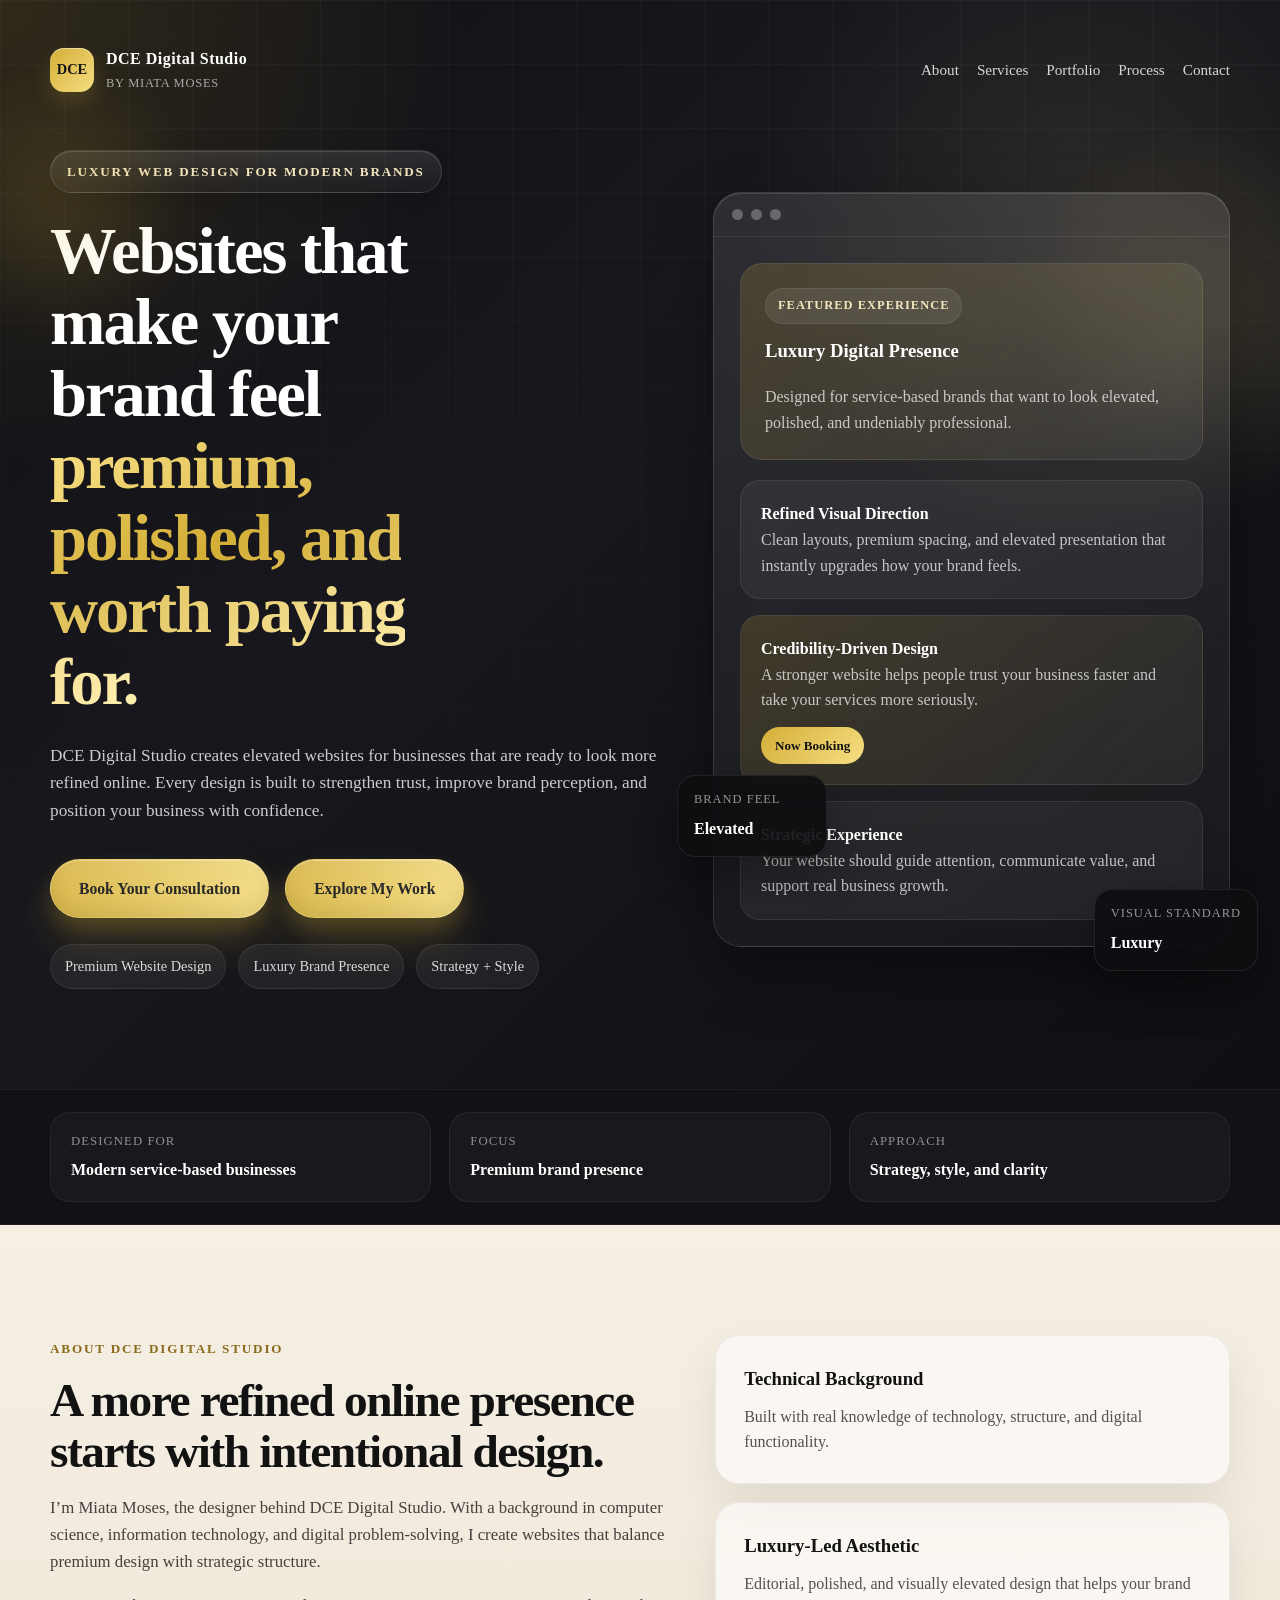
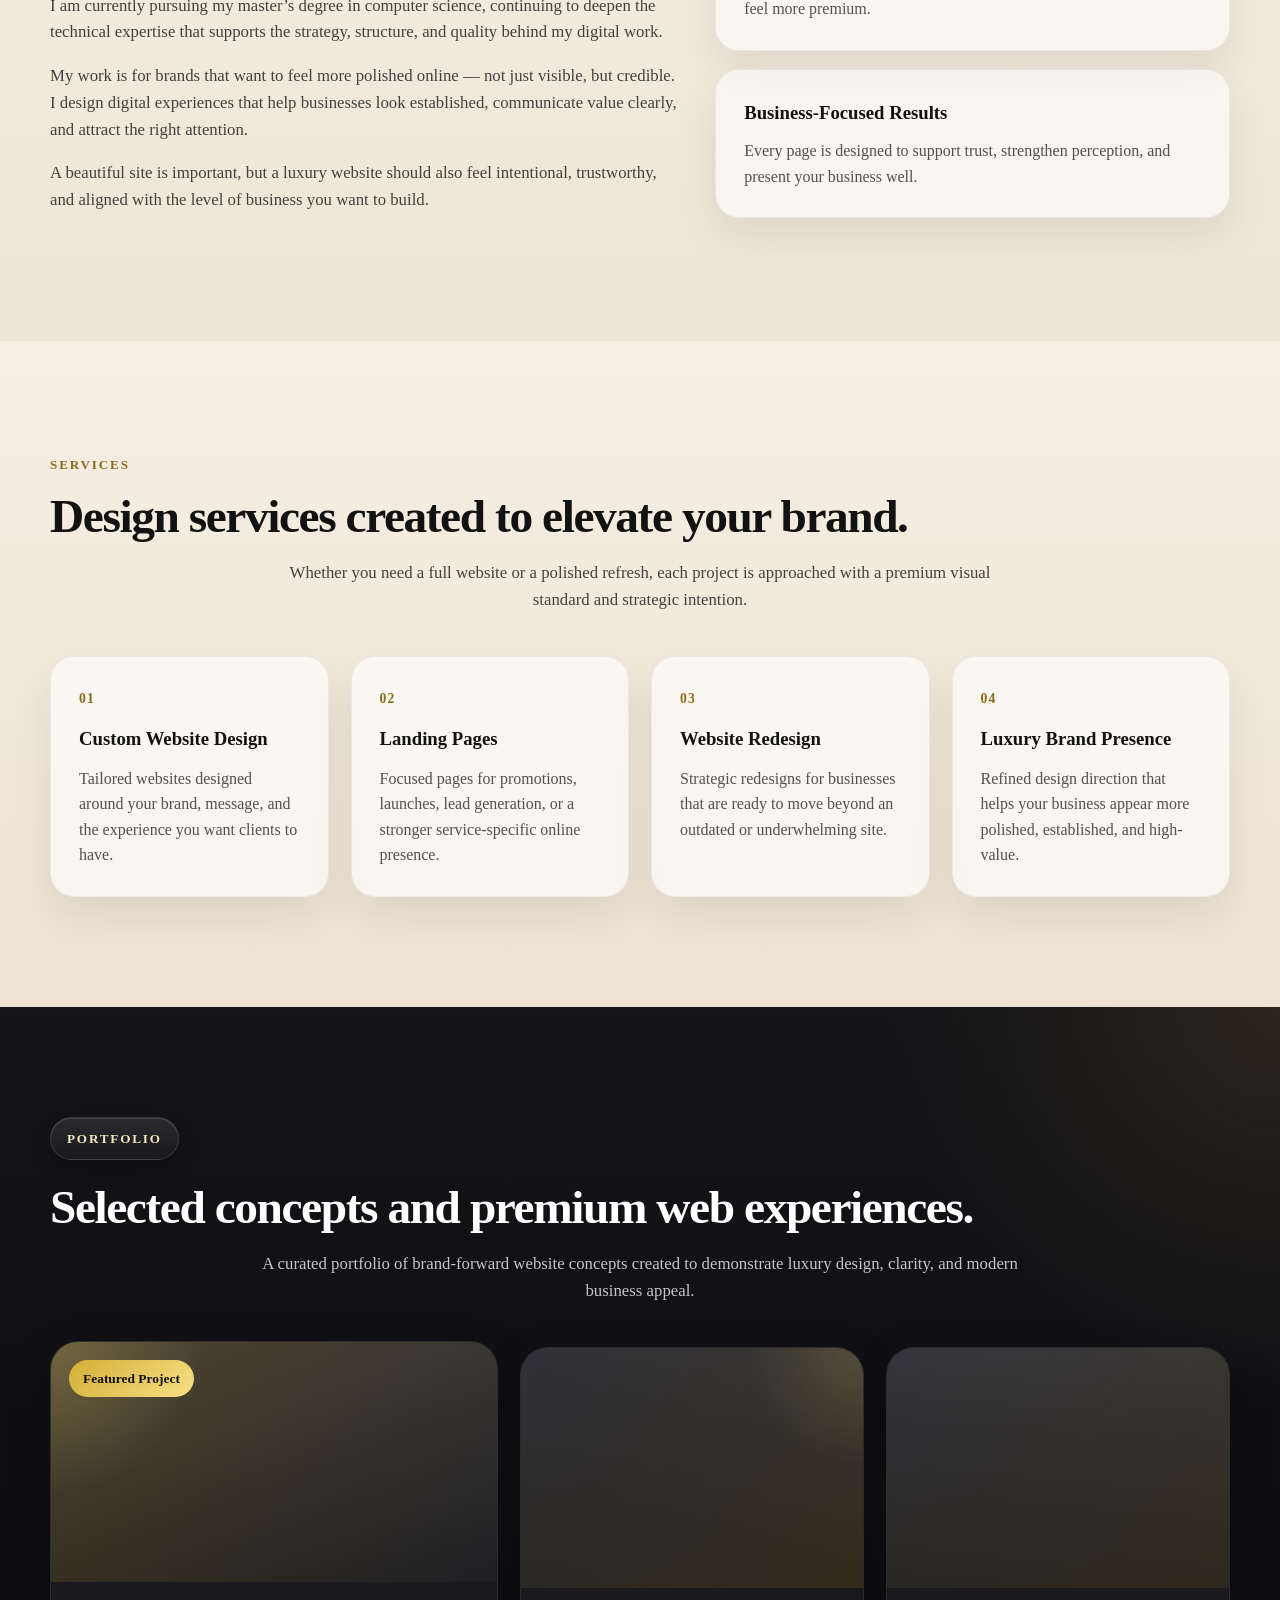
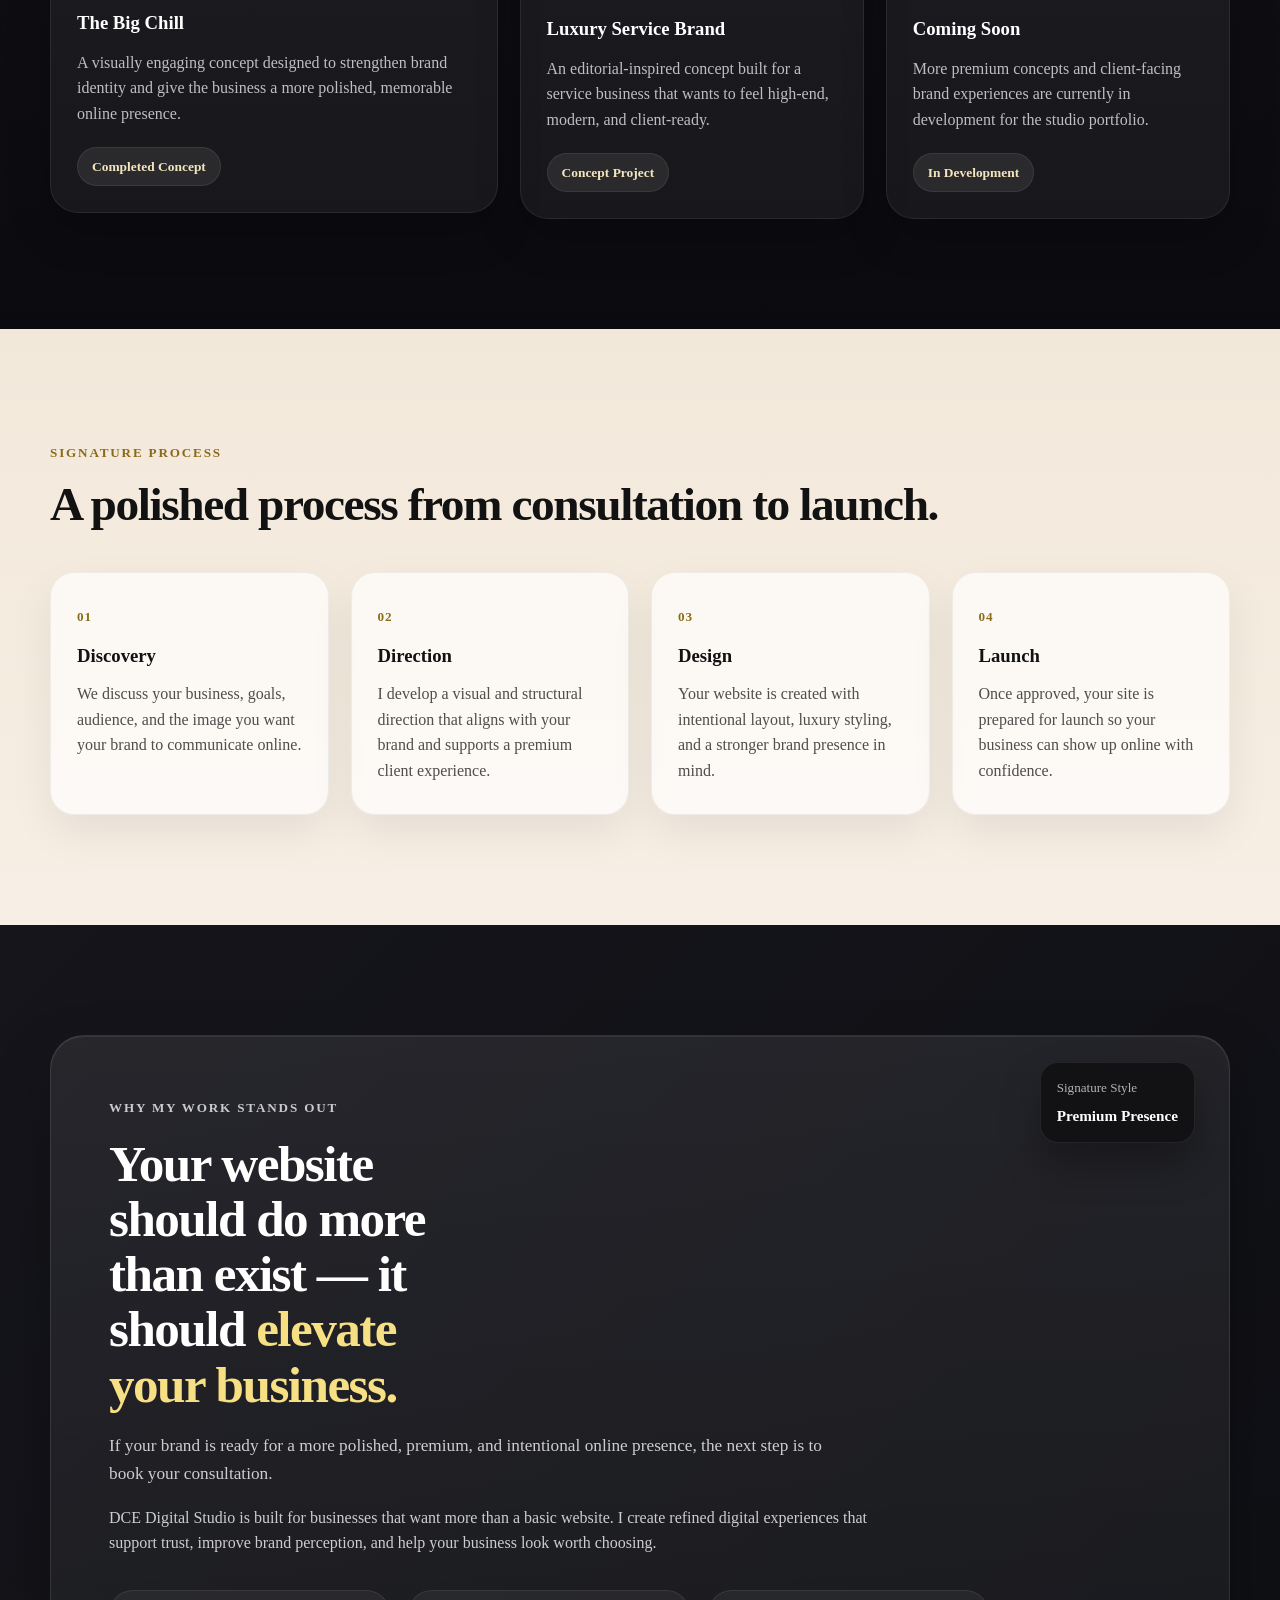
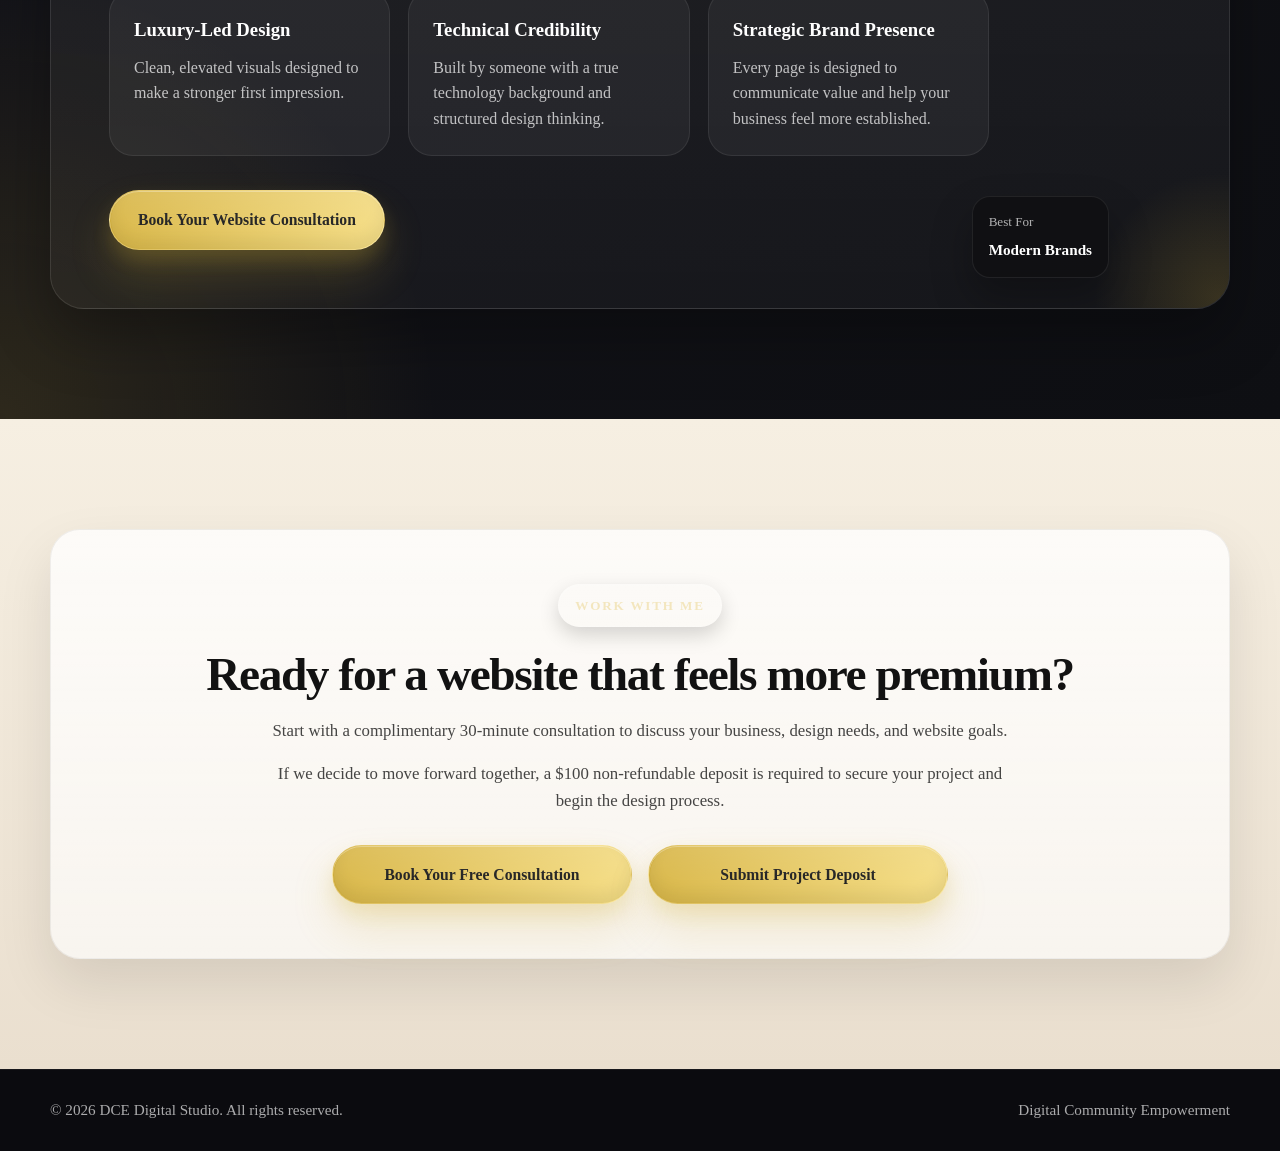
==== index.html @ 3a528b46 "Add files via upload" ====
<!DOCTYPE html>
<html lang="en">
<head>
  <meta charset="UTF-8" />
  <meta name="viewport" content="width=device-width, initial-scale=1.0" />
  <title>DCE Digital Studio | Premium Web Design</title>
  <meta
    name="description"
    content="DCE Digital Studio creates premium websites for modern businesses that want to look polished, credible, and high-end online."
  />
  <link rel="stylesheet" href="styles.css" />
</head>
<body>

  <!-- HERO -->
  <header class="hero hero-luxury" id="top">
    <div class="hero-orb hero-orb-1"></div>
    <div class="hero-orb hero-orb-2"></div>
    <div class="hero-grid-lines"></div>

    <div class="container">
      <nav class="navbar">
        <div class="logo-wrap">
          <div class="logo-mark">DCE</div>
          <div class="logo-text">
            <span class="logo-title">DCE Digital Studio</span>
            <span class="logo-subtitle">by Miata Moses</span>
          </div>
        </div>

        <div class="nav-links">
          <a href="#about">About</a>
          <a href="#services">Services</a>
          <a href="#portfolio">Portfolio</a>
          <a href="#process">Process</a>
          <a href="#contact">Contact</a>
        </div>
      </nav>

      <div class="hero-grid">
        <div class="hero-copy">
          <span class="eyebrow hero-chip">Luxury Web Design for Modern Brands</span>

          <h1 class="hero-title">
            Websites that make your brand feel
            <span class="gradient-text">premium, polished, and worth paying for.</span>
          </h1>

          <p class="hero-description">
            DCE Digital Studio creates elevated websites for businesses that are ready to look more refined online.
            Every design is built to strengthen trust, improve brand perception, and position your business with confidence.
          </p>

          <div class="button-group">
            <a href="https://calendly.com/miata-dcempowerment/30min" class="btn btn-primary" target="_blank" rel="noopener noreferrer">
              Book Your Consultation
            </a>
            <a href="#portfolio" class="btn btn-secondary">Explore My Work</a>
          </div>

          <div class="hero-badges">
            <div class="hero-badge">Premium Website Design</div>
            <div class="hero-badge">Luxury Brand Presence</div>
            <div class="hero-badge">Strategy + Style</div>
          </div>
        </div>

        <div class="hero-visual">
          <div class="mockup-shell">
            <div class="mockup-card mockup-card-luxury">
              <div class="browser-bar">
                <div class="dot"></div>
                <div class="dot"></div>
                <div class="dot"></div>
              </div>

              <div class="preview">
                <div class="preview-top preview-top-luxury">
                  <span class="preview-label">Featured Experience</span>
                  <h3>Luxury Digital Presence</h3>
                  <p>
                    Designed for service-based brands that want to look elevated, polished, and undeniably professional.
                  </p>
                </div>

                <div class="preview-body">
                  <div class="preview-box">
                    <strong>Refined Visual Direction</strong>
                    <p>Clean layouts, premium spacing, and elevated presentation that instantly upgrades how your brand feels.</p>
                  </div>

                  <div class="preview-box orange">
                    <strong>Credibility-Driven Design</strong>
                    <p>A stronger website helps people trust your business faster and take your services more seriously.</p>
                    <span class="mini-button">Now Booking</span>
                  </div>

                  <div class="preview-box">
                    <strong>Strategic Experience</strong>
                    <p>Your website should guide attention, communicate value, and support real business growth.</p>
                  </div>
                </div>
              </div>
            </div>

            <div class="floating-metric floating-metric-1">
              <span>Brand Feel</span>
              <strong>Elevated</strong>
            </div>

            <div class="floating-metric floating-metric-2">
              <span>Visual Standard</span>
              <strong>Luxury</strong>
            </div>
          </div>
        </div>
      </div>
    </div>
  </header>

  <!-- TRUST STRIP -->
  <section class="trust-strip">
    <div class="container trust-strip-grid">
      <div class="trust-item">
        <span>Designed For</span>
        <strong>Modern service-based businesses</strong>
      </div>
      <div class="trust-item">
        <span>Focus</span>
        <strong>Premium brand presence</strong>
      </div>
      <div class="trust-item">
        <span>Approach</span>
        <strong>Strategy, style, and clarity</strong>
      </div>
    </div>
  </section>

  <!-- ABOUT -->
  <section id="about" class="section-luxury">
    <div class="container">
      <div class="about-wrapper">
        <div class="about-intro">
          <span class="eyebrow-dark">About DCE Digital Studio</span>

          <h2 class="section-title">A more refined online presence starts with intentional design.</h2>

          <p class="section-text">
            I’m Miata Moses, the designer behind DCE Digital Studio. With a background in computer science,
            information technology, and digital problem-solving, I create websites that balance premium design
            with strategic structure.
          </p>

          <p class="section-text">
            I am currently pursuing my master’s degree in computer science, continuing to deepen the technical
            expertise that supports the strategy, structure, and quality behind my digital work.
          </p>

          <p class="section-text">
            My work is for brands that want to feel more polished online — not just visible, but credible.
            I design digital experiences that help businesses look established, communicate value clearly,
            and attract the right attention.
          </p>

          <p class="section-text">
            A beautiful site is important, but a luxury website should also feel intentional, trustworthy,
            and aligned with the level of business you want to build.
          </p>
        </div>

        <div class="about-highlights">
          <div class="highlight-card">
            <h3>Technical Background</h3>
            <p>Built with real knowledge of technology, structure, and digital functionality.</p>
          </div>

          <div class="highlight-card">
            <h3>Luxury-Led Aesthetic</h3>
            <p>Editorial, polished, and visually elevated design that helps your brand feel more premium.</p>
          </div>

          <div class="highlight-card">
            <h3>Business-Focused Results</h3>
            <p>Every page is designed to support trust, strengthen perception, and present your business well.</p>
          </div>
        </div>
      </div>
    </div>
  </section>

  <!-- SERVICES -->
  <section id="services" class="section-luxury services-section">
    <div class="container">
      <span class="eyebrow-dark">Services</span>

      <h2 class="section-title">Design services created to elevate your brand.</h2>

      <p class="section-text center-text">
        Whether you need a full website or a polished refresh, each project is approached with a premium visual standard and strategic intention.
      </p>

      <div class="services-grid">
        <div class="service-card">
          <span class="service-label">01</span>
          <h3>Custom Website Design</h3>
          <p>Tailored websites designed around your brand, message, and the experience you want clients to have.</p>
        </div>

        <div class="service-card">
          <span class="service-label">02</span>
          <h3>Landing Pages</h3>
          <p>Focused pages for promotions, launches, lead generation, or a stronger service-specific online presence.</p>
        </div>

        <div class="service-card">
          <span class="service-label">03</span>
          <h3>Website Redesign</h3>
          <p>Strategic redesigns for businesses that are ready to move beyond an outdated or underwhelming site.</p>
        </div>

        <div class="service-card">
          <span class="service-label">04</span>
          <h3>Luxury Brand Presence</h3>
          <p>Refined design direction that helps your business appear more polished, established, and high-value.</p>
        </div>
      </div>
    </div>
  </section>

  <!-- PORTFOLIO -->
  <section id="portfolio" class="section section-dark">
    <div class="container">
      <span class="eyebrow hero-chip">Portfolio</span>

      <h2 class="section-title light">Selected concepts and premium web experiences.</h2>

      <p class="section-text light center-text">
        A curated portfolio of brand-forward website concepts created to demonstrate luxury design, clarity, and modern business appeal.
      </p>

      <div class="portfolio-grid">
        <div class="portfolio-card featured">
          <div class="portfolio-image featured-project-bg">
            <div class="portfolio-overlay">
              <span class="portfolio-tag">Featured Project</span>
            </div>
          </div>

          <div class="portfolio-content">
            <h3>The Big Chill</h3>
            <p>
              A visually engaging concept designed to strengthen brand identity and give the business a more polished, memorable online presence.
            </p>
            <span class="portfolio-status">Completed Concept</span>
          </div>
        </div>

        <div class="portfolio-card">
          <div class="portfolio-image luxury-concept-bg"></div>

          <div class="portfolio-content">
            <h3>Luxury Service Brand</h3>
            <p>
              An editorial-inspired concept built for a service business that wants to feel high-end, modern, and client-ready.
            </p>
            <span class="portfolio-status">Concept Project</span>
          </div>
        </div>

        <div class="portfolio-card">
          <div class="portfolio-image coming-soon-bg"></div>

          <div class="portfolio-content">
            <h3>Coming Soon</h3>
            <p>
              More premium concepts and client-facing brand experiences are currently in development for the studio portfolio.
            </p>
            <span class="portfolio-status">In Development</span>
          </div>
        </div>
      </div>
    </div>
  </section>

  <!-- PROCESS -->
  <section id="process" class="section-luxury process-section">
    <div class="container">
      <span class="eyebrow-dark">Signature Process</span>
      <h2 class="section-title">A polished process from consultation to launch.</h2>

      <div class="process-grid">
        <div class="process-card">
          <span class="process-number">01</span>
          <h3>Discovery</h3>
          <p>We discuss your business, goals, audience, and the image you want your brand to communicate online.</p>
        </div>

        <div class="process-card">
          <span class="process-number">02</span>
          <h3>Direction</h3>
          <p>I develop a visual and structural direction that aligns with your brand and supports a premium client experience.</p>
        </div>

        <div class="process-card">
          <span class="process-number">03</span>
          <h3>Design</h3>
          <p>Your website is created with intentional layout, luxury styling, and a stronger brand presence in mind.</p>
        </div>

        <div class="process-card">
          <span class="process-number">04</span>
          <h3>Launch</h3>
          <p>Once approved, your site is prepared for launch so your business can show up online with confidence.</p>
        </div>
      </div>
    </div>
  </section>

  <!-- IMPACT / CTA -->
  <section class="impact-preview">
    <div class="container">
      <div class="impact-preview-box">
        <div class="impact-floating-tag tag-1">
          Signature Style
          <strong>Premium Presence</strong>
        </div>

        <div class="impact-floating-tag tag-2">
          Best For
          <strong>Modern Brands</strong>
        </div>

        <div class="impact-preview-content">
          <span class="eyebrow-impact">Why My Work Stands Out</span>

          <h2 class="impact-title">
            Your website should do more than exist — it should
            <span class="highlight">elevate your business.</span>
          </h2>

          <p class="impact-lead">
            If your brand is ready for a more polished, premium, and intentional online presence, the next step is to book your consultation.
          </p>

          <p class="impact-text">
            DCE Digital Studio is built for businesses that want more than a basic website. I create refined digital experiences that support trust, improve brand perception, and help your business look worth choosing.
          </p>

          <div class="impact-mini-grid">
            <div class="impact-mini-card">
              <h3>Luxury-Led Design</h3>
              <p>Clean, elevated visuals designed to make a stronger first impression.</p>
            </div>

            <div class="impact-mini-card">
              <h3>Technical Credibility</h3>
              <p>Built by someone with a true technology background and structured design thinking.</p>
            </div>

            <div class="impact-mini-card">
              <h3>Strategic Brand Presence</h3>
              <p>Every page is designed to communicate value and help your business feel more established.</p>
            </div>
          </div>

          <a href="https://calendly.com/miata-dcempowerment/30min" class="btn btn-primary" target="_blank" rel="noopener noreferrer">
            Book Your Website Consultation
          </a>
        </div>
      </div>
    </div>
  </section>

  <!-- CONTACT -->
  <section id="contact" class="section section-contact">
    <div class="container">
      <div class="contact-box">
        <span class="eyebrow hero-chip">Work With Me</span>

        <h2 class="section-title">Ready for a website that feels more premium?</h2>

        <p class="section-text center-text">
          Start with a complimentary 30-minute consultation to discuss your business, design needs, and website goals.
        </p>

        <p class="section-text center-text">
          If we decide to move forward together, a $100 non-refundable deposit is required to secure your project and begin the design process.
        </p>

        <div class="contact-actions">
          <a href="https://calendly.com/miata-dcempowerment/30min" class="btn btn-primary" target="_blank" rel="noopener noreferrer">
            Book Your Free Consultation
          </a>
          <a href="https://buy.stripe.com/dRm7sL1VM1jG6wh0ZQ1RC00" class="btn btn-secondary" target="_blank" rel="noopener noreferrer">
            Submit Project Deposit
          </a>
        </div>
      </div>
    </div>
  </section>

  <!-- FOOTER -->
  <footer class="footer">
    <div class="container footer-content">
      <p>&copy; 2026 DCE Digital Studio. All rights reserved.</p>
      <p>Digital Community Empowerment</p>
    </div>
  </footer>

</body>
</html>
---- styles.css ----
/* =========================
   RESET / BASE
========================= */
*,
*::before,
*::after {
  box-sizing: border-box;
}

html {
  scroll-behavior: smooth;
}

body {
  margin: 0;
  font-family: Georgia, "Times New Roman", serif;
  background: #0f0f12;
  color: #f5efe4;
  line-height: 1.6;
}

img {
  max-width: 100%;
  display: block;
}

a {
  text-decoration: none;
}

section,
header,
footer {
  position: relative;
}

.container {
  width: min(1180px, calc(100% - 40px));
  margin: 0 auto;
}

/* =========================
   TYPOGRAPHY
========================= */
h1,
h2,
h3,
p {
  margin-top: 0;
}

.hero-title,
.section-title,
.impact-title {
  line-height: 1.08;
  letter-spacing: -0.03em;
}

.hero-title {
  font-size: clamp(2.7rem, 5.2vw, 5.2rem);
  max-width: 11ch;
  margin-bottom: 24px;
  color: #ffffff;
}

.section-title {
  font-size: clamp(2rem, 3.7vw, 3.3rem);
  color: #121212;
  margin-bottom: 18px;
}

.section-title.light {
  color: #ffffff;
}

.section-text {
  font-size: 1.05rem;
  color: rgba(18, 18, 18, 0.78);
  max-width: 760px;
}

.section-text.light {
  color: rgba(255, 255, 255, 0.76);
}

.center-text {
  text-align: center;
  margin-left: auto;
  margin-right: auto;
}

.hero-description {
  max-width: 700px;
  font-size: 1.08rem;
  color: rgba(255, 255, 255, 0.78);
  margin-bottom: 34px;
}

.gradient-text {
  background: linear-gradient(135deg, #f7df84 0%, #d4af37 42%, #fff0b2 100%);
  -webkit-background-clip: text;
  -webkit-text-fill-color: transparent;
  background-clip: text;
}

.eyebrow,
.eyebrow-dark,
.eyebrow-impact {
  display: inline-flex;
  align-items: center;
  font-size: 0.82rem;
  font-weight: 700;
  letter-spacing: 0.14em;
  text-transform: uppercase;
}

.eyebrow {
  color: #f3e6be;
}

.eyebrow-dark {
  color: #8b6b19;
  margin-bottom: 16px;
}

.eyebrow-impact {
  color: rgba(255, 255, 255, 0.76);
  margin-bottom: 18px;
}

/* =========================
   BUTTONS
========================= */
.btn {
  display: inline-flex;
  align-items: center;
  justify-content: center;
  padding: 16px 28px;
  border-radius: 999px;
  font-weight: 700;
  font-size: 0.98rem;
  text-align: center;
  position: relative;
  overflow: hidden;
  cursor: pointer;
  transition:
    transform 0.35s ease,
    box-shadow 0.35s ease,
    border-color 0.35s ease,
    background 0.35s ease,
    color 0.35s ease;
}

.btn::before {
  content: "";
  position: absolute;
  inset: 1px;
  border-radius: inherit;
  background: linear-gradient(180deg, rgba(255, 255, 255, 0.22), rgba(255, 255, 255, 0.03));
  opacity: 0.75;
  pointer-events: none;
}

.btn-primary,
.btn-secondary {
  background: linear-gradient(135deg, #d4af37 0%, #f7df84 100%);
  color: #121212;
  border: 1px solid rgba(255, 255, 255, 0.18);
  box-shadow:
    0 10px 18px rgba(212, 175, 55, 0.18),
    0 24px 44px rgba(212, 175, 55, 0.2),
    inset 0 1px 0 rgba(255, 255, 255, 0.42),
    inset 0 -10px 16px rgba(0, 0, 0, 0.08);
}

.btn-primary:hover,
.btn-secondary:hover {
  transform: translateY(-4px) scale(1.01);
  box-shadow:
    0 16px 24px rgba(212, 175, 55, 0.24),
    0 30px 52px rgba(212, 175, 55, 0.28),
    inset 0 1px 0 rgba(255, 255, 255, 0.5),
    inset 0 -10px 16px rgba(0, 0, 0, 0.1);
}

.btn-primary:visited,
.btn-secondary:visited {
  color: #121212;
}

.button-group,
.contact-actions {
  display: flex;
  flex-wrap: wrap;
  gap: 16px;
}

.contact-actions {
  justify-content: center;
  margin-top: 30px;
}

.contact-actions .btn {
  min-width: 300px;
}

/* =========================
   BRANDING
========================= */
.logo-wrap {
  display: flex;
  align-items: center;
  gap: 12px;
}

.logo-mark {
  width: 44px;
  height: 44px;
  border-radius: 14px;
  display: grid;
  place-items: center;
  font-size: 0.9rem;
  font-weight: 700;
  color: #121212;
  background: linear-gradient(135deg, #d4af37 0%, #f7df84 100%);
  box-shadow:
    0 10px 20px rgba(212, 175, 55, 0.18),
    inset 0 1px 0 rgba(255, 255, 255, 0.45);
}

.logo-text {
  display: flex;
  flex-direction: column;
  gap: 2px;
}

.logo-title {
  font-size: 1rem;
  font-weight: 700;
  color: #ffffff;
  letter-spacing: 0.03em;
}

.logo-subtitle {
  font-size: 0.78rem;
  color: rgba(255, 255, 255, 0.62);
  letter-spacing: 0.06em;
  text-transform: uppercase;
}

/* =========================
   HERO
========================= */
.hero {
  overflow: hidden;
}

.hero-luxury {
  padding: 28px 0 100px;
  background:
    radial-gradient(circle at top left, rgba(212, 175, 55, 0.16), transparent 28%),
    radial-gradient(circle at 85% 20%, rgba(245, 223, 154, 0.1), transparent 24%),
    linear-gradient(135deg, #101014 0%, #17171d 40%, #0f1013 100%);
}

.hero-orb {
  position: absolute;
  border-radius: 999px;
  filter: blur(18px);
  opacity: 0.55;
  pointer-events: none;
}

.hero-orb-1 {
  width: 280px;
  height: 280px;
  top: 60px;
  left: -80px;
  background: radial-gradient(circle, rgba(212, 175, 55, 0.3), transparent 70%);
}

.hero-orb-2 {
  width: 380px;
  height: 380px;
  top: 120px;
  right: -120px;
  background: radial-gradient(circle, rgba(247, 223, 132, 0.22), transparent 70%);
}

.hero-grid-lines {
  position: absolute;
  inset: 0;
  background-image:
    linear-gradient(rgba(255, 255, 255, 0.03) 1px, transparent 1px),
    linear-gradient(90deg, rgba(255, 255, 255, 0.03) 1px, transparent 1px);
  background-size: 64px 64px;
  mask-image: linear-gradient(to bottom, rgba(0, 0, 0, 0.95), transparent 95%);
  pointer-events: none;
}

.navbar {
  z-index: 2;
  display: flex;
  align-items: center;
  justify-content: space-between;
  gap: 24px;
  padding: 18px 0 30px;
}

.nav-links {
  display: flex;
  flex-wrap: wrap;
  gap: 18px;
}

.nav-links a {
  color: rgba(255, 255, 255, 0.82);
  font-size: 0.95rem;
  transition: color 0.3s ease;
}

.nav-links a:hover {
  color: #f7df84;
}

.hero-grid {
  z-index: 2;
  display: grid;
  grid-template-columns: 1.08fr 0.92fr;
  gap: 56px;
  align-items: center;
  padding-top: 26px;
}

.hero-copy {
  max-width: 720px;
}

.hero-chip {
  padding: 10px 16px;
  border-radius: 999px;
  background: linear-gradient(180deg, rgba(255, 255, 255, 0.1), rgba(255, 255, 255, 0.03));
  border: 1px solid rgba(255, 255, 255, 0.12);
  box-shadow:
    inset 0 1px 0 rgba(255, 255, 255, 0.12),
    0 8px 20px rgba(0, 0, 0, 0.16);
  margin-bottom: 22px;
}

.hero-badges {
  display: flex;
  flex-wrap: wrap;
  gap: 12px;
  margin-top: 26px;
}

.hero-badge {
  padding: 10px 14px;
  border-radius: 999px;
  background: rgba(255, 255, 255, 0.06);
  border: 1px solid rgba(255, 255, 255, 0.08);
  color: rgba(255, 255, 255, 0.84);
  font-size: 0.9rem;
}

/* =========================
   HERO REFINEMENTS
========================= */
.preview-label {
  display: inline-flex;
  margin-bottom: 12px;
  padding: 7px 12px;
  border-radius: 999px;
  background: rgba(255, 255, 255, 0.08);
  color: #f3e6be;
  border: 1px solid rgba(255, 255, 255, 0.08);
  font-size: 0.78rem;
  letter-spacing: 0.08em;
  text-transform: uppercase;
  font-weight: 700;
}

/* =========================
   HERO VISUAL
========================= */
.hero-visual {
  position: relative;
}

.mockup-shell {
  position: relative;
  max-width: 520px;
  margin-left: auto;
}

.mockup-card {
  border-radius: 28px;
  overflow: hidden;
}

.mockup-card-luxury {
  background: linear-gradient(180deg, rgba(255, 255, 255, 0.1), rgba(255, 255, 255, 0.03));
  border: 1px solid rgba(255, 255, 255, 0.12);
  backdrop-filter: blur(18px);
  box-shadow:
    0 24px 60px rgba(0, 0, 0, 0.35),
    inset 0 1px 0 rgba(255, 255, 255, 0.12);
}

.browser-bar {
  display: flex;
  gap: 8px;
  align-items: center;
  padding: 16px 18px;
  border-bottom: 1px solid rgba(255, 255, 255, 0.08);
}

.dot {
  width: 11px;
  height: 11px;
  border-radius: 50%;
  background: rgba(255, 255, 255, 0.28);
}

.preview {
  padding: 26px;
}

.preview-top {
  border-radius: 22px;
  padding: 24px;
  margin-bottom: 20px;
}

.preview-top-luxury {
  background: linear-gradient(135deg, rgba(212, 175, 55, 0.18), rgba(255, 255, 255, 0.06));
  border: 1px solid rgba(255, 255, 255, 0.08);
}

.preview-top h3,
.preview-box strong {
  color: #ffffff;
}

.preview-top p,
.preview-box p {
  color: rgba(255, 255, 255, 0.72);
  margin-bottom: 0;
}

.preview-body {
  display: grid;
  gap: 16px;
}

.preview-box {
  border-radius: 20px;
  padding: 20px;
  background: rgba(255, 255, 255, 0.05);
  border: 1px solid rgba(255, 255, 255, 0.08);
}

.preview-box.orange {
  background: linear-gradient(135deg, rgba(212, 175, 55, 0.17), rgba(255, 255, 255, 0.05));
}

.mini-button {
  display: inline-block;
  margin-top: 14px;
  padding: 8px 14px;
  border-radius: 999px;
  background: linear-gradient(135deg, #d4af37 0%, #f7df84 100%);
  color: #121212;
  font-size: 0.82rem;
  font-weight: 700;
}

.floating-metric {
  position: absolute;
  min-width: 150px;
  padding: 14px 16px;
  border-radius: 18px;
  background: rgba(15, 15, 18, 0.92);
  border: 1px solid rgba(255, 255, 255, 0.08);
  box-shadow: 0 20px 40px rgba(0, 0, 0, 0.3);
}

.floating-metric span {
  display: block;
  font-size: 0.78rem;
  letter-spacing: 0.08em;
  text-transform: uppercase;
  color: rgba(255, 255, 255, 0.56);
  margin-bottom: 6px;
}

.floating-metric strong {
  color: #ffffff;
  font-size: 1rem;
}

.floating-metric-1 {
  left: -36px;
  bottom: 90px;
}

.floating-metric-2 {
  right: -28px;
  bottom: -24px;
}

/* =========================
   TRUST STRIP
========================= */
.trust-strip {
  padding: 22px 0;
  background: #111116;
  border-top: 1px solid rgba(255, 255, 255, 0.05);
  border-bottom: 1px solid rgba(255, 255, 255, 0.05);
}

.trust-strip-grid {
  display: grid;
  grid-template-columns: repeat(3, 1fr);
  gap: 18px;
}

.trust-item {
  padding: 18px 20px;
  border-radius: 20px;
  background: rgba(255, 255, 255, 0.03);
  border: 1px solid rgba(255, 255, 255, 0.06);
}

.trust-item span {
  display: block;
  margin-bottom: 6px;
  font-size: 0.8rem;
  text-transform: uppercase;
  letter-spacing: 0.08em;
  color: rgba(255, 255, 255, 0.52);
}

.trust-item strong {
  color: #ffffff;
  font-size: 1rem;
}

/* =========================
   SECTIONS
========================= */
.section-luxury,
.section,
.section-contact {
  padding: 110px 0;
}

.section-luxury {
  background: linear-gradient(180deg, #f5efe4 0%, #efe5d6 100%);
}

.section-dark {
  background:
    radial-gradient(circle at top right, rgba(212, 175, 55, 0.12), transparent 25%),
    linear-gradient(180deg, #131318 0%, #0b0b0f 100%);
}

.section-contact {
  background: linear-gradient(180deg, #f6efe2 0%, #eadfcf 100%);
}

/* =========================
   ABOUT
========================= */
.about-wrapper {
  display: grid;
  grid-template-columns: 1.1fr 0.9fr;
  gap: 36px;
  align-items: start;
}

.about-highlights {
  display: grid;
  gap: 18px;
}

.highlight-card {
  padding: 28px;
  border-radius: 24px;
  background: rgba(255, 255, 255, 0.58);
  border: 1px solid rgba(18, 18, 18, 0.06);
  box-shadow: 0 18px 44px rgba(0, 0, 0, 0.08);
}

.highlight-card h3 {
  margin-bottom: 10px;
  color: #121212;
}

.highlight-card p {
  margin: 0;
  color: rgba(18, 18, 18, 0.72);
}

/* =========================
   SERVICES
========================= */
.services-section {
  background: linear-gradient(180deg, #f6efe4 0%, #eee2d2 100%);
}

.services-grid {
  display: grid;
  grid-template-columns: repeat(4, 1fr);
  gap: 22px;
  margin-top: 42px;
}

.service-card {
  padding: 28px;
  border-radius: 24px;
  background: rgba(255, 255, 255, 0.62);
  border: 1px solid rgba(18, 18, 18, 0.06);
  box-shadow: 0 18px 44px rgba(0, 0, 0, 0.08);
  transition: transform 0.3s ease, box-shadow 0.3s ease;
}

.service-card:hover {
  transform: translateY(-6px);
  box-shadow: 0 24px 52px rgba(0, 0, 0, 0.12);
}

.service-label {
  display: inline-flex;
  margin-bottom: 14px;
  color: #8b6b19;
  font-size: 0.85rem;
  font-weight: 700;
  letter-spacing: 0.08em;
}

.service-card h3 {
  color: #121212;
  margin-bottom: 12px;
}

.service-card p {
  margin: 0;
  color: rgba(18, 18, 18, 0.72);
}

/* =========================
   PORTFOLIO
========================= */
.portfolio-grid {
  display: grid;
  grid-template-columns: 1.3fr 1fr 1fr;
  gap: 22px;
  margin-top: 42px;
}

.portfolio-card {
  border-radius: 28px;
  overflow: hidden;
  background: rgba(255, 255, 255, 0.05);
  border: 1px solid rgba(255, 255, 255, 0.08);
  box-shadow: 0 18px 44px rgba(0, 0, 0, 0.22);
  transition: transform 0.35s ease, box-shadow 0.35s ease, border-color 0.35s ease;
}

.portfolio-card:hover {
  transform: translateY(-8px);
  box-shadow: 0 28px 60px rgba(0, 0, 0, 0.28);
  border-color: rgba(247, 223, 132, 0.18);
}

.portfolio-card.featured {
  transform: translateY(-6px);
}

.portfolio-card.featured:hover {
  transform: translateY(-12px);
}

.portfolio-image {
  min-height: 240px;
  position: relative;
  background:
    linear-gradient(135deg, rgba(212, 175, 55, 0.24), rgba(255, 255, 255, 0.05)),
    linear-gradient(180deg, #25252c 0%, #15151a 100%);
}

.featured-project-bg {
  background:
    radial-gradient(circle at top left, rgba(247, 223, 132, 0.22), transparent 30%),
    linear-gradient(135deg, rgba(212, 175, 55, 0.24), rgba(255, 255, 255, 0.04)),
    linear-gradient(180deg, #25252c 0%, #15151a 100%);
}

.luxury-concept-bg {
  background:
    radial-gradient(circle at top right, rgba(247, 223, 132, 0.15), transparent 28%),
    linear-gradient(135deg, rgba(255, 255, 255, 0.08), rgba(212, 175, 55, 0.16)),
    linear-gradient(180deg, #202027 0%, #121217 100%);
}

.coming-soon-bg {
  background:
    linear-gradient(135deg, rgba(255, 255, 255, 0.08), rgba(212, 175, 55, 0.14)),
    linear-gradient(180deg, #24242b 0%, #121217 100%);
}

.portfolio-overlay {
  position: absolute;
  inset: 0;
  display: flex;
  align-items: flex-start;
  justify-content: flex-start;
  padding: 18px;
}

.portfolio-tag,
.portfolio-status {
  display: inline-flex;
  align-items: center;
  padding: 8px 14px;
  border-radius: 999px;
  font-size: 0.84rem;
  font-weight: 700;
}

.portfolio-tag {
  background: linear-gradient(135deg, #d4af37 0%, #f7df84 100%);
  color: #121212;
}

.portfolio-content {
  padding: 26px;
}

.portfolio-content h3 {
  color: #ffffff;
  margin-bottom: 12px;
}

.portfolio-content p {
  color: rgba(255, 255, 255, 0.72);
  margin-bottom: 20px;
}

.portfolio-status {
  background: rgba(255, 255, 255, 0.08);
  color: #f3e6be;
  border: 1px solid rgba(255, 255, 255, 0.08);
}

/* =========================
   PROCESS
========================= */
.process-section {
  background: linear-gradient(180deg, #f2e8da 0%, #f7efe5 100%);
}

.process-grid {
  display: grid;
  grid-template-columns: repeat(4, 1fr);
  gap: 22px;
  margin-top: 42px;
}

.process-card {
  padding: 30px 26px;
  border-radius: 24px;
  background: rgba(255, 255, 255, 0.68);
  border: 1px solid rgba(18, 18, 18, 0.06);
  box-shadow: 0 18px 44px rgba(0, 0, 0, 0.07);
  transition: transform 0.3s ease, box-shadow 0.3s ease;
}

.process-card:hover {
  transform: translateY(-6px);
  box-shadow: 0 24px 52px rgba(0, 0, 0, 0.11);
}

.process-number {
  display: inline-flex;
  margin-bottom: 14px;
  font-size: 0.82rem;
  font-weight: 700;
  letter-spacing: 0.08em;
  text-transform: uppercase;
  color: #8b6b19;
}

.process-card h3 {
  margin-bottom: 10px;
  color: #121212;
}

.process-card p {
  margin: 0;
  color: rgba(18, 18, 18, 0.74);
}

/* =========================
   IMPACT / CTA
========================= */
.impact-preview {
  padding: 110px 0;
  background:
    radial-gradient(circle at bottom left, rgba(212, 175, 55, 0.14), transparent 26%),
    linear-gradient(135deg, #15151b 0%, #0e0f13 100%);
}

.impact-preview-box {
  position: relative;
  padding: 58px;
  border-radius: 34px;
  background: linear-gradient(180deg, rgba(255, 255, 255, 0.08), rgba(255, 255, 255, 0.03));
  border: 1px solid rgba(255, 255, 255, 0.1);
  box-shadow:
    0 28px 60px rgba(0, 0, 0, 0.3),
    inset 0 1px 0 rgba(255, 255, 255, 0.08);
  overflow: hidden;
}

.impact-preview-box::before {
  content: "";
  position: absolute;
  inset: auto -120px -120px auto;
  width: 260px;
  height: 260px;
  border-radius: 50%;
  background: radial-gradient(circle, rgba(212, 175, 55, 0.18), transparent 68%);
  pointer-events: none;
}

.impact-preview-content {
  position: relative;
  z-index: 2;
  max-width: 880px;
}

.impact-title {
  font-size: clamp(2rem, 4vw, 3.5rem);
  color: #ffffff;
  max-width: 15ch;
  margin-bottom: 20px;
}

.highlight {
  color: #f7df84;
}

.impact-lead,
.impact-text {
  color: rgba(255, 255, 255, 0.78);
}

.impact-lead {
  font-size: 1.08rem;
  max-width: 720px;
}

.impact-text {
  max-width: 800px;
  margin-bottom: 34px;
}

.impact-mini-grid {
  display: grid;
  grid-template-columns: repeat(3, 1fr);
  gap: 18px;
  margin-bottom: 34px;
}

.impact-mini-card {
  padding: 24px;
  border-radius: 24px;
  background: rgba(255, 255, 255, 0.05);
  border: 1px solid rgba(255, 255, 255, 0.08);
}

.impact-mini-card h3 {
  color: #ffffff;
  margin-bottom: 10px;
}

.impact-mini-card p {
  margin: 0;
  color: rgba(255, 255, 255, 0.72);
}

.impact-floating-tag {
  position: absolute;
  padding: 14px 16px;
  border-radius: 18px;
  background: rgba(15, 15, 18, 0.82);
  border: 1px solid rgba(255, 255, 255, 0.08);
  color: rgba(255, 255, 255, 0.68);
  font-size: 0.82rem;
  box-shadow: 0 20px 40px rgba(0, 0, 0, 0.28);
}

.impact-floating-tag strong {
  display: block;
  color: #ffffff;
  font-size: 0.95rem;
  margin-top: 6px;
}

.tag-1 {
  top: 26px;
  right: 34px;
}

.tag-2 {
  bottom: 30px;
  right: 120px;
}

/* =========================
   CONTACT
========================= */
.contact-box {
  padding: 54px;
  border-radius: 30px;
  background: linear-gradient(180deg, rgba(255, 255, 255, 0.78), rgba(255, 255, 255, 0.64));
  border: 1px solid rgba(18, 18, 18, 0.06);
  box-shadow: 0 24px 54px rgba(0, 0, 0, 0.1);
  text-align: center;
}

/* =========================
   FOOTER
========================= */
.footer {
  padding: 28px 0;
  background: #0b0b0f;
  border-top: 1px solid rgba(255, 255, 255, 0.06);
}

.footer-content {
  display: flex;
  justify-content: space-between;
  gap: 18px;
  flex-wrap: wrap;
}

.footer p {
  margin: 0;
  color: rgba(255, 255, 255, 0.66);
  font-size: 0.95rem;
}

/* =========================
   RESPONSIVE
========================= */
@media (max-width: 1100px) {
  .hero-grid,
  .about-wrapper,
  .portfolio-grid {
    grid-template-columns: 1fr;
  }

  .services-grid,
  .impact-mini-grid,
  .trust-strip-grid,
  .process-grid {
    grid-template-columns: repeat(2, 1fr);
  }

  .mockup-shell {
    margin: 20px auto 0;
  }

  .floating-metric-1 {
    left: 0;
    bottom: 80px;
  }

  .floating-metric-2 {
    right: 0;
    bottom: -18px;
  }

  .tag-2 {
    right: 30px;
  }
}

@media (max-width: 768px) {
  .container {
    width: min(100% - 28px, 1180px);
  }

  .navbar {
    flex-direction: column;
    align-items: flex-start;
  }

  .nav-links {
    gap: 14px;
  }

  .hero-luxury,
  .section-luxury,
  .section,
  .section-contact,
  .impact-preview {
    padding: 84px 0;
  }

  .hero-title {
    max-width: 100%;
  }

  .services-grid,
  .impact-mini-grid,
  .portfolio-grid,
  .trust-strip-grid,
  .process-grid {
    grid-template-columns: 1fr;
  }

  .preview,
  .contact-box,
  .impact-preview-box,
  .highlight-card,
  .service-card,
  .portfolio-content,
  .process-card {
    padding-left: 22px;
    padding-right: 22px;
  }

  .impact-preview-box {
    padding-top: 70px;
  }

  .impact-floating-tag,
  .floating-metric {
    position: static;
    margin-top: 14px;
  }

  .button-group,
  .contact-actions {
    flex-direction: column;
    align-items: stretch;
  }

  .btn,
  .contact-actions .btn {
    width: 100%;
    min-width: 0;
  }

  .footer-content {
    flex-direction: column;
    align-items: flex-start;
  }

  .logo-wrap {
    align-items: center;
  }
}

@media (max-width: 480px) {
  .hero-title {
    font-size: 2.2rem;
  }

  .section-title,
  .impact-title {
    font-size: 1.8rem;
  }

  .preview,
  .contact-box,
  .impact-preview-box,
  .process-card {
    padding: 20px;
  }
}
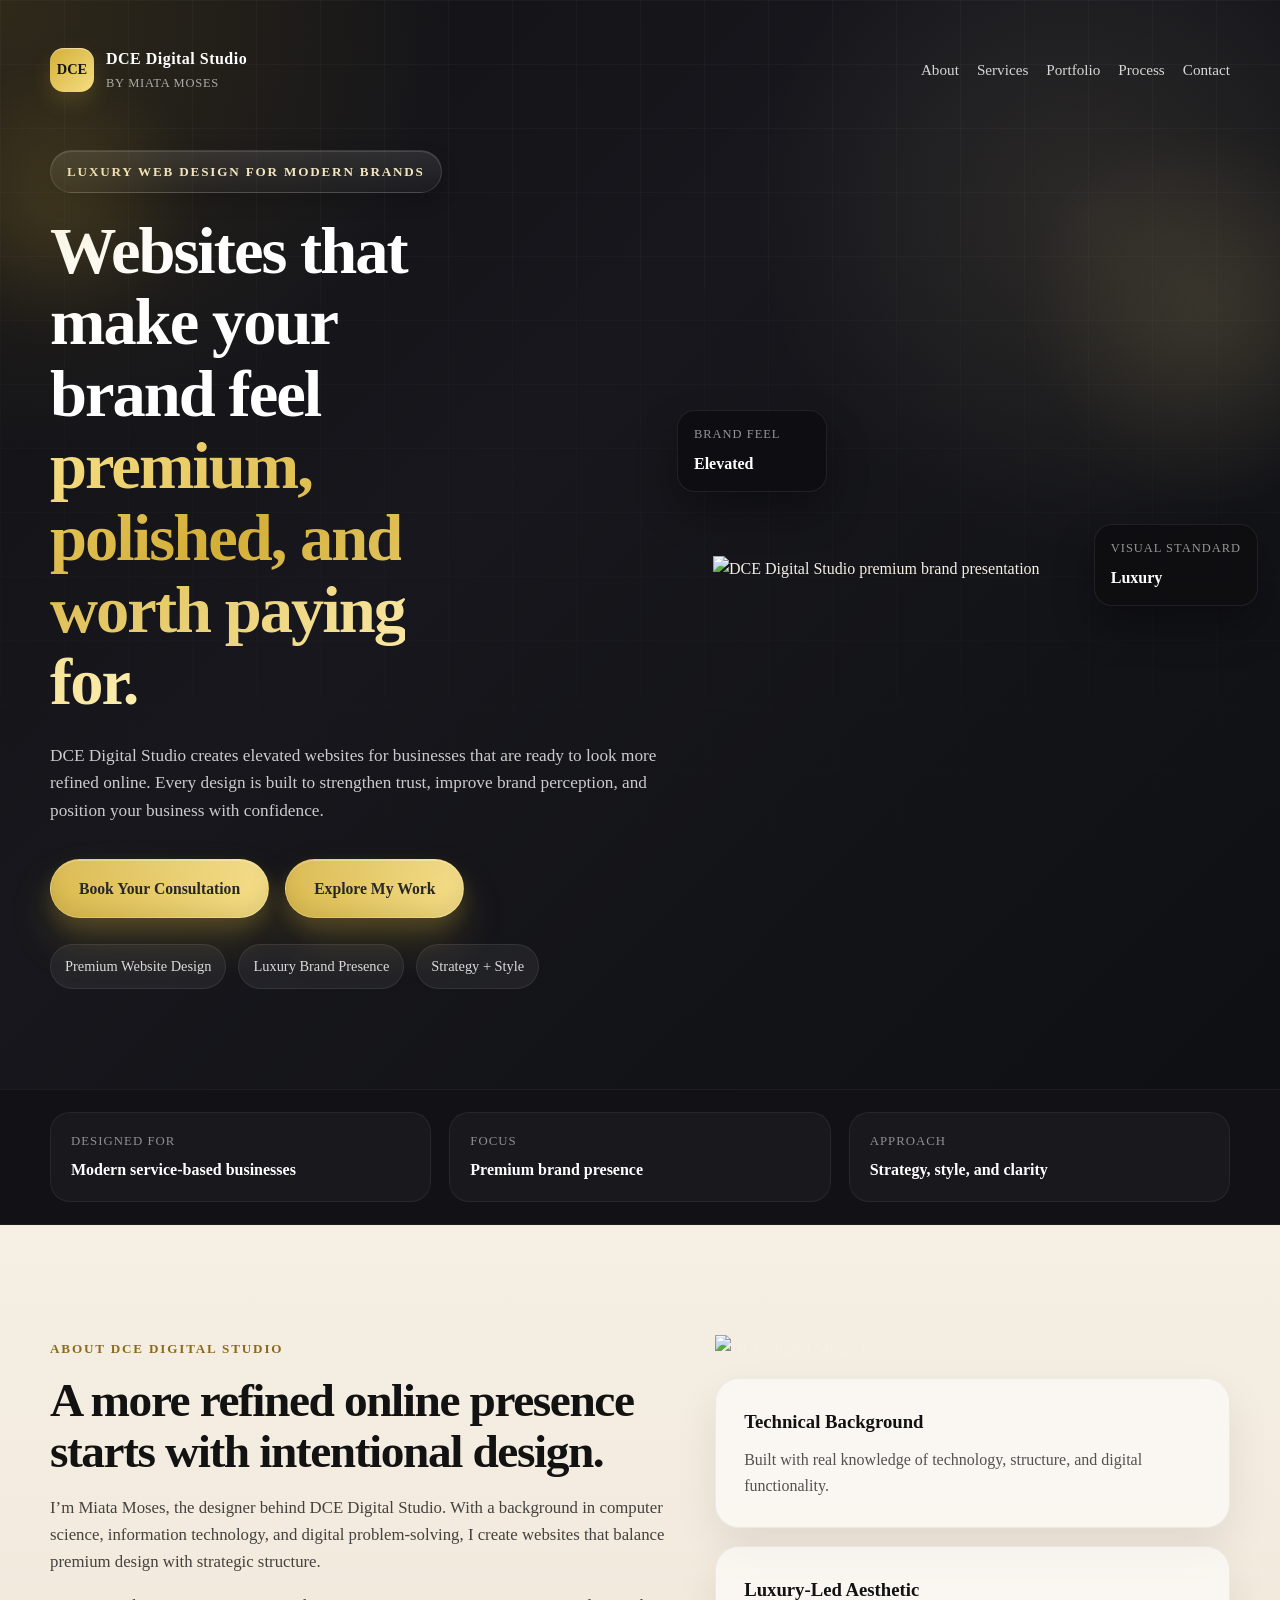
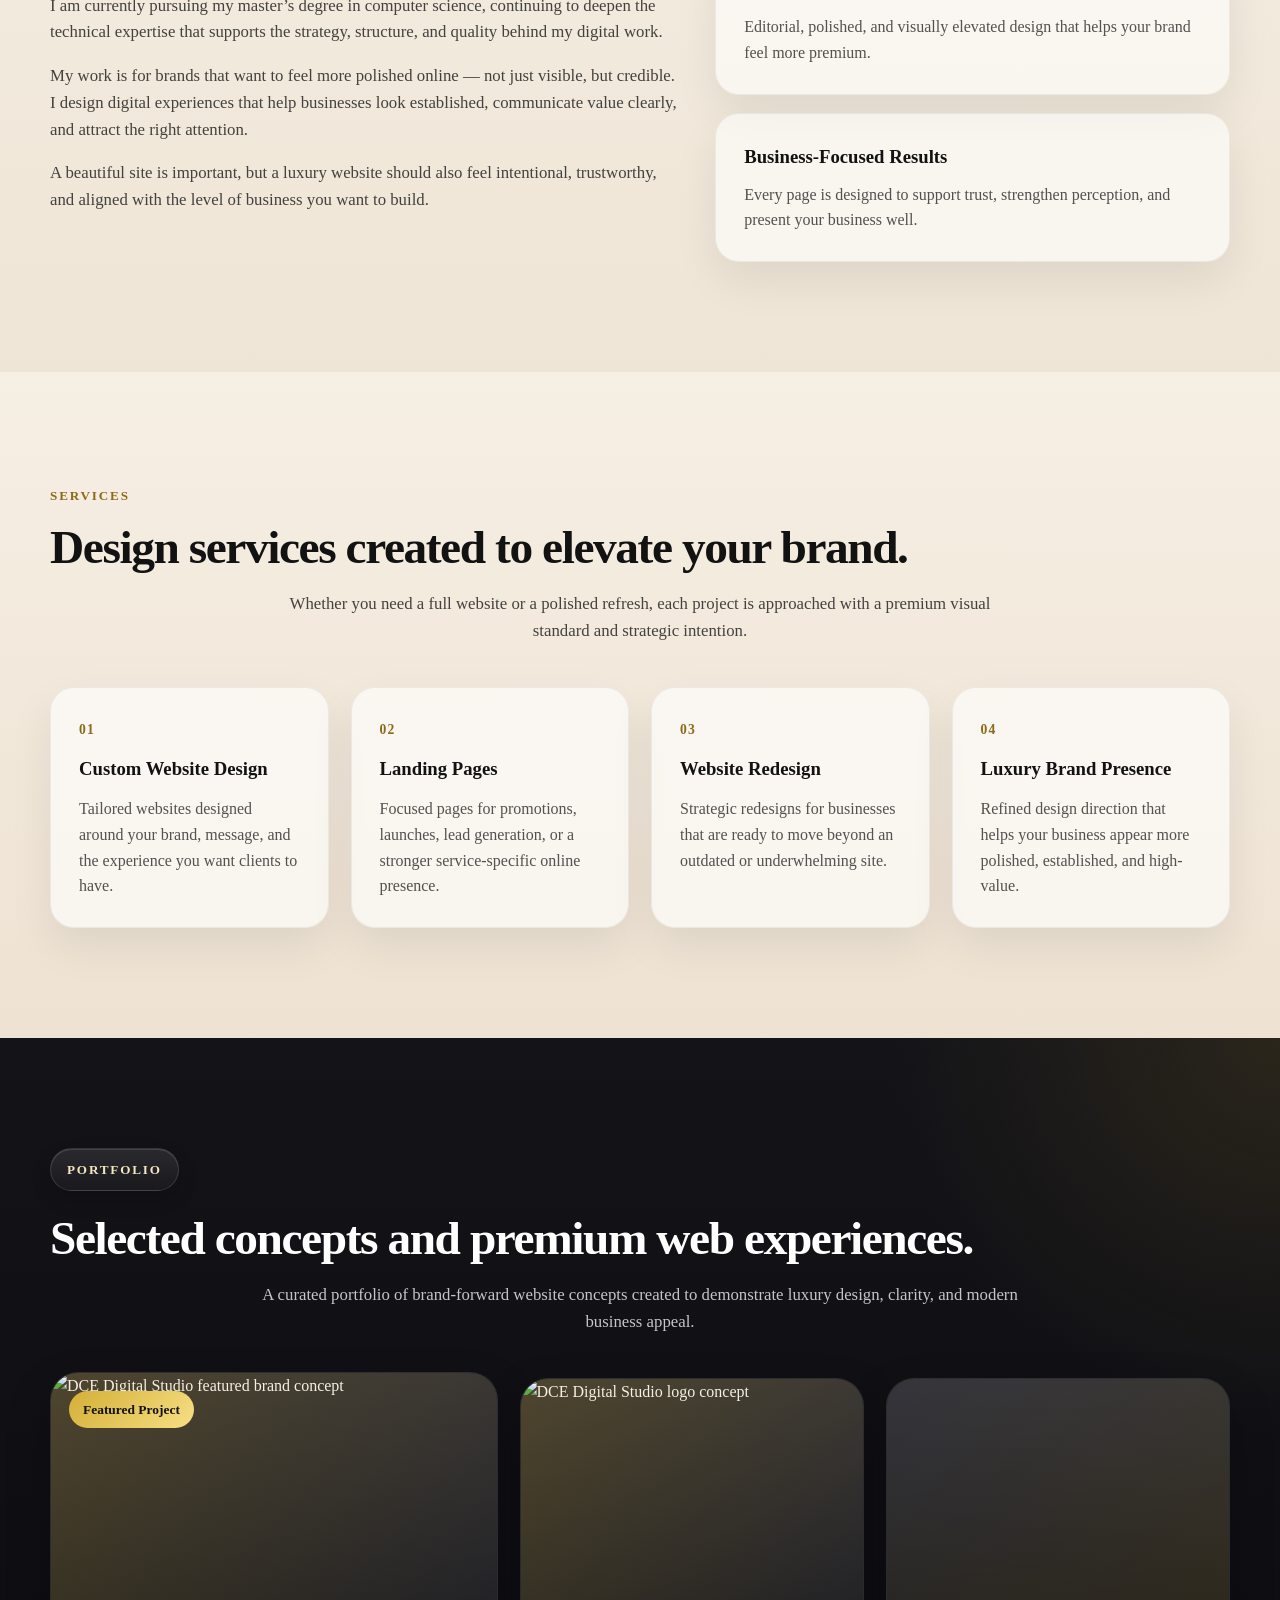
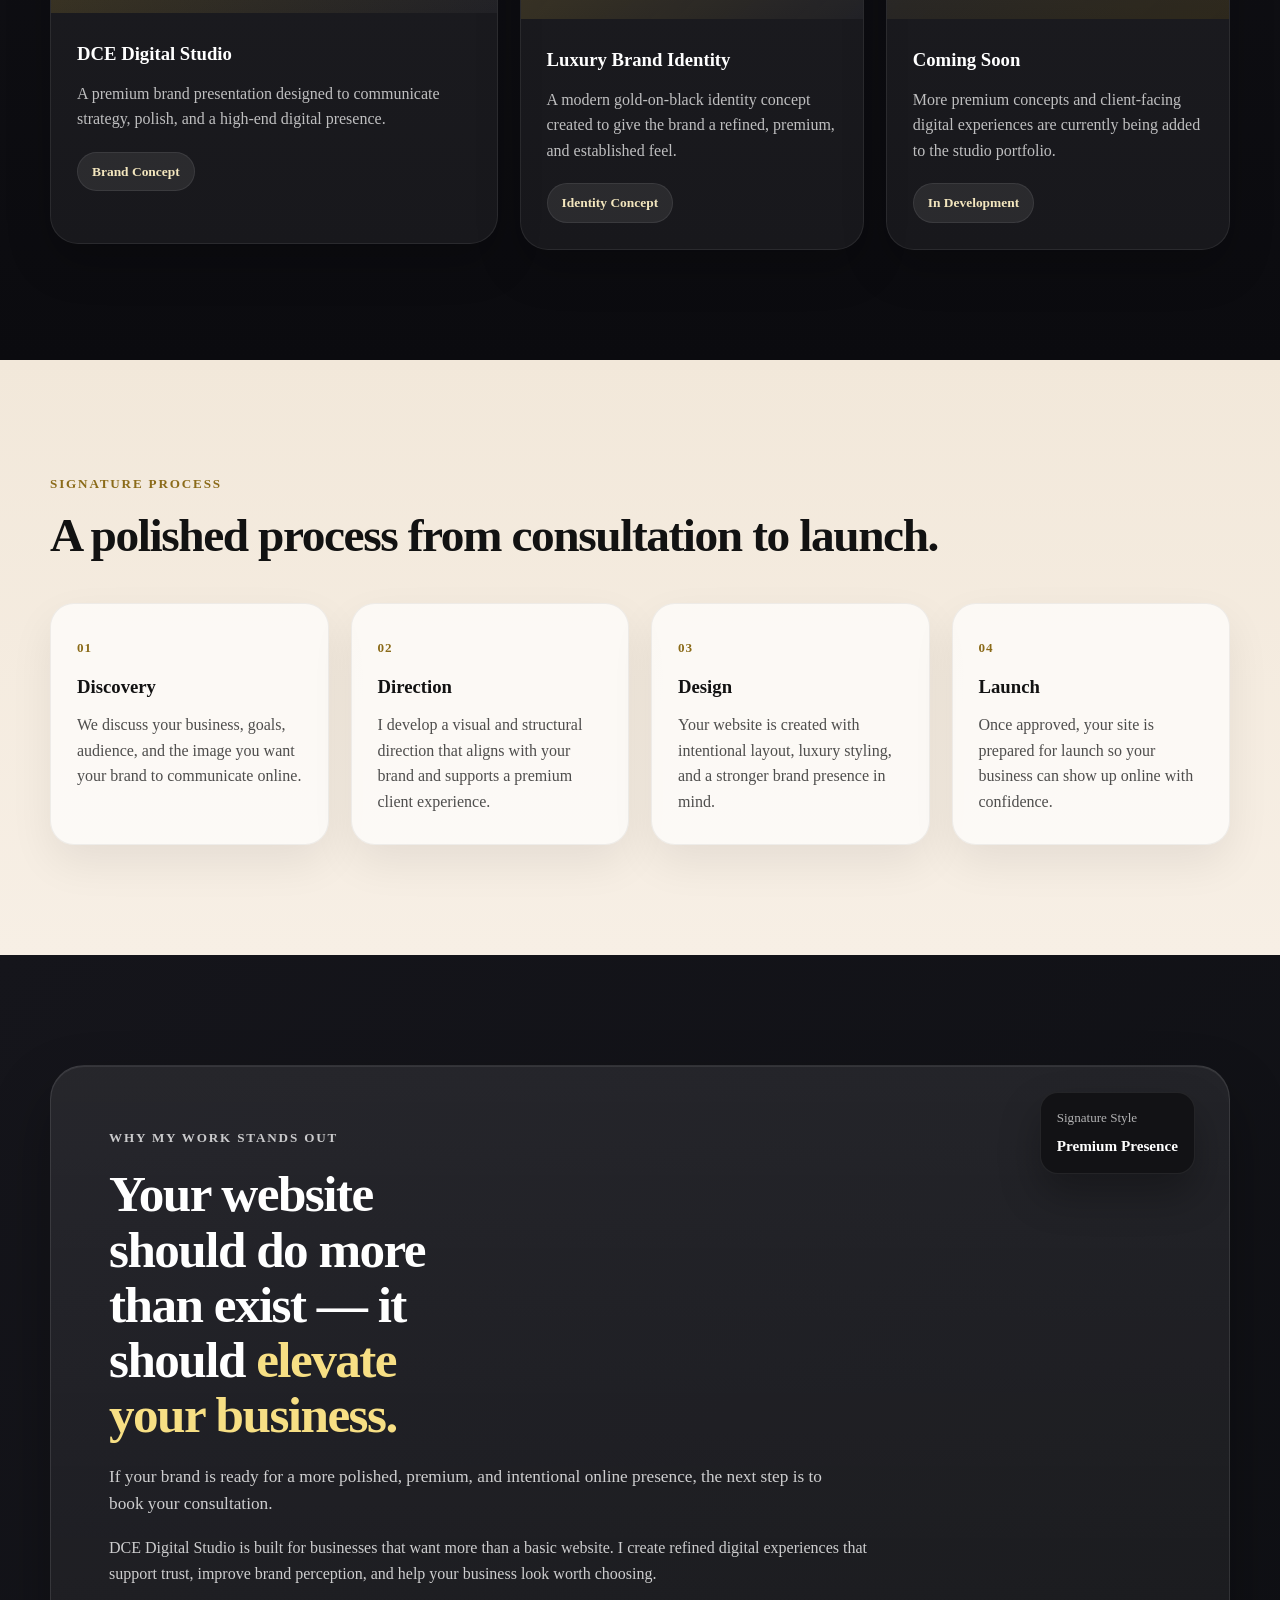
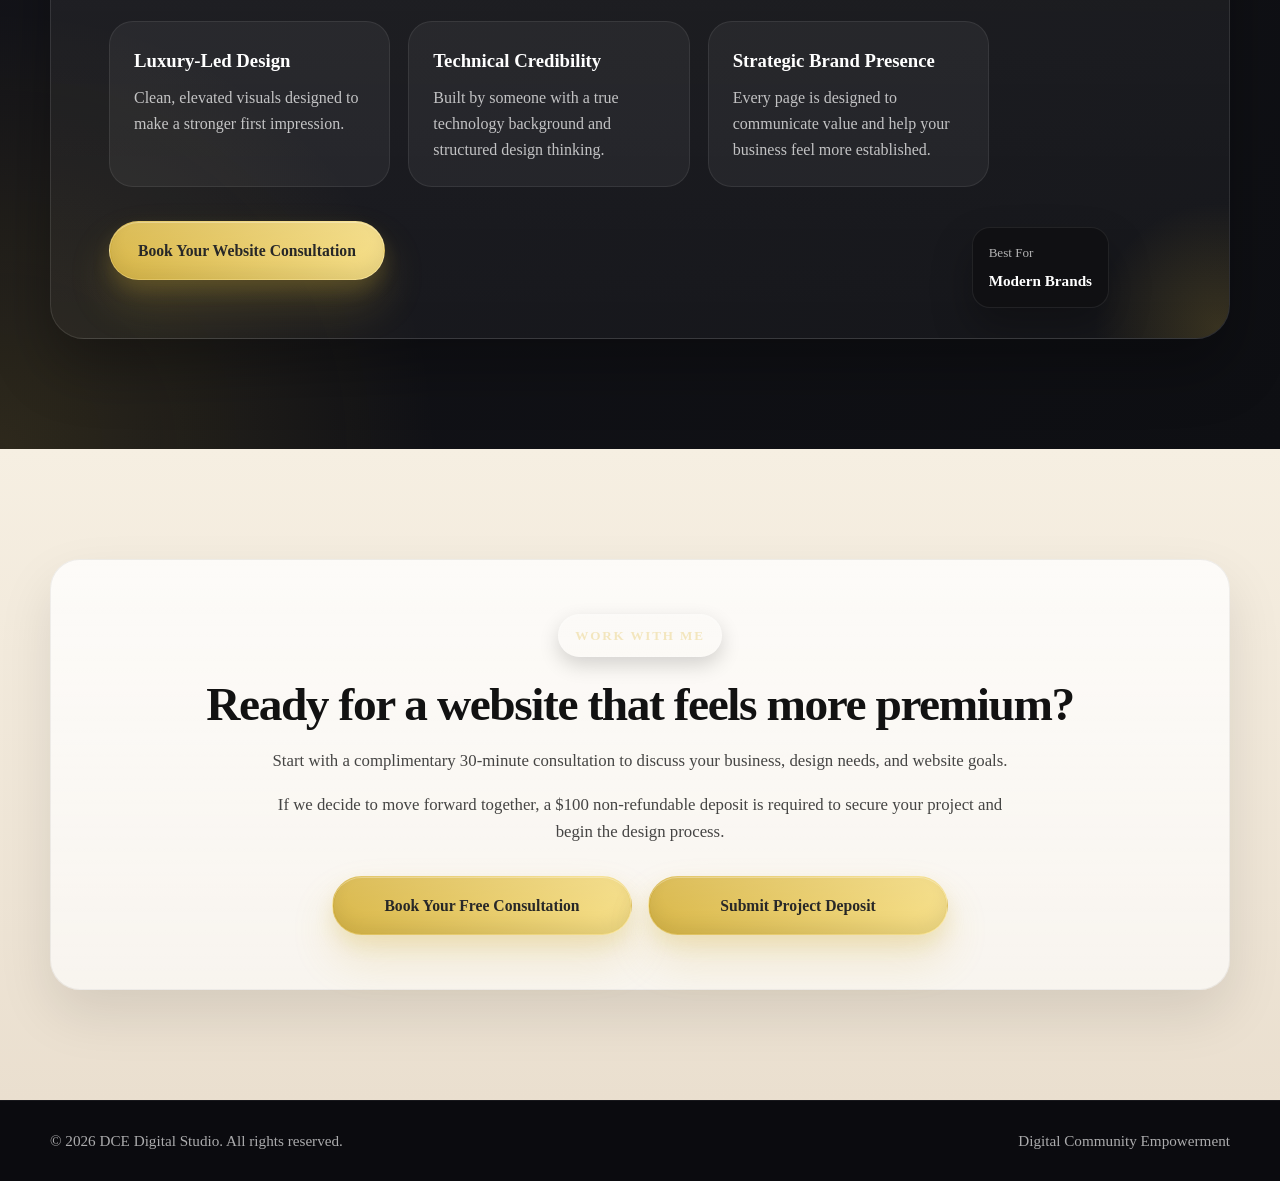
==== commit cbfe9964: "Update index.html" ====
--- a/index.html
+++ b/index.html
@@ -52,7 +52,12 @@
           </p>
 
           <div class="button-group">
-            <a href="https://calendly.com/miata-dcempowerment/30min" class="btn btn-primary" target="_blank" rel="noopener noreferrer">
+            <a
+              href="https://calendly.com/miata-dcempowerment/30min"
+              class="btn btn-primary"
+              target="_blank"
+              rel="noopener noreferrer"
+            >
               Book Your Consultation
             </a>
             <a href="#portfolio" class="btn btn-secondary">Explore My Work</a>
@@ -67,40 +72,12 @@
 
         <div class="hero-visual">
           <div class="mockup-shell">
-            <div class="mockup-card mockup-card-luxury">
-              <div class="browser-bar">
-                <div class="dot"></div>
-                <div class="dot"></div>
-                <div class="dot"></div>
-              </div>
-
-              <div class="preview">
-                <div class="preview-top preview-top-luxury">
-                  <span class="preview-label">Featured Experience</span>
-                  <h3>Luxury Digital Presence</h3>
-                  <p>
-                    Designed for service-based brands that want to look elevated, polished, and undeniably professional.
-                  </p>
-                </div>
-
-                <div class="preview-body">
-                  <div class="preview-box">
-                    <strong>Refined Visual Direction</strong>
-                    <p>Clean layouts, premium spacing, and elevated presentation that instantly upgrades how your brand feels.</p>
-                  </div>
-
-                  <div class="preview-box orange">
-                    <strong>Credibility-Driven Design</strong>
-                    <p>A stronger website helps people trust your business faster and take your services more seriously.</p>
-                    <span class="mini-button">Now Booking</span>
-                  </div>
-
-                  <div class="preview-box">
-                    <strong>Strategic Experience</strong>
-                    <p>Your website should guide attention, communicate value, and support real business growth.</p>
-                  </div>
-                </div>
-              </div>
+            <div class="hero-image-frame glow-card">
+              <img
+                src="Company Photo.jpg"
+                alt="DCE Digital Studio premium brand presentation"
+                class="hero-brand-image"
+              />
             </div>
 
             <div class="floating-metric floating-metric-1">
@@ -169,6 +146,14 @@
         </div>
 
         <div class="about-highlights">
+          <div class="brand-logo-panel glow-card">
+            <img
+              src="Company Logo.jpg"
+              alt="DCE Digital Studio logo"
+              class="about-logo-image"
+            />
+          </div>
+
           <div class="highlight-card">
             <h3>Technical Background</h3>
             <p>Built with real knowledge of technology, structure, and digital functionality.</p>
@@ -239,45 +224,54 @@
       </p>
 
       <div class="portfolio-grid">
-        <div class="portfolio-card featured">
-          <div class="portfolio-image featured-project-bg">
+        <article class="portfolio-card featured glow-card">
+          <div class="portfolio-image portfolio-real-image">
+            <img
+              src="Company Photo.jpg"
+              alt="DCE Digital Studio featured brand concept"
+            />
             <div class="portfolio-overlay">
               <span class="portfolio-tag">Featured Project</span>
             </div>
           </div>
 
           <div class="portfolio-content">
-            <h3>The Big Chill</h3>
+            <h3>DCE Digital Studio</h3>
             <p>
-              A visually engaging concept designed to strengthen brand identity and give the business a more polished, memorable online presence.
+              A premium brand presentation designed to communicate strategy, polish, and a high-end digital presence.
             </p>
-            <span class="portfolio-status">Completed Concept</span>
-          </div>
-        </div>
-
-        <div class="portfolio-card">
-          <div class="portfolio-image luxury-concept-bg"></div>
+            <span class="portfolio-status">Brand Concept</span>
+          </div>
+        </article>
+
+        <article class="portfolio-card glow-card">
+          <div class="portfolio-image portfolio-real-image">
+            <img
+              src="Company Logo.jpg"
+              alt="DCE Digital Studio logo concept"
+            />
+          </div>
 
           <div class="portfolio-content">
-            <h3>Luxury Service Brand</h3>
+            <h3>Luxury Brand Identity</h3>
             <p>
-              An editorial-inspired concept built for a service business that wants to feel high-end, modern, and client-ready.
+              A modern gold-on-black identity concept created to give the brand a refined, premium, and established feel.
             </p>
-            <span class="portfolio-status">Concept Project</span>
-          </div>
-        </div>
-
-        <div class="portfolio-card">
+            <span class="portfolio-status">Identity Concept</span>
+          </div>
+        </article>
+
+        <article class="portfolio-card glow-card">
           <div class="portfolio-image coming-soon-bg"></div>
 
           <div class="portfolio-content">
             <h3>Coming Soon</h3>
             <p>
-              More premium concepts and client-facing brand experiences are currently in development for the studio portfolio.
+              More premium concepts and client-facing digital experiences are currently being added to the studio portfolio.
             </p>
             <span class="portfolio-status">In Development</span>
           </div>
-        </div>
+        </article>
       </div>
     </div>
   </section>
@@ -319,7 +313,7 @@
   <!-- IMPACT / CTA -->
   <section class="impact-preview">
     <div class="container">
-      <div class="impact-preview-box">
+      <div class="impact-preview-box glow-card">
         <div class="impact-floating-tag tag-1">
           Signature Style
           <strong>Premium Presence</strong>
@@ -363,7 +357,12 @@
             </div>
           </div>
 
-          <a href="https://calendly.com/miata-dcempowerment/30min" class="btn btn-primary" target="_blank" rel="noopener noreferrer">
+          <a
+            href="https://calendly.com/miata-dcempowerment/30min"
+            class="btn btn-primary"
+            target="_blank"
+            rel="noopener noreferrer"
+          >
             Book Your Website Consultation
           </a>
         </div>
@@ -388,10 +387,20 @@
         </p>
 
         <div class="contact-actions">
-          <a href="https://calendly.com/miata-dcempowerment/30min" class="btn btn-primary" target="_blank" rel="noopener noreferrer">
+          <a
+            href="https://calendly.com/miata-dcempowerment/30min"
+            class="btn btn-primary"
+            target="_blank"
+            rel="noopener noreferrer"
+          >
             Book Your Free Consultation
           </a>
-          <a href="https://buy.stripe.com/dRm7sL1VM1jG6wh0ZQ1RC00" class="btn btn-secondary" target="_blank" rel="noopener noreferrer">
+          <a
+            href="https://buy.stripe.com/dRm7sL1VM1jG6wh0ZQ1RC00"
+            class="btn btn-secondary"
+            target="_blank"
+            rel="noopener noreferrer"
+          >
             Submit Project Deposit
           </a>
         </div>
@@ -407,5 +416,6 @@
     </div>
   </footer>
 
+  <script src="script.js"></script>
 </body>
-</html>+</html>
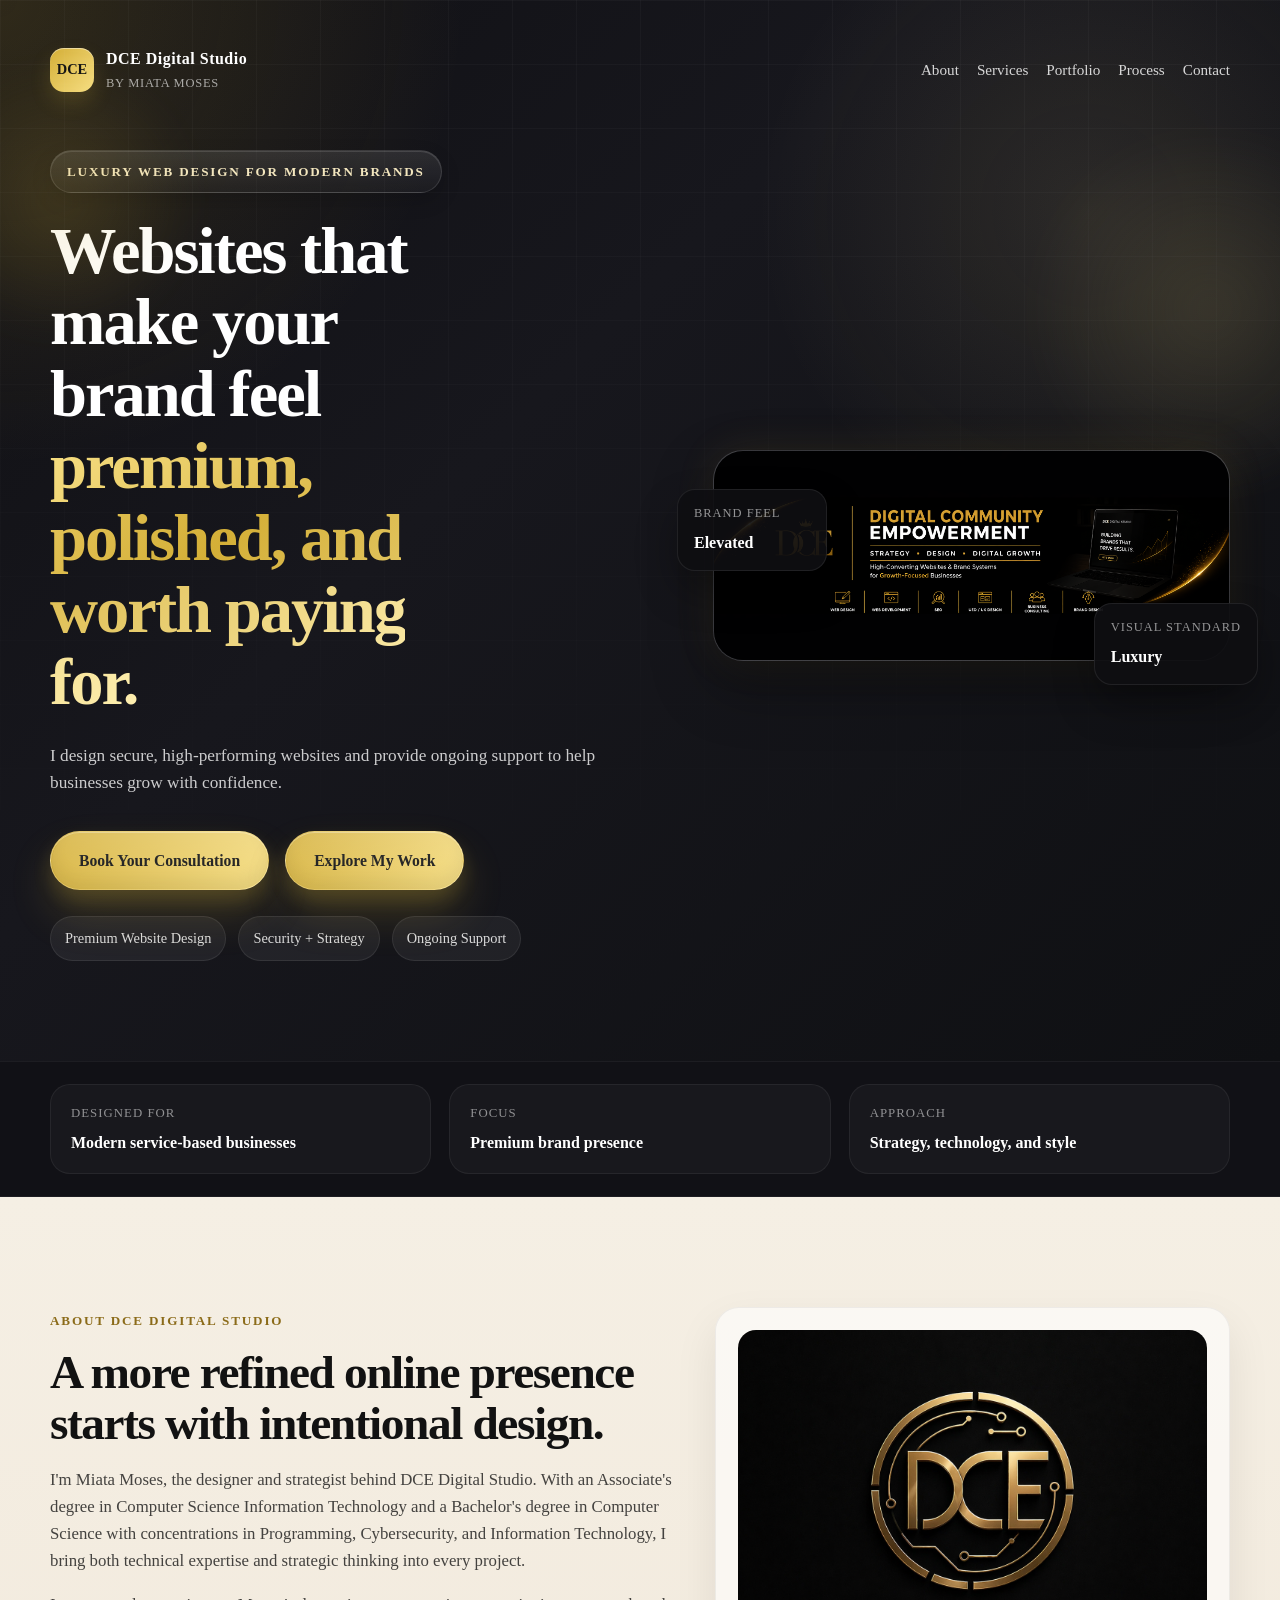
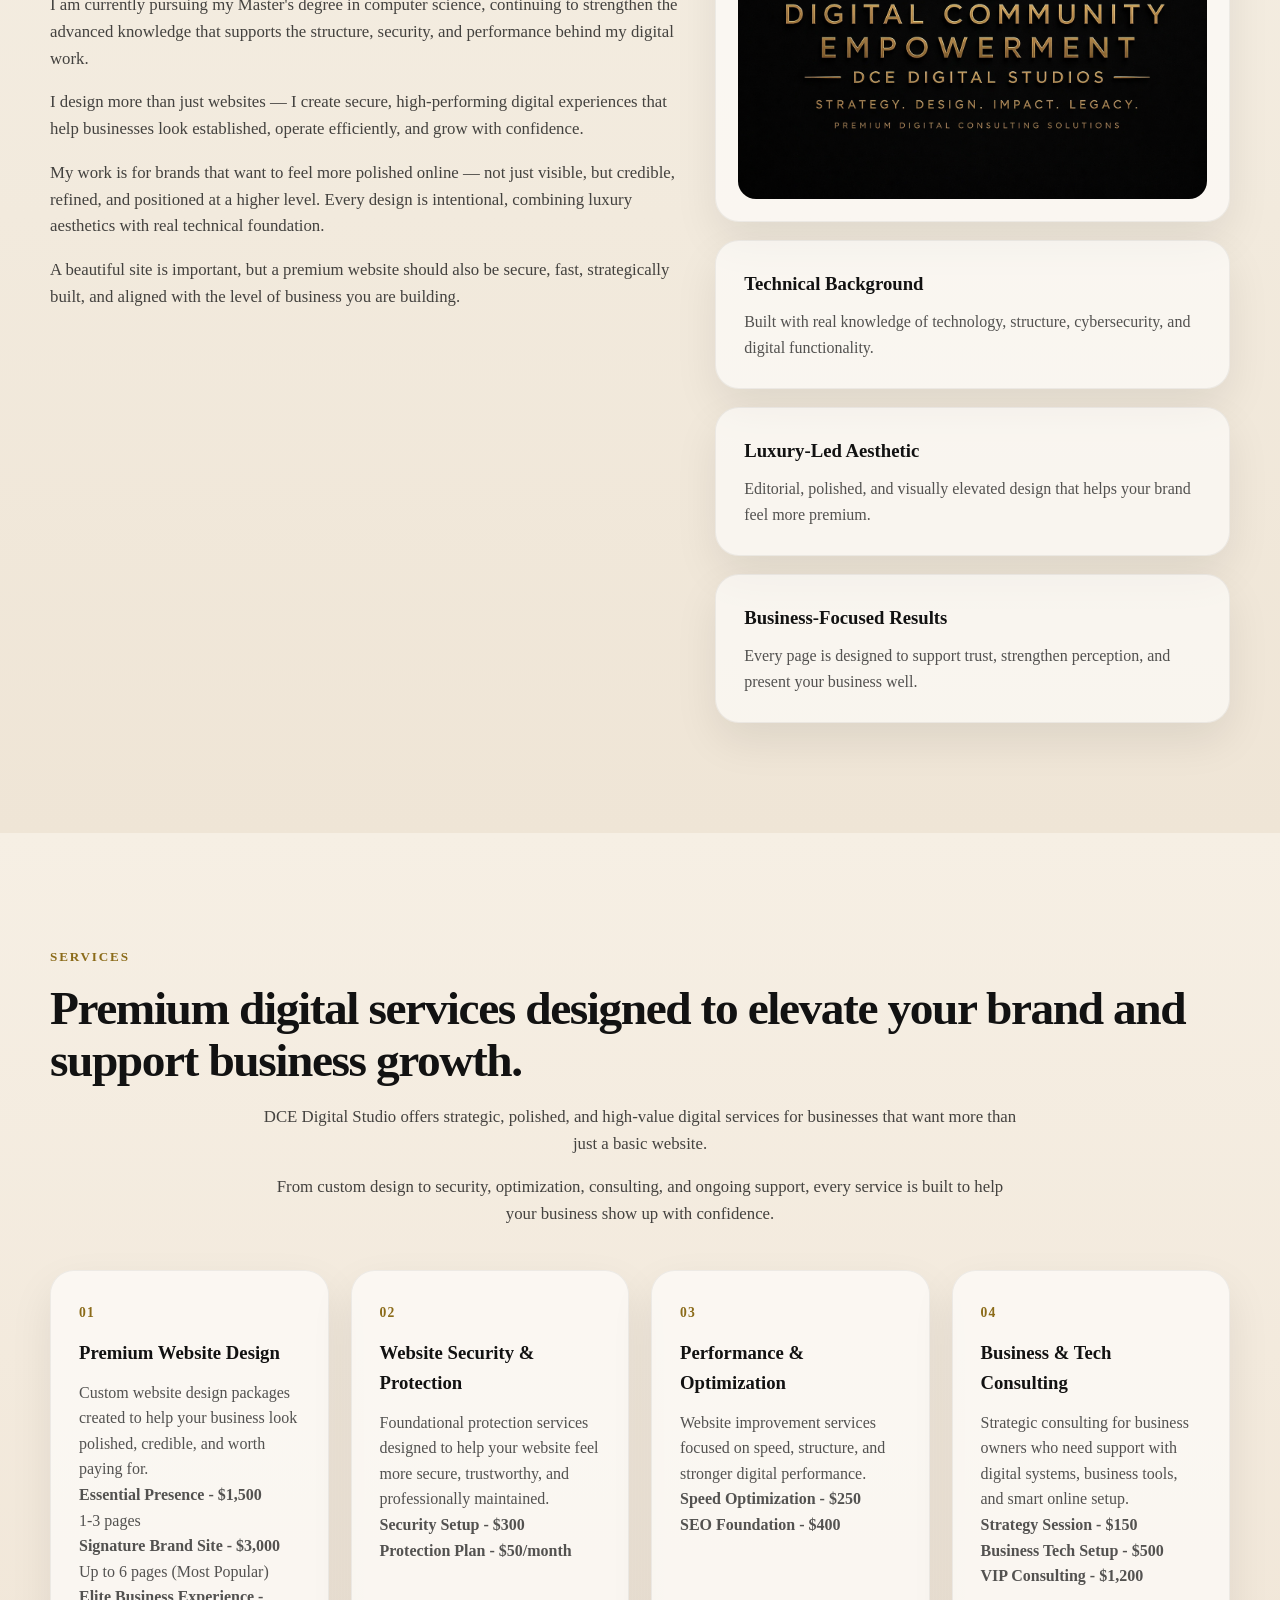
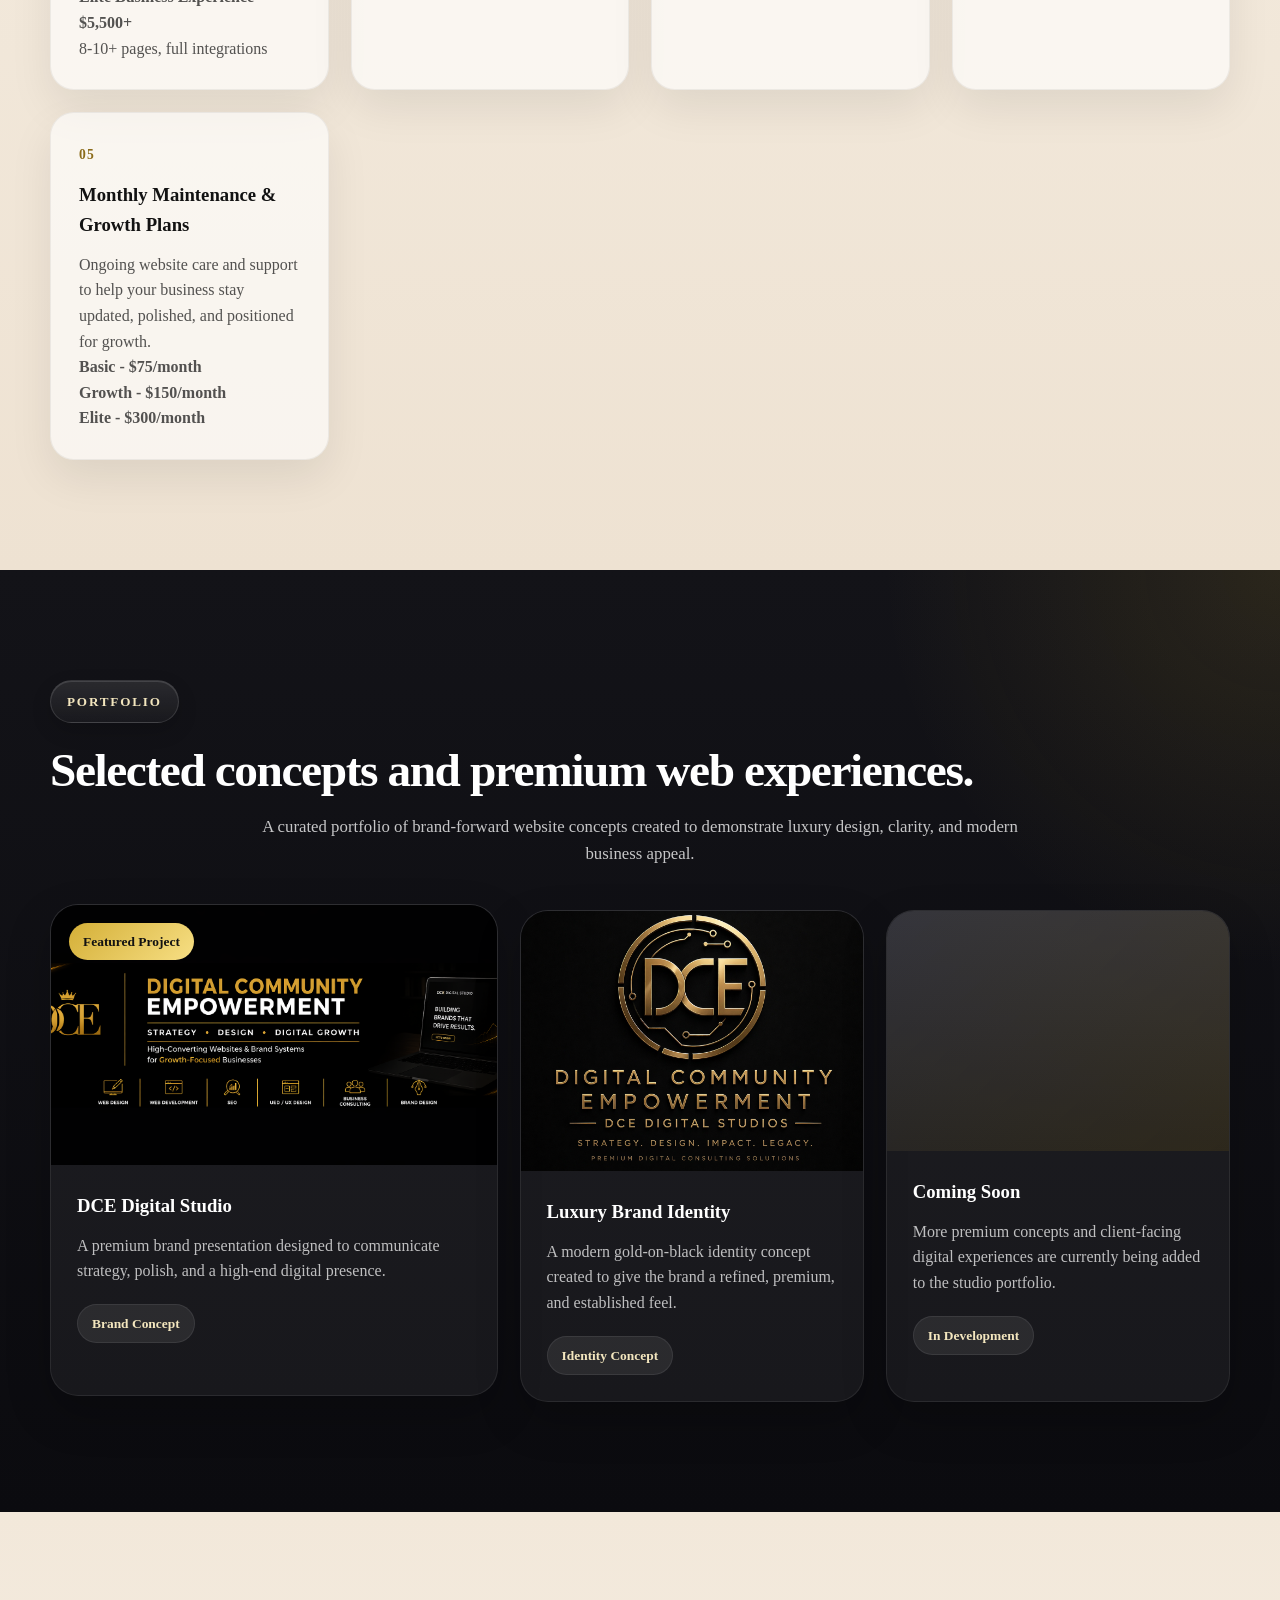
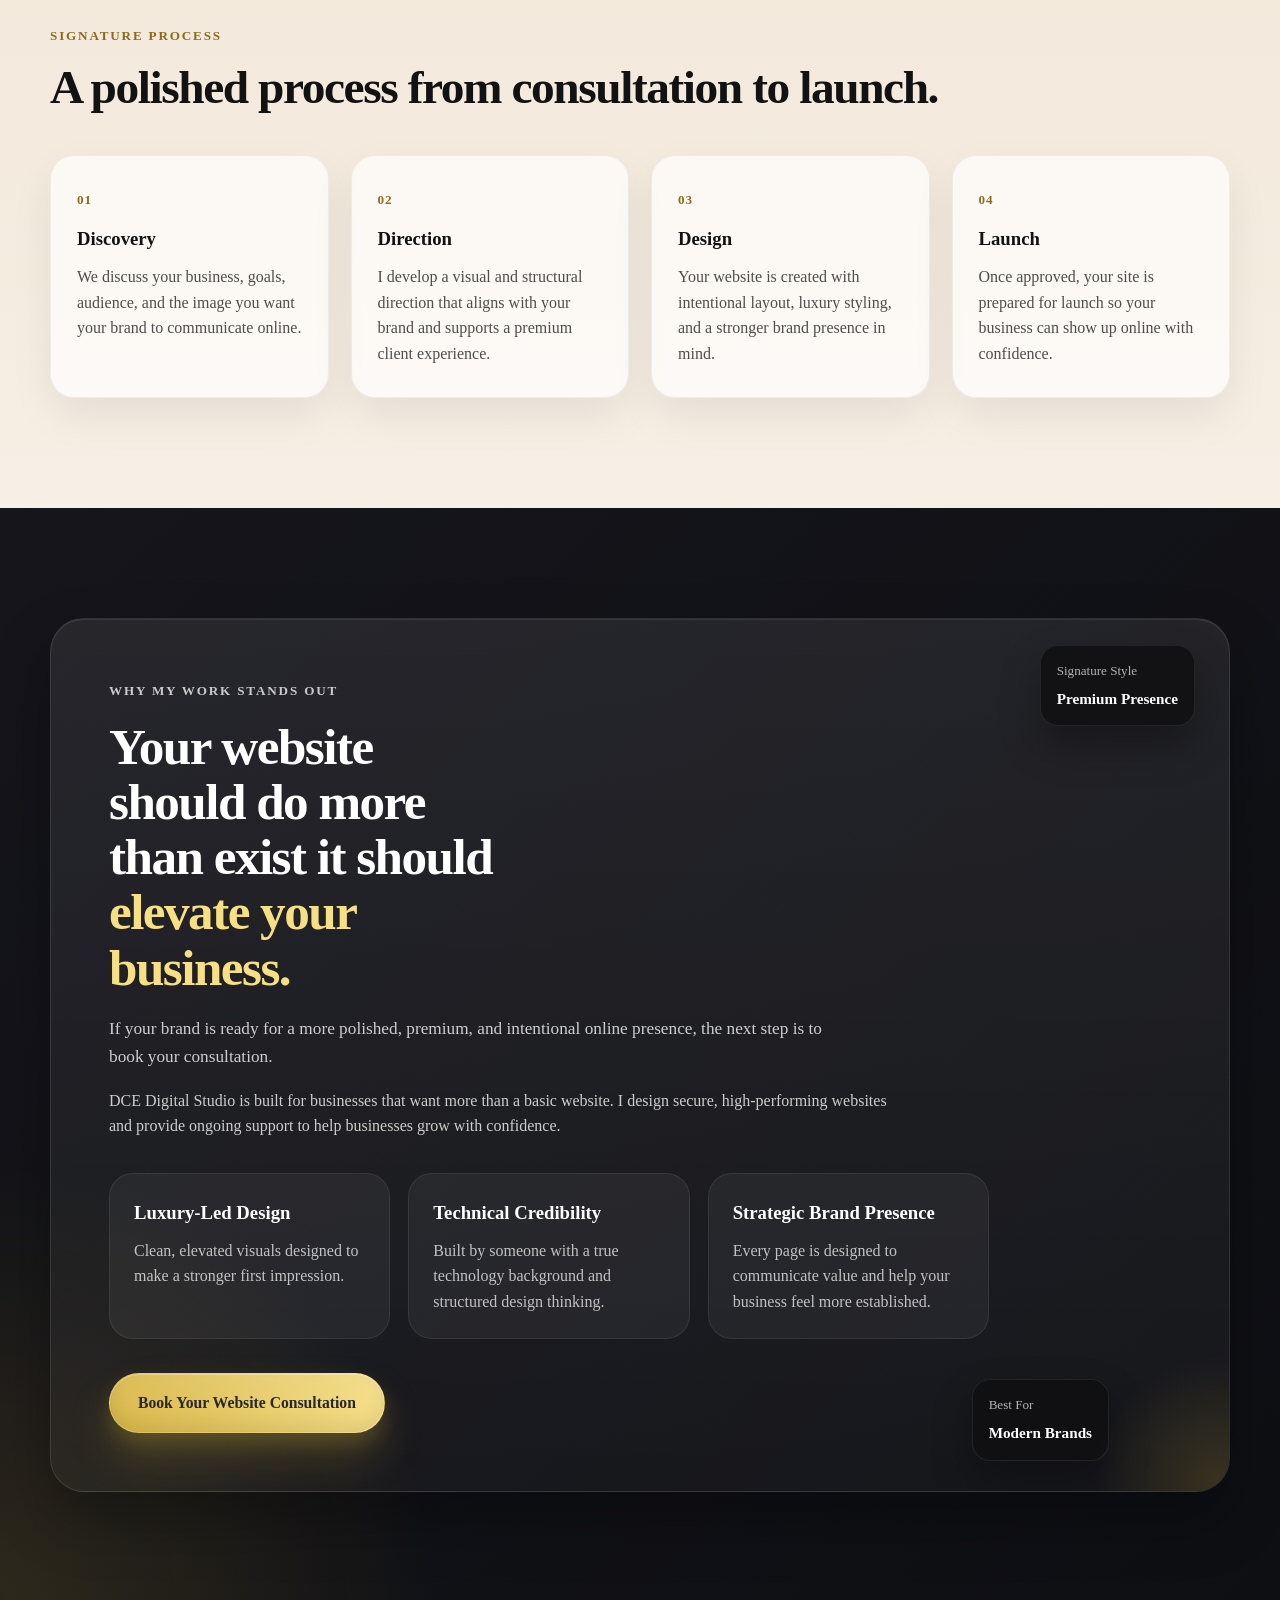
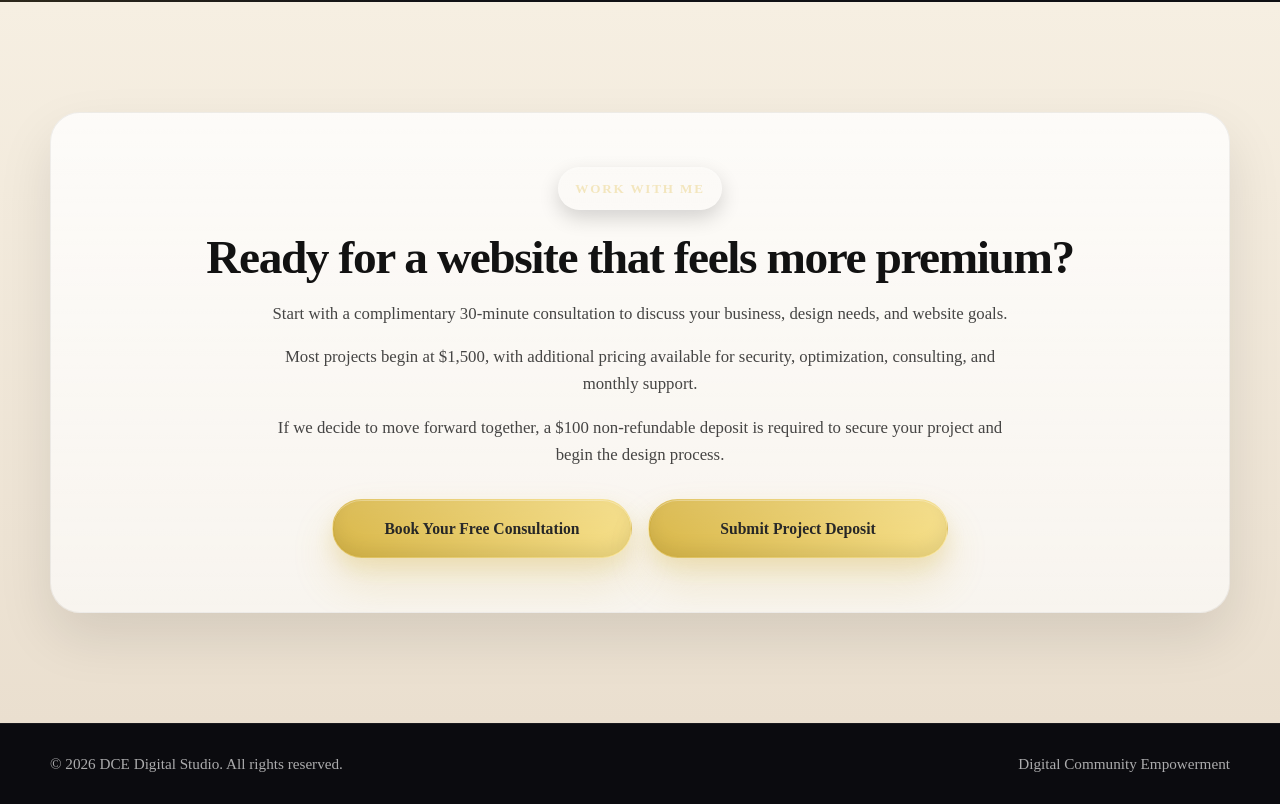
==== commit 397b94d5: "Update index.html" ====
--- a/index.html
+++ b/index.html
@@ -6,7 +6,7 @@
   <title>DCE Digital Studio | Premium Web Design</title>
   <meta
     name="description"
-    content="DCE Digital Studio creates premium websites for modern businesses that want to look polished, credible, and high-end online."
+    content="DCE Digital Studio creates premium websites, strategic digital services, and ongoing support for modern businesses that want to look polished, credible, and high-value online."
   />
   <link rel="stylesheet" href="styles.css" />
 </head>
@@ -47,9 +47,8 @@
           </h1>
 
           <p class="hero-description">
-            DCE Digital Studio creates elevated websites for businesses that are ready to look more refined online.
-            Every design is built to strengthen trust, improve brand perception, and position your business with confidence.
-          </p>
+  I design secure, high-performing websites and provide ongoing support to help businesses grow with confidence.
+</p>
 
           <div class="button-group">
             <a
@@ -65,8 +64,8 @@
 
           <div class="hero-badges">
             <div class="hero-badge">Premium Website Design</div>
-            <div class="hero-badge">Luxury Brand Presence</div>
-            <div class="hero-badge">Strategy + Style</div>
+            <div class="hero-badge">Security + Strategy</div>
+            <div class="hero-badge">Ongoing Support</div>
           </div>
         </div>
 
@@ -108,7 +107,7 @@
       </div>
       <div class="trust-item">
         <span>Approach</span>
-        <strong>Strategy, style, and clarity</strong>
+        <strong>Strategy, technology, and style</strong>
       </div>
     </div>
   </section>
@@ -123,26 +122,24 @@
           <h2 class="section-title">A more refined online presence starts with intentional design.</h2>
 
           <p class="section-text">
-            I’m Miata Moses, the designer behind DCE Digital Studio. With a background in computer science,
-            information technology, and digital problem-solving, I create websites that balance premium design
-            with strategic structure.
-          </p>
-
-          <p class="section-text">
-            I am currently pursuing my master’s degree in computer science, continuing to deepen the technical
-            expertise that supports the strategy, structure, and quality behind my digital work.
-          </p>
-
-          <p class="section-text">
-            My work is for brands that want to feel more polished online — not just visible, but credible.
-            I design digital experiences that help businesses look established, communicate value clearly,
-            and attract the right attention.
-          </p>
-
-          <p class="section-text">
-            A beautiful site is important, but a luxury website should also feel intentional, trustworthy,
-            and aligned with the level of business you want to build.
-          </p>
+  I'm Miata Moses, the designer and strategist behind DCE Digital Studio. With an Associate's degree in Computer Science Information Technology and a Bachelor's degree in Computer Science with concentrations in Programming, Cybersecurity, and Information Technology, I bring both technical expertise and strategic thinking into every project.
+</p>
+
+<p class="section-text">
+  I am currently pursuing my Master's degree in computer science, continuing to strengthen the advanced knowledge that supports the structure, security, and performance behind my digital work.
+</p>
+
+<p class="section-text">
+  I design more than just websites — I create secure, high-performing digital experiences that help businesses look established, operate efficiently, and grow with confidence.
+</p>
+
+<p class="section-text">
+  My work is for brands that want to feel more polished online — not just visible, but credible, refined, and positioned at a higher level. Every design is intentional, combining luxury aesthetics with real technical foundation.
+</p>
+
+<p class="section-text">
+  A beautiful site is important, but a premium website should also be secure, fast, strategically built, and aligned with the level of business you are building.
+</p>
         </div>
 
         <div class="about-highlights">
@@ -156,7 +153,7 @@
 
           <div class="highlight-card">
             <h3>Technical Background</h3>
-            <p>Built with real knowledge of technology, structure, and digital functionality.</p>
+            <p>Built with real knowledge of technology, structure, cybersecurity, and digital functionality.</p>
           </div>
 
           <div class="highlight-card">
@@ -174,43 +171,86 @@
   </section>
 
   <!-- SERVICES -->
-  <section id="services" class="section-luxury services-section">
-    <div class="container">
-      <span class="eyebrow-dark">Services</span>
-
-      <h2 class="section-title">Design services created to elevate your brand.</h2>
-
-      <p class="section-text center-text">
-        Whether you need a full website or a polished refresh, each project is approached with a premium visual standard and strategic intention.
-      </p>
-
-      <div class="services-grid">
-        <div class="service-card">
-          <span class="service-label">01</span>
-          <h3>Custom Website Design</h3>
-          <p>Tailored websites designed around your brand, message, and the experience you want clients to have.</p>
-        </div>
-
-        <div class="service-card">
-          <span class="service-label">02</span>
-          <h3>Landing Pages</h3>
-          <p>Focused pages for promotions, launches, lead generation, or a stronger service-specific online presence.</p>
-        </div>
-
-        <div class="service-card">
-          <span class="service-label">03</span>
-          <h3>Website Redesign</h3>
-          <p>Strategic redesigns for businesses that are ready to move beyond an outdated or underwhelming site.</p>
-        </div>
-
-        <div class="service-card">
-          <span class="service-label">04</span>
-          <h3>Luxury Brand Presence</h3>
-          <p>Refined design direction that helps your business appear more polished, established, and high-value.</p>
-        </div>
-      </div>
-    </div>
-  </section>
+<section id="services" class="section-luxury services-section">
+  <div class="container">
+    <span class="eyebrow-dark">Services</span>
+
+    <h2 class="section-title">Premium digital services designed to elevate your brand and support business growth.</h2>
+
+    <p class="section-text center-text">
+      DCE Digital Studio offers strategic, polished, and high-value digital services for businesses that want more than just a basic website.
+    </p>
+
+    <p class="section-text center-text">
+      From custom design to security, optimization, consulting, and ongoing support, every service is built to help your business show up with confidence.
+    </p>
+
+    <div class="services-grid">
+      <div class="service-card">
+        <span class="service-label">01</span>
+        <h3>Premium Website Design</h3>
+        <p>
+          Custom website design packages created to help your business look polished, credible, and worth paying for.
+        </p>
+        <div class="service-package-list">
+          <p><strong>Essential Presence - $1,500</strong><br />1-3 pages</p>
+          <p><strong>Signature Brand Site - $3,000</strong><br />Up to 6 pages (Most Popular)</p>
+          <p><strong>Elite Business Experience - $5,500+</strong><br />8-10+ pages, full integrations</p>
+        </div>
+      </div>
+
+      <div class="service-card">
+        <span class="service-label">02</span>
+        <h3>Website Security &amp; Protection</h3>
+        <p>
+          Foundational protection services designed to help your website feel more secure, trustworthy, and professionally maintained.
+        </p>
+        <div class="service-package-list">
+          <p><strong>Security Setup - $300</strong></p>
+          <p><strong>Protection Plan - $50/month</strong></p>
+        </div>
+      </div>
+
+      <div class="service-card">
+        <span class="service-label">03</span>
+        <h3>Performance &amp; Optimization</h3>
+        <p>
+          Website improvement services focused on speed, structure, and stronger digital performance.
+        </p>
+        <div class="service-package-list">
+          <p><strong>Speed Optimization - $250</strong></p>
+          <p><strong>SEO Foundation - $400</strong></p>
+        </div>
+      </div>
+
+      <div class="service-card">
+        <span class="service-label">04</span>
+        <h3>Business &amp; Tech Consulting</h3>
+        <p>
+          Strategic consulting for business owners who need support with digital systems, business tools, and smart online setup.
+        </p>
+        <div class="service-package-list">
+          <p><strong>Strategy Session - $150</strong></p>
+          <p><strong>Business Tech Setup - $500</strong></p>
+          <p><strong>VIP Consulting - $1,200</strong></p>
+        </div>
+      </div>
+
+      <div class="service-card">
+        <span class="service-label">05</span>
+        <h3>Monthly Maintenance &amp; Growth Plans</h3>
+        <p>
+          Ongoing website care and support to help your business stay updated, polished, and positioned for growth.
+        </p>
+        <div class="service-package-list">
+          <p><strong>Basic - $75/month</strong></p>
+          <p><strong>Growth - $150/month</strong></p>
+          <p><strong>Elite - $300/month</strong></p>
+        </div>
+      </div>
+    </div>
+  </div>
+</section>
 
   <!-- PORTFOLIO -->
   <section id="portfolio" class="section section-dark">
@@ -328,7 +368,7 @@
           <span class="eyebrow-impact">Why My Work Stands Out</span>
 
           <h2 class="impact-title">
-            Your website should do more than exist — it should
+            Your website should do more than exist it should
             <span class="highlight">elevate your business.</span>
           </h2>
 
@@ -337,7 +377,7 @@
           </p>
 
           <p class="impact-text">
-            DCE Digital Studio is built for businesses that want more than a basic website. I create refined digital experiences that support trust, improve brand perception, and help your business look worth choosing.
+            DCE Digital Studio is built for businesses that want more than a basic website. I design secure, high-performing websites and provide ongoing support to help businesses grow with confidence.
           </p>
 
           <div class="impact-mini-grid">
@@ -380,6 +420,10 @@
 
         <p class="section-text center-text">
           Start with a complimentary 30-minute consultation to discuss your business, design needs, and website goals.
+        </p>
+
+        <p class="section-text center-text">
+          Most projects begin at $1,500, with additional pricing available for security, optimization, consulting, and monthly support.
         </p>
 
         <p class="section-text center-text">
@@ -416,6 +460,5 @@
     </div>
   </footer>
 
-  <script src="script.js"></script>
 </body>
 </html>
--- a/styles.css
+++ b/styles.css
@@ -363,26 +363,6 @@
   font-size: 0.9rem;
 }
 
-/* =========================
-   HERO REFINEMENTS
-========================= */
-.preview-label {
-  display: inline-flex;
-  margin-bottom: 12px;
-  padding: 7px 12px;
-  border-radius: 999px;
-  background: rgba(255, 255, 255, 0.08);
-  color: #f3e6be;
-  border: 1px solid rgba(255, 255, 255, 0.08);
-  font-size: 0.78rem;
-  letter-spacing: 0.08em;
-  text-transform: uppercase;
-  font-weight: 700;
-}
-
-/* =========================
-   HERO VISUAL
-========================= */
 .hero-visual {
   position: relative;
 }
@@ -393,88 +373,50 @@
   margin-left: auto;
 }
 
-.mockup-card {
-  border-radius: 28px;
+/* =========================
+   REAL BRAND IMAGES
+========================= */
+.hero-image-frame {
+  position: relative;
+  border-radius: 30px;
   overflow: hidden;
-}
-
-.mockup-card-luxury {
-  background: linear-gradient(180deg, rgba(255, 255, 255, 0.1), rgba(255, 255, 255, 0.03));
+  background: linear-gradient(180deg, rgba(255, 255, 255, 0.08), rgba(255, 255, 255, 0.03));
   border: 1px solid rgba(255, 255, 255, 0.12);
-  backdrop-filter: blur(18px);
   box-shadow:
     0 24px 60px rgba(0, 0, 0, 0.35),
+    0 0 40px rgba(212, 175, 55, 0.1),
     inset 0 1px 0 rgba(255, 255, 255, 0.12);
 }
 
-.browser-bar {
-  display: flex;
-  gap: 8px;
-  align-items: center;
-  padding: 16px 18px;
-  border-bottom: 1px solid rgba(255, 255, 255, 0.08);
-}
-
-.dot {
-  width: 11px;
-  height: 11px;
-  border-radius: 50%;
-  background: rgba(255, 255, 255, 0.28);
-}
-
-.preview {
-  padding: 26px;
-}
-
-.preview-top {
-  border-radius: 22px;
-  padding: 24px;
-  margin-bottom: 20px;
-}
-
-.preview-top-luxury {
-  background: linear-gradient(135deg, rgba(212, 175, 55, 0.18), rgba(255, 255, 255, 0.06));
-  border: 1px solid rgba(255, 255, 255, 0.08);
-}
-
-.preview-top h3,
-.preview-box strong {
-  color: #ffffff;
-}
-
-.preview-top p,
-.preview-box p {
-  color: rgba(255, 255, 255, 0.72);
-  margin-bottom: 0;
-}
-
-.preview-body {
-  display: grid;
-  gap: 16px;
-}
-
-.preview-box {
-  border-radius: 20px;
-  padding: 20px;
-  background: rgba(255, 255, 255, 0.05);
-  border: 1px solid rgba(255, 255, 255, 0.08);
-}
-
-.preview-box.orange {
-  background: linear-gradient(135deg, rgba(212, 175, 55, 0.17), rgba(255, 255, 255, 0.05));
-}
-
-.mini-button {
-  display: inline-block;
-  margin-top: 14px;
-  padding: 8px 14px;
-  border-radius: 999px;
-  background: linear-gradient(135deg, #d4af37 0%, #f7df84 100%);
-  color: #121212;
-  font-size: 0.82rem;
-  font-weight: 700;
-}
-
+.hero-brand-image {
+  display: block;
+  width: 100%;
+  height: auto;
+  object-fit: cover;
+  transition: transform 0.5s ease;
+}
+
+.hero-image-frame:hover .hero-brand-image {
+  transform: scale(1.02);
+}
+
+.brand-logo-panel {
+  padding: 22px;
+  border-radius: 24px;
+  background: rgba(255, 255, 255, 0.58);
+  border: 1px solid rgba(18, 18, 18, 0.06);
+  box-shadow: 0 18px 44px rgba(0, 0, 0, 0.08);
+}
+
+.about-logo-image {
+  width: 100%;
+  border-radius: 18px;
+  object-fit: cover;
+}
+
+/* =========================
+   FLOATING METRICS
+========================= */
 .floating-metric {
   position: absolute;
   min-width: 150px;
@@ -690,18 +632,20 @@
     linear-gradient(180deg, #25252c 0%, #15151a 100%);
 }
 
-.featured-project-bg {
-  background:
-    radial-gradient(circle at top left, rgba(247, 223, 132, 0.22), transparent 30%),
-    linear-gradient(135deg, rgba(212, 175, 55, 0.24), rgba(255, 255, 255, 0.04)),
-    linear-gradient(180deg, #25252c 0%, #15151a 100%);
-}
-
-.luxury-concept-bg {
-  background:
-    radial-gradient(circle at top right, rgba(247, 223, 132, 0.15), transparent 28%),
-    linear-gradient(135deg, rgba(255, 255, 255, 0.08), rgba(212, 175, 55, 0.16)),
-    linear-gradient(180deg, #202027 0%, #121217 100%);
+.portfolio-real-image {
+  overflow: hidden;
+}
+
+.portfolio-real-image img {
+  display: block;
+  width: 100%;
+  height: 260px;
+  object-fit: cover;
+  transition: transform 0.45s ease;
+}
+
+.portfolio-card:hover .portfolio-real-image img {
+  transform: scale(1.04);
 }
 
 .coming-soon-bg {
@@ -717,6 +661,7 @@
   align-items: flex-start;
   justify-content: flex-start;
   padding: 18px;
+  pointer-events: none;
 }
 
 .portfolio-tag,
@@ -824,7 +769,7 @@
   overflow: hidden;
 }
 
-.impact-preview-box::before {
+.impact-preview-box::after {
   content: "";
   position: absolute;
   inset: auto -120px -120px auto;
@@ -833,6 +778,7 @@
   border-radius: 50%;
   background: radial-gradient(circle, rgba(212, 175, 55, 0.18), transparent 68%);
   pointer-events: none;
+  z-index: 1;
 }
 
 .impact-preview-content {
@@ -954,6 +900,120 @@
 }
 
 /* =========================
+   LUXURY GOLD SHIMMER — SLOWER / ACROSS ALL BOXES
+========================= */
+.glow-card,
+.service-card,
+.process-card,
+.highlight-card,
+.trust-item,
+.portfolio-card,
+.brand-logo-panel,
+.hero-image-frame,
+.impact-preview-box,
+.impact-mini-card,
+.contact-box {
+  position: relative;
+  overflow: hidden;
+  isolation: isolate;
+}
+
+.glow-card::before,
+.service-card::before,
+.process-card::before,
+.highlight-card::before,
+.trust-item::before,
+.portfolio-card::before,
+.brand-logo-panel::before,
+.hero-image-frame::before,
+.impact-preview-box::before,
+.impact-mini-card::before,
+.contact-box::before {
+  content: "";
+  position: absolute;
+  top: -35%;
+  left: -170%;
+  width: 72%;
+  height: 190%;
+  border-radius: inherit;
+  transform: skewX(-22deg);
+  pointer-events: none;
+  z-index: 3;
+  background: linear-gradient(
+    115deg,
+    rgba(255, 255, 255, 0) 0%,
+    rgba(212, 175, 55, 0) 18%,
+    rgba(212, 175, 55, 0.05) 34%,
+    rgba(247, 223, 132, 0.14) 46%,
+    rgba(255, 240, 178, 0.22) 50%,
+    rgba(247, 223, 132, 0.14) 54%,
+    rgba(212, 175, 55, 0.05) 66%,
+    rgba(212, 175, 55, 0) 82%,
+    rgba(255, 255, 255, 0) 100%
+  );
+  opacity: 0;
+  animation: luxuryGoldShimmer 14s ease-in-out infinite;
+}
+
+.service-card::before { animation-delay: 0s; }
+.portfolio-card::before { animation-delay: 1.5s; }
+.process-card::before { animation-delay: 2.5s; }
+.highlight-card::before { animation-delay: 4s; }
+.impact-mini-card::before { animation-delay: 3s; }
+.contact-box::before { animation-delay: 5s; }
+.trust-item::before { animation-delay: 2s; }
+.brand-logo-panel::before { animation-delay: 3.5s; }
+.hero-image-frame::before { animation-delay: 1s; }
+.impact-preview-box::before { animation-delay: 4.5s; }
+
+@keyframes luxuryGoldShimmer {
+  0% {
+    left: -170%;
+    opacity: 0;
+  }
+  10% {
+    opacity: 0.55;
+  }
+  30% {
+    opacity: 0.85;
+  }
+  50% {
+    opacity: 0.65;
+  }
+  60% {
+    opacity: 0;
+  }
+  100% {
+    left: 190%;
+    opacity: 0;
+  }
+}
+
+/* =========================
+   OPTIONAL PREMIUM HOVER POLISH
+========================= */
+.service-card,
+.process-card,
+.highlight-card,
+.trust-item,
+.portfolio-card,
+.brand-logo-panel,
+.hero-image-frame {
+  transition:
+    transform 0.35s ease,
+    box-shadow 0.35s ease,
+    border-color 0.35s ease;
+}
+
+.brand-logo-panel:hover,
+.hero-image-frame:hover {
+  transform: translateY(-4px);
+  box-shadow:
+    0 24px 50px rgba(0, 0, 0, 0.14),
+    0 0 30px rgba(212, 175, 55, 0.08);
+}
+
+/* =========================
    RESPONSIVE
 ========================= */
 @media (max-width: 1100px) {
@@ -1023,13 +1083,13 @@
     grid-template-columns: 1fr;
   }
 
-  .preview,
   .contact-box,
   .impact-preview-box,
   .highlight-card,
   .service-card,
   .portfolio-content,
-  .process-card {
+  .process-card,
+  .brand-logo-panel {
     padding-left: 22px;
     padding-right: 22px;
   }
@@ -1076,10 +1136,13 @@
     font-size: 1.8rem;
   }
 
-  .preview,
   .contact-box,
   .impact-preview-box,
   .process-card {
     padding: 20px;
   }
-}+
+  .portfolio-real-image img {
+    height: 220px;
+  }
+}
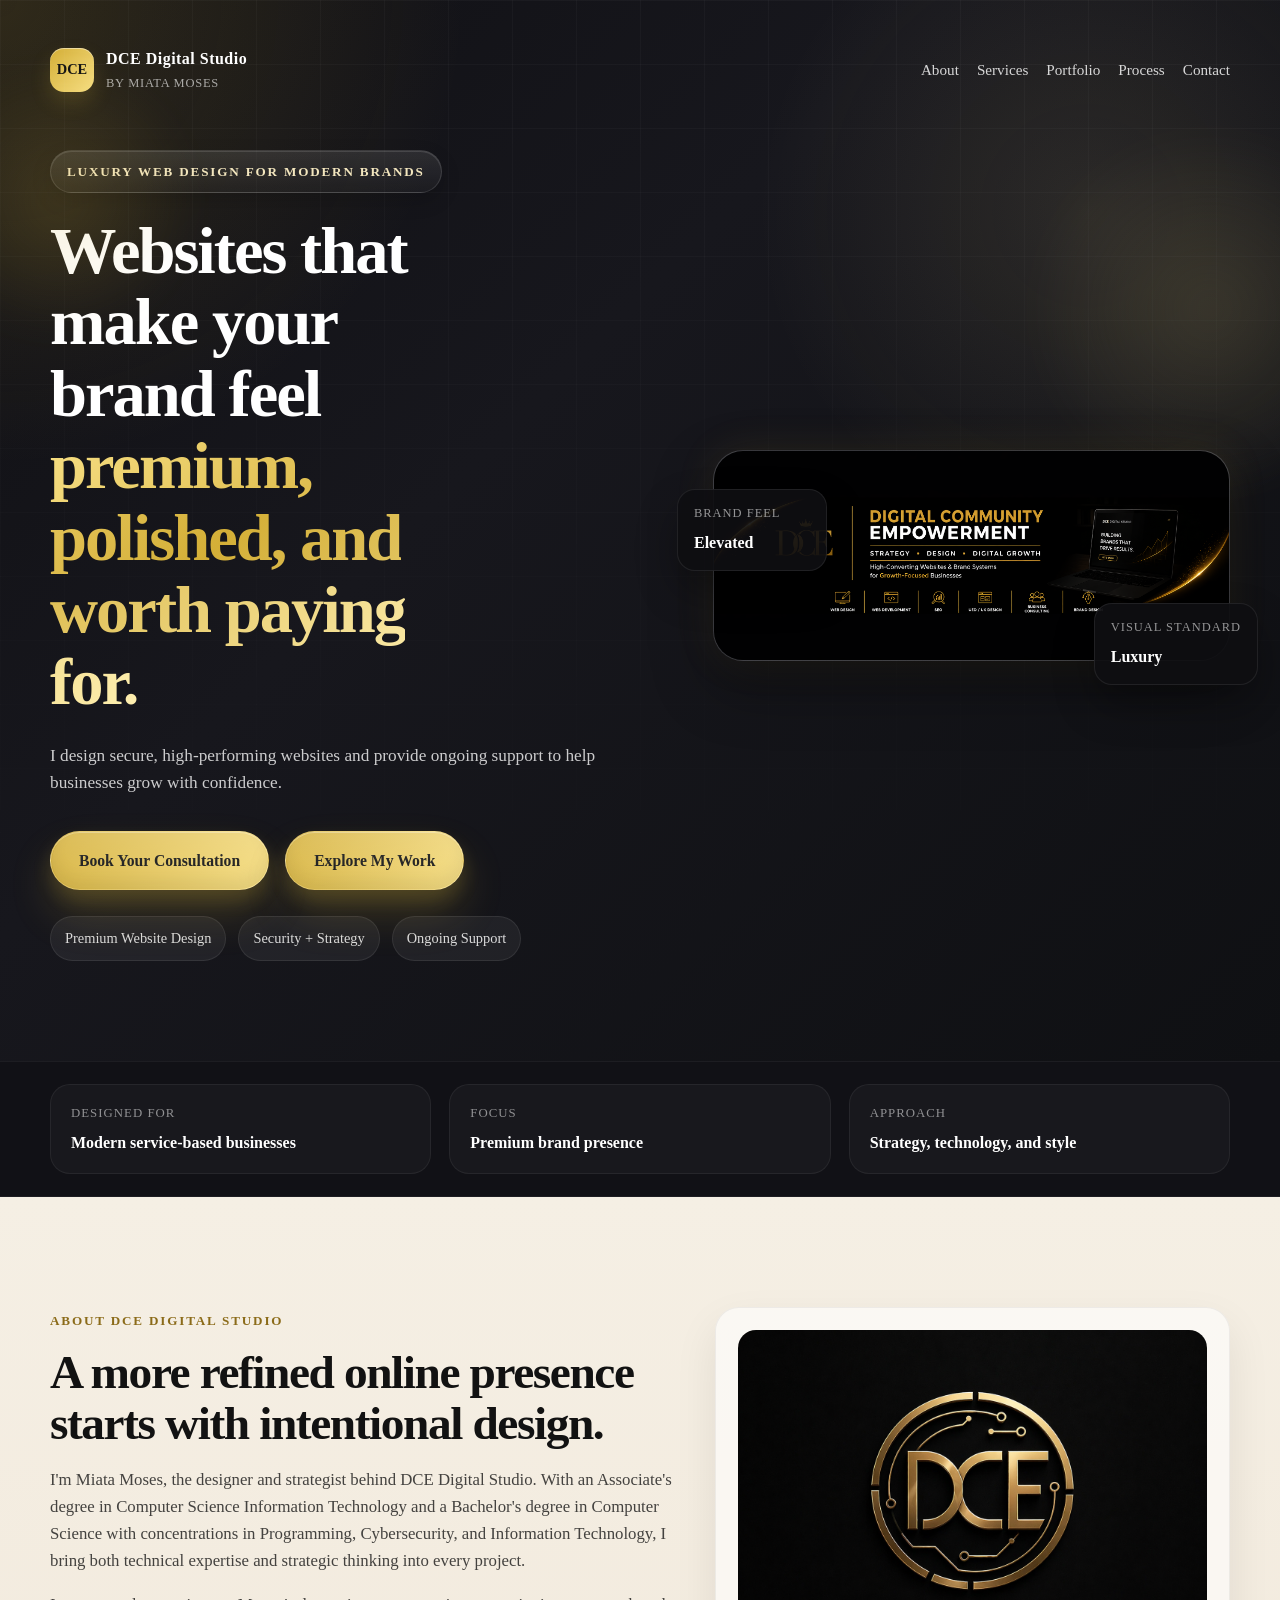
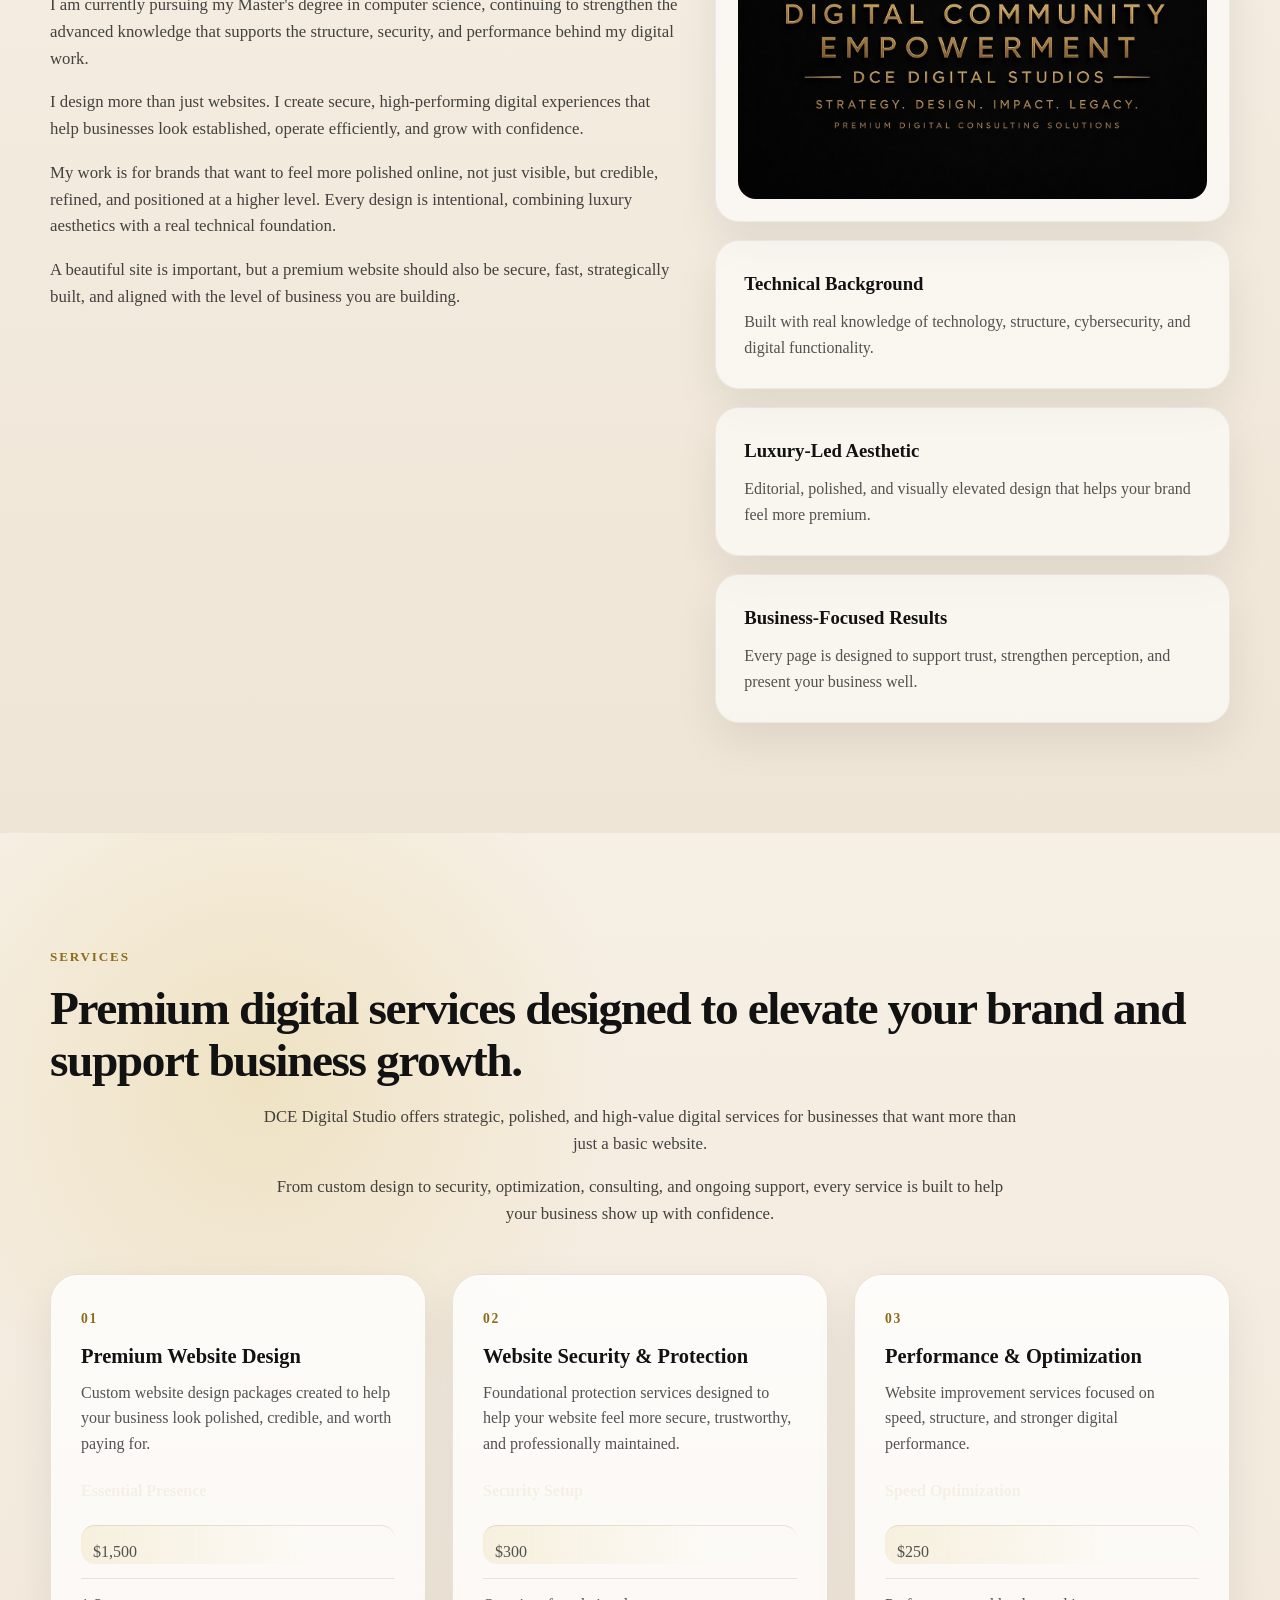
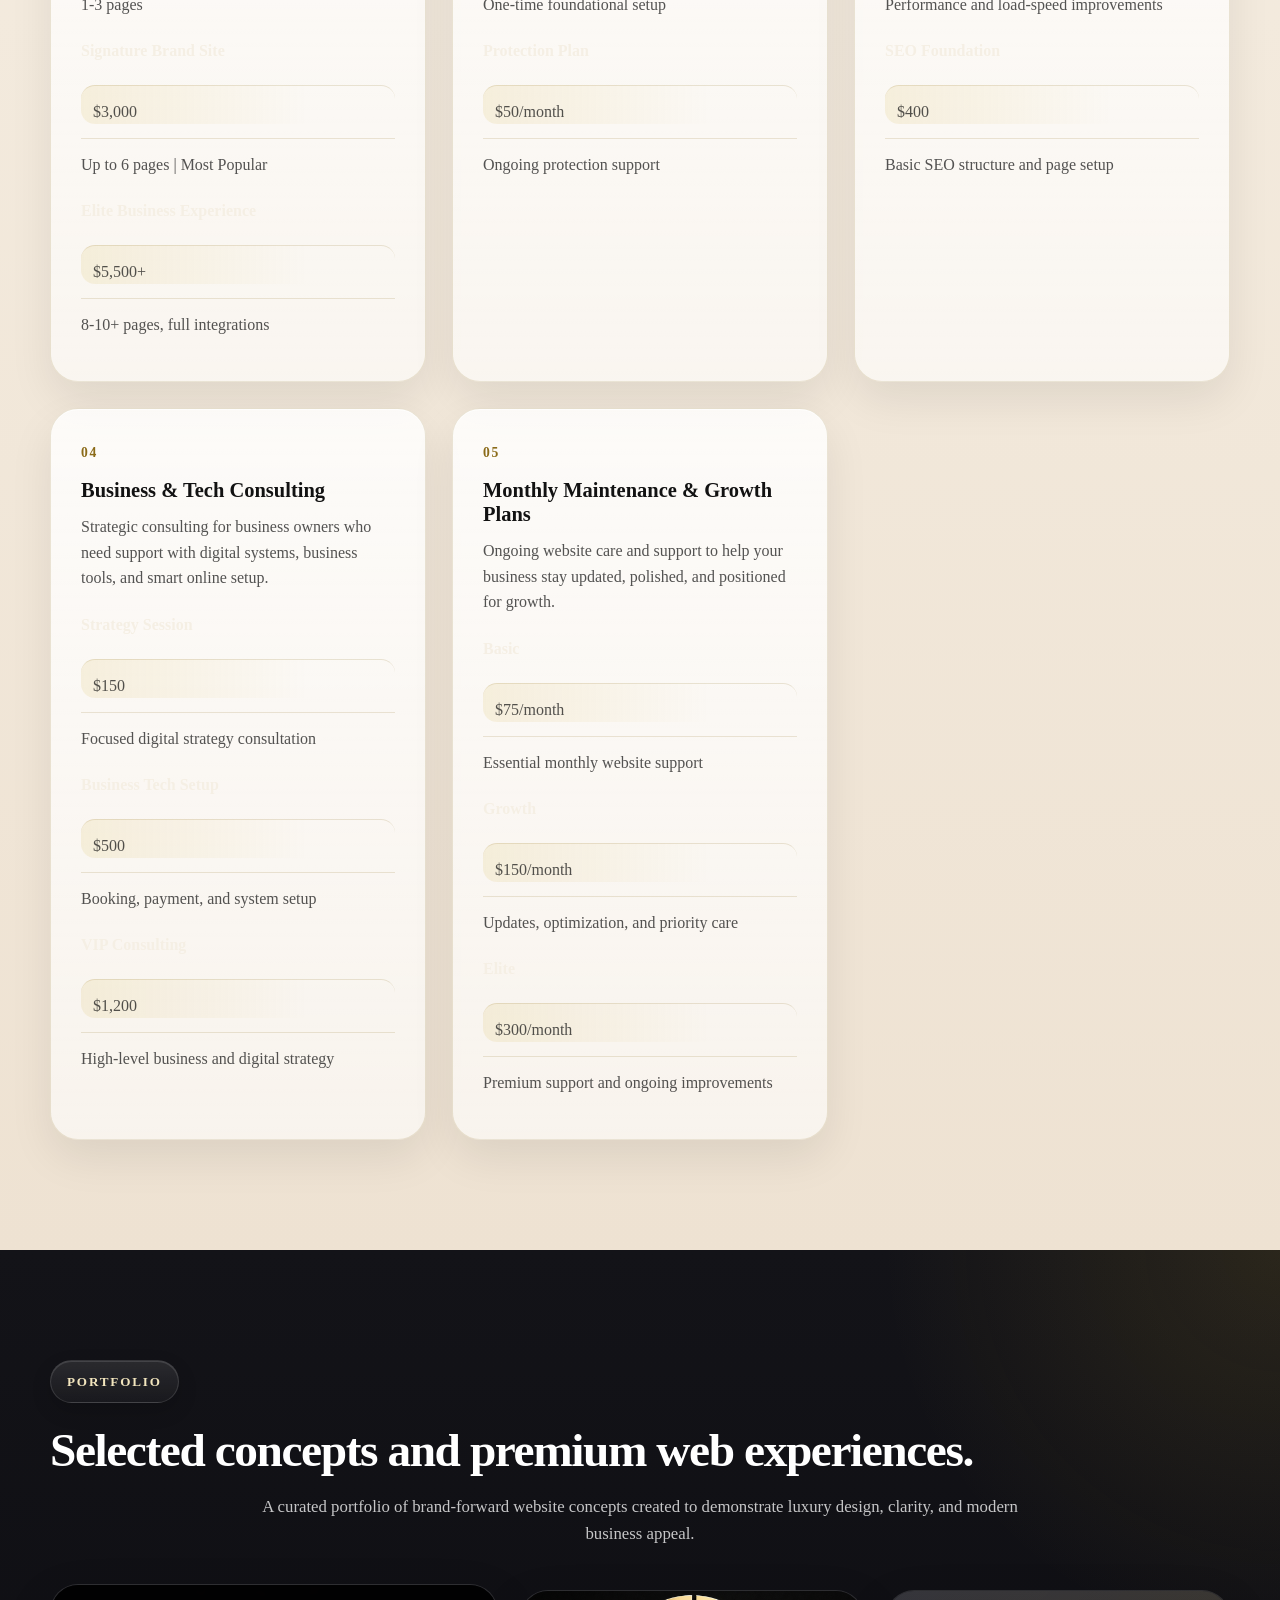
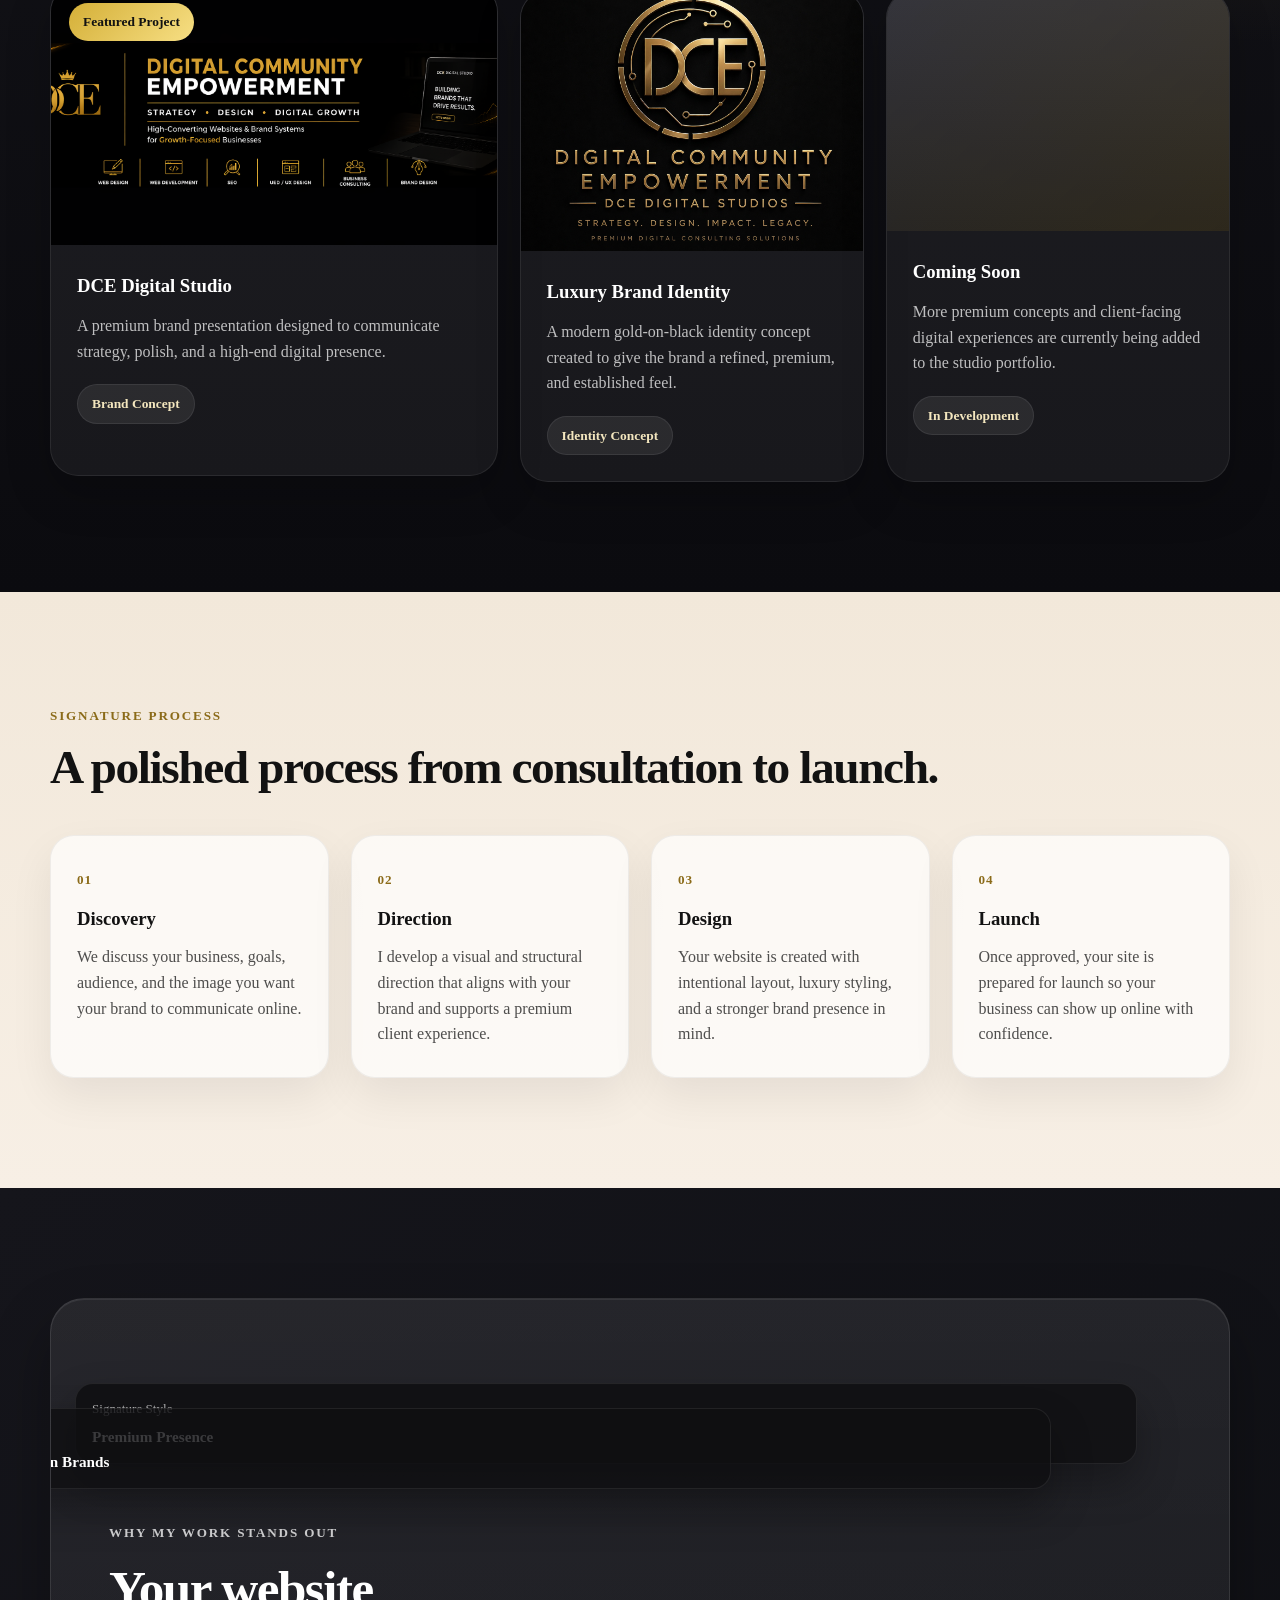
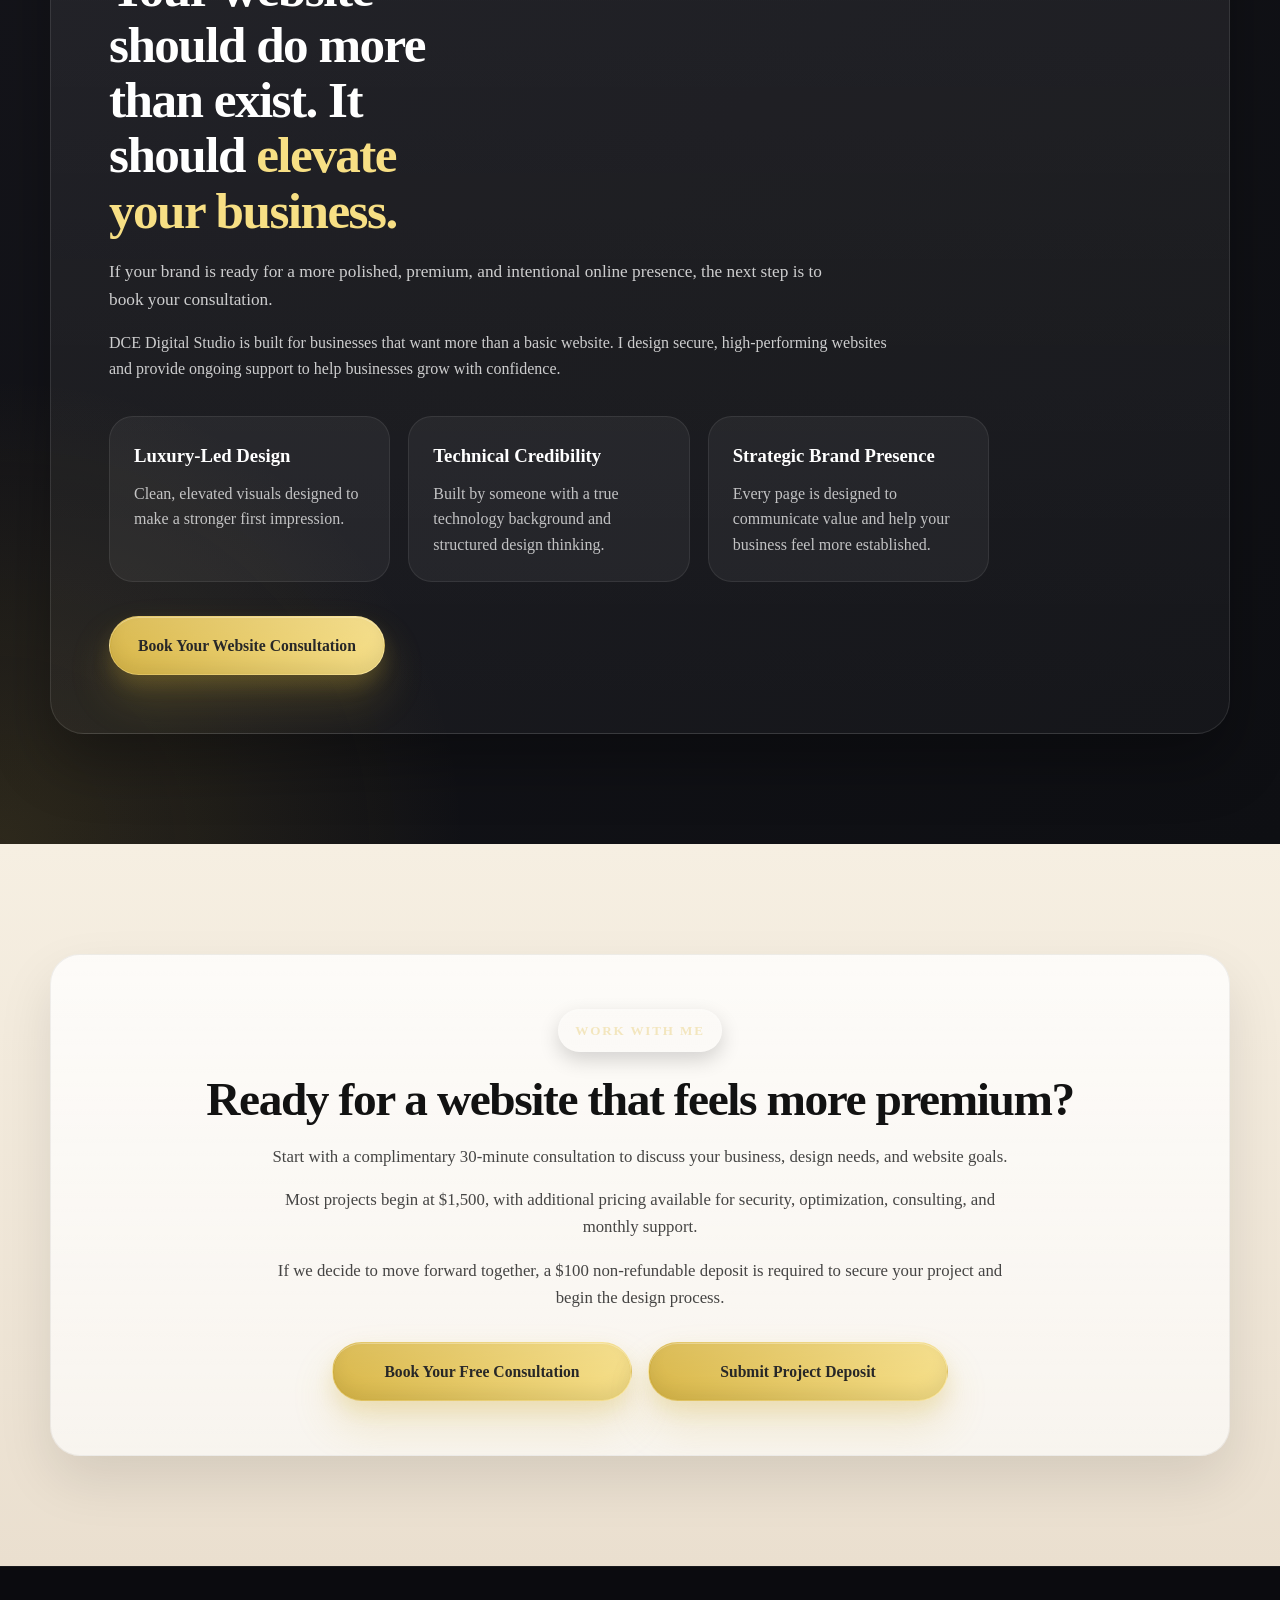
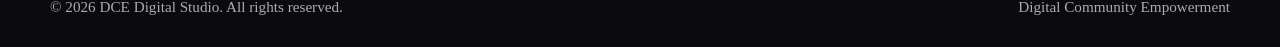
==== commit 9eaf20c4: "Update index.html" ====
--- a/index.html
+++ b/index.html
@@ -3,13 +3,17 @@
 <head>
   <meta charset="UTF-8" />
   <meta name="viewport" content="width=device-width, initial-scale=1.0" />
+
   <title>DCE Digital Studio | Premium Web Design</title>
+
   <meta
     name="description"
     content="DCE Digital Studio creates premium websites, strategic digital services, and ongoing support for modern businesses that want to look polished, credible, and high-value online."
   />
+
   <link rel="stylesheet" href="styles.css" />
 </head>
+
 <body>
 
   <!-- HERO -->
@@ -22,6 +26,7 @@
       <nav class="navbar">
         <div class="logo-wrap">
           <div class="logo-mark">DCE</div>
+
           <div class="logo-text">
             <span class="logo-title">DCE Digital Studio</span>
             <span class="logo-subtitle">by Miata Moses</span>
@@ -47,8 +52,8 @@
           </h1>
 
           <p class="hero-description">
-  I design secure, high-performing websites and provide ongoing support to help businesses grow with confidence.
-</p>
+            I design secure, high-performing websites and provide ongoing support to help businesses grow with confidence.
+          </p>
 
           <div class="button-group">
             <a
@@ -59,7 +64,10 @@
             >
               Book Your Consultation
             </a>
-            <a href="#portfolio" class="btn btn-secondary">Explore My Work</a>
+
+            <a href="#portfolio" class="btn btn-secondary">
+              Explore My Work
+            </a>
           </div>
 
           <div class="hero-badges">
@@ -101,10 +109,12 @@
         <span>Designed For</span>
         <strong>Modern service-based businesses</strong>
       </div>
+
       <div class="trust-item">
         <span>Focus</span>
         <strong>Premium brand presence</strong>
       </div>
+
       <div class="trust-item">
         <span>Approach</span>
         <strong>Strategy, technology, and style</strong>
@@ -122,24 +132,24 @@
           <h2 class="section-title">A more refined online presence starts with intentional design.</h2>
 
           <p class="section-text">
-  I'm Miata Moses, the designer and strategist behind DCE Digital Studio. With an Associate's degree in Computer Science Information Technology and a Bachelor's degree in Computer Science with concentrations in Programming, Cybersecurity, and Information Technology, I bring both technical expertise and strategic thinking into every project.
-</p>
-
-<p class="section-text">
-  I am currently pursuing my Master's degree in computer science, continuing to strengthen the advanced knowledge that supports the structure, security, and performance behind my digital work.
-</p>
-
-<p class="section-text">
-  I design more than just websites — I create secure, high-performing digital experiences that help businesses look established, operate efficiently, and grow with confidence.
-</p>
-
-<p class="section-text">
-  My work is for brands that want to feel more polished online — not just visible, but credible, refined, and positioned at a higher level. Every design is intentional, combining luxury aesthetics with real technical foundation.
-</p>
-
-<p class="section-text">
-  A beautiful site is important, but a premium website should also be secure, fast, strategically built, and aligned with the level of business you are building.
-</p>
+            I'm Miata Moses, the designer and strategist behind DCE Digital Studio. With an Associate's degree in Computer Science Information Technology and a Bachelor's degree in Computer Science with concentrations in Programming, Cybersecurity, and Information Technology, I bring both technical expertise and strategic thinking into every project.
+          </p>
+
+          <p class="section-text">
+            I am currently pursuing my Master's degree in computer science, continuing to strengthen the advanced knowledge that supports the structure, security, and performance behind my digital work.
+          </p>
+
+          <p class="section-text">
+            I design more than just websites. I create secure, high-performing digital experiences that help businesses look established, operate efficiently, and grow with confidence.
+          </p>
+
+          <p class="section-text">
+            My work is for brands that want to feel more polished online, not just visible, but credible, refined, and positioned at a higher level. Every design is intentional, combining luxury aesthetics with a real technical foundation.
+          </p>
+
+          <p class="section-text">
+            A beautiful site is important, but a premium website should also be secure, fast, strategically built, and aligned with the level of business you are building.
+          </p>
         </div>
 
         <div class="about-highlights">
@@ -171,86 +181,168 @@
   </section>
 
   <!-- SERVICES -->
-<section id="services" class="section-luxury services-section">
-  <div class="container">
-    <span class="eyebrow-dark">Services</span>
-
-    <h2 class="section-title">Premium digital services designed to elevate your brand and support business growth.</h2>
-
-    <p class="section-text center-text">
-      DCE Digital Studio offers strategic, polished, and high-value digital services for businesses that want more than just a basic website.
-    </p>
-
-    <p class="section-text center-text">
-      From custom design to security, optimization, consulting, and ongoing support, every service is built to help your business show up with confidence.
-    </p>
-
-    <div class="services-grid">
-      <div class="service-card">
-        <span class="service-label">01</span>
-        <h3>Premium Website Design</h3>
-        <p>
-          Custom website design packages created to help your business look polished, credible, and worth paying for.
-        </p>
-        <div class="service-package-list">
-          <p><strong>Essential Presence - $1,500</strong><br />1-3 pages</p>
-          <p><strong>Signature Brand Site - $3,000</strong><br />Up to 6 pages (Most Popular)</p>
-          <p><strong>Elite Business Experience - $5,500+</strong><br />8-10+ pages, full integrations</p>
-        </div>
-      </div>
-
-      <div class="service-card">
-        <span class="service-label">02</span>
-        <h3>Website Security &amp; Protection</h3>
-        <p>
-          Foundational protection services designed to help your website feel more secure, trustworthy, and professionally maintained.
-        </p>
-        <div class="service-package-list">
-          <p><strong>Security Setup - $300</strong></p>
-          <p><strong>Protection Plan - $50/month</strong></p>
-        </div>
-      </div>
-
-      <div class="service-card">
-        <span class="service-label">03</span>
-        <h3>Performance &amp; Optimization</h3>
-        <p>
-          Website improvement services focused on speed, structure, and stronger digital performance.
-        </p>
-        <div class="service-package-list">
-          <p><strong>Speed Optimization - $250</strong></p>
-          <p><strong>SEO Foundation - $400</strong></p>
-        </div>
-      </div>
-
-      <div class="service-card">
-        <span class="service-label">04</span>
-        <h3>Business &amp; Tech Consulting</h3>
-        <p>
-          Strategic consulting for business owners who need support with digital systems, business tools, and smart online setup.
-        </p>
-        <div class="service-package-list">
-          <p><strong>Strategy Session - $150</strong></p>
-          <p><strong>Business Tech Setup - $500</strong></p>
-          <p><strong>VIP Consulting - $1,200</strong></p>
-        </div>
-      </div>
-
-      <div class="service-card">
-        <span class="service-label">05</span>
-        <h3>Monthly Maintenance &amp; Growth Plans</h3>
-        <p>
-          Ongoing website care and support to help your business stay updated, polished, and positioned for growth.
-        </p>
-        <div class="service-package-list">
-          <p><strong>Basic - $75/month</strong></p>
-          <p><strong>Growth - $150/month</strong></p>
-          <p><strong>Elite - $300/month</strong></p>
-        </div>
-      </div>
-    </div>
-  </div>
-</section>
+  <section id="services" class="section-luxury services-section">
+    <div class="container">
+      <span class="eyebrow-dark">Services</span>
+
+      <h2 class="section-title">Premium digital services designed to elevate your brand and support business growth.</h2>
+
+      <p class="section-text center-text">
+        DCE Digital Studio offers strategic, polished, and high-value digital services for businesses that want more than just a basic website.
+      </p>
+
+      <p class="section-text center-text">
+        From custom design to security, optimization, consulting, and ongoing support, every service is built to help your business show up with confidence.
+      </p>
+
+      <div class="services-grid">
+
+        <!-- SERVICE 01 -->
+        <div class="service-card">
+          <span class="service-label">01</span>
+
+          <h3>Premium Website Design</h3>
+
+          <p>
+            Custom website design packages created to help your business look polished, credible, and worth paying for.
+          </p>
+
+          <div class="service-package-list">
+            <div class="package-item">
+              <h4>Essential Presence</h4>
+              <p class="price">$1,500</p>
+              <p class="desc">1-3 pages</p>
+            </div>
+
+            <div class="package-item featured-package">
+              <h4>Signature Brand Site</h4>
+              <p class="price">$3,000</p>
+              <p class="desc">Up to 6 pages | Most Popular</p>
+            </div>
+
+            <div class="package-item">
+              <h4>Elite Business Experience</h4>
+              <p class="price">$5,500+</p>
+              <p class="desc">8-10+ pages, full integrations</p>
+            </div>
+          </div>
+        </div>
+
+        <!-- SERVICE 02 -->
+        <div class="service-card">
+          <span class="service-label">02</span>
+
+          <h3>Website Security &amp; Protection</h3>
+
+          <p>
+            Foundational protection services designed to help your website feel more secure, trustworthy, and professionally maintained.
+          </p>
+
+          <div class="service-package-list">
+            <div class="package-item">
+              <h4>Security Setup</h4>
+              <p class="price">$300</p>
+              <p class="desc">One-time foundational setup</p>
+            </div>
+
+            <div class="package-item">
+              <h4>Protection Plan</h4>
+              <p class="price">$50/month</p>
+              <p class="desc">Ongoing protection support</p>
+            </div>
+          </div>
+        </div>
+
+        <!-- SERVICE 03 -->
+        <div class="service-card">
+          <span class="service-label">03</span>
+
+          <h3>Performance &amp; Optimization</h3>
+
+          <p>
+            Website improvement services focused on speed, structure, and stronger digital performance.
+          </p>
+
+          <div class="service-package-list">
+            <div class="package-item">
+              <h4>Speed Optimization</h4>
+              <p class="price">$250</p>
+              <p class="desc">Performance and load-speed improvements</p>
+            </div>
+
+            <div class="package-item">
+              <h4>SEO Foundation</h4>
+              <p class="price">$400</p>
+              <p class="desc">Basic SEO structure and page setup</p>
+            </div>
+          </div>
+        </div>
+
+        <!-- SERVICE 04 -->
+        <div class="service-card">
+          <span class="service-label">04</span>
+
+          <h3>Business &amp; Tech Consulting</h3>
+
+          <p>
+            Strategic consulting for business owners who need support with digital systems, business tools, and smart online setup.
+          </p>
+
+          <div class="service-package-list">
+            <div class="package-item">
+              <h4>Strategy Session</h4>
+              <p class="price">$150</p>
+              <p class="desc">Focused digital strategy consultation</p>
+            </div>
+
+            <div class="package-item">
+              <h4>Business Tech Setup</h4>
+              <p class="price">$500</p>
+              <p class="desc">Booking, payment, and system setup</p>
+            </div>
+
+            <div class="package-item">
+              <h4>VIP Consulting</h4>
+              <p class="price">$1,200</p>
+              <p class="desc">High-level business and digital strategy</p>
+            </div>
+          </div>
+        </div>
+
+        <!-- SERVICE 05 -->
+        <div class="service-card">
+          <span class="service-label">05</span>
+
+          <h3>Monthly Maintenance &amp; Growth Plans</h3>
+
+          <p>
+            Ongoing website care and support to help your business stay updated, polished, and positioned for growth.
+          </p>
+
+          <div class="service-package-list">
+            <div class="package-item">
+              <h4>Basic</h4>
+              <p class="price">$75/month</p>
+              <p class="desc">Essential monthly website support</p>
+            </div>
+
+            <div class="package-item">
+              <h4>Growth</h4>
+              <p class="price">$150/month</p>
+              <p class="desc">Updates, optimization, and priority care</p>
+            </div>
+
+            <div class="package-item">
+              <h4>Elite</h4>
+              <p class="price">$300/month</p>
+              <p class="desc">Premium support and ongoing improvements</p>
+            </div>
+          </div>
+        </div>
+
+      </div>
+    </div>
+  </section>
 
   <!-- PORTFOLIO -->
   <section id="portfolio" class="section section-dark">
@@ -270,6 +362,7 @@
               src="Company Photo.jpg"
               alt="DCE Digital Studio featured brand concept"
             />
+
             <div class="portfolio-overlay">
               <span class="portfolio-tag">Featured Project</span>
             </div>
@@ -277,9 +370,11 @@
 
           <div class="portfolio-content">
             <h3>DCE Digital Studio</h3>
+
             <p>
               A premium brand presentation designed to communicate strategy, polish, and a high-end digital presence.
             </p>
+
             <span class="portfolio-status">Brand Concept</span>
           </div>
         </article>
@@ -294,9 +389,11 @@
 
           <div class="portfolio-content">
             <h3>Luxury Brand Identity</h3>
+
             <p>
               A modern gold-on-black identity concept created to give the brand a refined, premium, and established feel.
             </p>
+
             <span class="portfolio-status">Identity Concept</span>
           </div>
         </article>
@@ -306,9 +403,11 @@
 
           <div class="portfolio-content">
             <h3>Coming Soon</h3>
+
             <p>
               More premium concepts and client-facing digital experiences are currently being added to the studio portfolio.
             </p>
+
             <span class="portfolio-status">In Development</span>
           </div>
         </article>
@@ -320,6 +419,7 @@
   <section id="process" class="section-luxury process-section">
     <div class="container">
       <span class="eyebrow-dark">Signature Process</span>
+
       <h2 class="section-title">A polished process from consultation to launch.</h2>
 
       <div class="process-grid">
@@ -368,7 +468,7 @@
           <span class="eyebrow-impact">Why My Work Stands Out</span>
 
           <h2 class="impact-title">
-            Your website should do more than exist it should
+            Your website should do more than exist. It should
             <span class="highlight">elevate your business.</span>
           </h2>
 
@@ -439,6 +539,7 @@
           >
             Book Your Free Consultation
           </a>
+
           <a
             href="https://buy.stripe.com/dRm7sL1VM1jG6wh0ZQ1RC00"
             class="btn btn-secondary"
--- a/styles.css
+++ b/styles.css
@@ -9,6 +9,7 @@
 
 html {
   scroll-behavior: smooth;
+  -webkit-text-size-adjust: 100%;
 }
 
 body {
@@ -548,28 +549,44 @@
    SERVICES
 ========================= */
 .services-section {
-  background: linear-gradient(180deg, #f6efe4 0%, #eee2d2 100%);
+  background:
+    radial-gradient(circle at 20% 12%, rgba(212, 175, 55, 0.18), transparent 18%),
+    linear-gradient(180deg, #f6efe4 0%, #eee2d2 100%);
 }
 
 .services-grid {
   display: grid;
-  grid-template-columns: repeat(4, 1fr);
-  gap: 22px;
-  margin-top: 42px;
+  grid-template-columns: repeat(3, minmax(260px, 1fr));
+  gap: 26px;
+  margin-top: 46px;
+  align-items: stretch;
 }
 
 .service-card {
-  padding: 28px;
-  border-radius: 24px;
-  background: rgba(255, 255, 255, 0.62);
-  border: 1px solid rgba(18, 18, 18, 0.06);
-  box-shadow: 0 18px 44px rgba(0, 0, 0, 0.08);
-  transition: transform 0.3s ease, box-shadow 0.3s ease;
+  min-height: 100%;
+  padding: 30px;
+  border-radius: 28px;
+  background:
+    linear-gradient(180deg, rgba(255, 255, 255, 0.82), rgba(255, 255, 255, 0.6));
+  border: 1px solid rgba(139, 107, 25, 0.16);
+  box-shadow:
+    0 18px 44px rgba(0, 0, 0, 0.08),
+    inset 0 1px 0 rgba(255, 255, 255, 0.8);
+  transition:
+    transform 0.35s ease,
+    box-shadow 0.35s ease,
+    border-color 0.35s ease,
+    background 0.35s ease;
 }
 
 .service-card:hover {
-  transform: translateY(-6px);
-  box-shadow: 0 24px 52px rgba(0, 0, 0, 0.12);
+  transform: translateY(-8px);
+  border-color: rgba(212, 175, 55, 0.44);
+  box-shadow:
+    0 28px 70px rgba(0, 0, 0, 0.14),
+    0 0 0 1px rgba(212, 175, 55, 0.2),
+    0 0 38px rgba(212, 175, 55, 0.14),
+    inset 0 1px 0 rgba(255, 255, 255, 0.9);
 }
 
 .service-label {
@@ -578,17 +595,48 @@
   color: #8b6b19;
   font-size: 0.85rem;
   font-weight: 700;
-  letter-spacing: 0.08em;
+  letter-spacing: 0.12em;
 }
 
 .service-card h3 {
   color: #121212;
   margin-bottom: 12px;
+  font-size: 1.28rem;
+  line-height: 1.18;
 }
 
 .service-card p {
   margin: 0;
   color: rgba(18, 18, 18, 0.72);
+}
+
+.service-package-list {
+  margin-top: 18px;
+}
+
+.service-package-list p {
+  margin: 0 0 14px;
+  padding-top: 14px;
+  border-top: 1px solid rgba(139, 107, 25, 0.16);
+  line-height: 1.5;
+}
+
+.service-package-list strong {
+  display: inline-block;
+  color: #121212;
+  font-weight: 700;
+  letter-spacing: 0.01em;
+}
+
+.service-package-list p:nth-child(2) strong {
+  color: #8b6b19;
+}
+
+.service-package-list p:nth-child(2) {
+  background: linear-gradient(90deg, rgba(212, 175, 55, 0.13), transparent 72%);
+  border-radius: 14px;
+  padding-left: 12px;
+  padding-right: 10px;
 }
 
 /* =========================
@@ -900,7 +948,9 @@
 }
 
 /* =========================
-   LUXURY GOLD SHIMMER — SLOWER / ACROSS ALL BOXES
+   LUXURY GOLD SHIMMER AND SPIRAL OUTLINE
+   CSS-only version. It activates on hover and softly repeats.
+   True "on scroll every time" needs JavaScript, but this gives the premium effect without script.js.
 ========================= */
 .glow-card,
 .service-card,
@@ -918,6 +968,22 @@
   isolation: isolate;
 }
 
+.glow-card > *,
+.service-card > *,
+.process-card > *,
+.highlight-card > *,
+.trust-item > *,
+.portfolio-card > *,
+.brand-logo-panel > *,
+.hero-image-frame > *,
+.impact-preview-box > *,
+.impact-mini-card > *,
+.contact-box > * {
+  position: relative;
+  z-index: 4;
+}
+
+/* sweeping gold light */
 .glow-card::before,
 .service-card::before,
 .process-card::before,
@@ -938,14 +1004,14 @@
   border-radius: inherit;
   transform: skewX(-22deg);
   pointer-events: none;
-  z-index: 3;
+  z-index: 2;
   background: linear-gradient(
     115deg,
     rgba(255, 255, 255, 0) 0%,
     rgba(212, 175, 55, 0) 18%,
     rgba(212, 175, 55, 0.05) 34%,
     rgba(247, 223, 132, 0.14) 46%,
-    rgba(255, 240, 178, 0.22) 50%,
+    rgba(255, 240, 178, 0.24) 50%,
     rgba(247, 223, 132, 0.14) 54%,
     rgba(212, 175, 55, 0.05) 66%,
     rgba(212, 175, 55, 0) 82%,
@@ -955,16 +1021,103 @@
   animation: luxuryGoldShimmer 14s ease-in-out infinite;
 }
 
-.service-card::before { animation-delay: 0s; }
-.portfolio-card::before { animation-delay: 1.5s; }
-.process-card::before { animation-delay: 2.5s; }
-.highlight-card::before { animation-delay: 4s; }
-.impact-mini-card::before { animation-delay: 3s; }
-.contact-box::before { animation-delay: 5s; }
-.trust-item::before { animation-delay: 2s; }
-.brand-logo-panel::before { animation-delay: 3.5s; }
-.hero-image-frame::before { animation-delay: 1s; }
-.impact-preview-box::before { animation-delay: 4.5s; }
+/* golden spiral outline */
+.glow-card::after,
+.service-card::after,
+.process-card::after,
+.highlight-card::after,
+.trust-item::after,
+.portfolio-card::after,
+.brand-logo-panel::after,
+.hero-image-frame::after,
+.impact-preview-box::after,
+.impact-mini-card::after,
+.contact-box::after {
+  content: "";
+  position: absolute;
+  inset: 0;
+  padding: 1.6px;
+  border-radius: inherit;
+  pointer-events: none;
+  z-index: 3;
+  opacity: 0;
+  background:
+    conic-gradient(
+      from 0deg,
+      transparent 0deg,
+      rgba(212, 175, 55, 0.2) 70deg,
+      rgba(247, 223, 132, 0.95) 110deg,
+      rgba(255, 240, 178, 0.95) 145deg,
+      rgba(212, 175, 55, 0.32) 210deg,
+      transparent 290deg,
+      transparent 360deg
+    );
+  -webkit-mask:
+    linear-gradient(#000 0 0) content-box,
+    linear-gradient(#000 0 0);
+  -webkit-mask-composite: xor;
+  mask-composite: exclude;
+  animation: luxurySpiralOutline 9s ease-in-out infinite;
+}
+
+/* stronger pop when mouse is over each bubble */
+.glow-card:hover::after,
+.service-card:hover::after,
+.process-card:hover::after,
+.highlight-card:hover::after,
+.trust-item:hover::after,
+.portfolio-card:hover::after,
+.brand-logo-panel:hover::after,
+.hero-image-frame:hover::after,
+.impact-preview-box:hover::after,
+.impact-mini-card:hover::after,
+.contact-box:hover::after {
+  opacity: 1;
+  animation-duration: 2.4s;
+}
+
+/* delay each bubble so the gold activation feels like it travels */
+.service-card:nth-child(1)::before,
+.service-card:nth-child(1)::after { animation-delay: 0s; }
+
+.service-card:nth-child(2)::before,
+.service-card:nth-child(2)::after { animation-delay: 0.9s; }
+
+.service-card:nth-child(3)::before,
+.service-card:nth-child(3)::after { animation-delay: 1.8s; }
+
+.service-card:nth-child(4)::before,
+.service-card:nth-child(4)::after { animation-delay: 2.7s; }
+
+.service-card:nth-child(5)::before,
+.service-card:nth-child(5)::after { animation-delay: 3.6s; }
+
+.portfolio-card::before,
+.portfolio-card::after { animation-delay: 1.5s; }
+
+.process-card::before,
+.process-card::after { animation-delay: 2.5s; }
+
+.highlight-card::before,
+.highlight-card::after { animation-delay: 4s; }
+
+.impact-mini-card::before,
+.impact-mini-card::after { animation-delay: 3s; }
+
+.contact-box::before,
+.contact-box::after { animation-delay: 5s; }
+
+.trust-item::before,
+.trust-item::after { animation-delay: 2s; }
+
+.brand-logo-panel::before,
+.brand-logo-panel::after { animation-delay: 3.5s; }
+
+.hero-image-frame::before,
+.hero-image-frame::after { animation-delay: 1s; }
+
+.impact-preview-box::before,
+.impact-preview-box::after { animation-delay: 4.5s; }
 
 @keyframes luxuryGoldShimmer {
   0% {
@@ -986,6 +1139,76 @@
   100% {
     left: 190%;
     opacity: 0;
+  }
+}
+
+@keyframes luxurySpiralOutline {
+  0% {
+    opacity: 0;
+    transform: rotate(0deg) scale(0.985);
+  }
+  8% {
+    opacity: 0.95;
+  }
+  38% {
+    opacity: 0.75;
+  }
+  65% {
+    opacity: 0.28;
+  }
+  100% {
+    opacity: 0;
+    transform: rotate(360deg) scale(1.01);
+  }
+}
+
+/* Scroll reveal enhancement for browsers that support view timelines */
+@supports (animation-timeline: view()) {
+  .service-card,
+  .process-card,
+  .highlight-card,
+  .portfolio-card,
+  .impact-mini-card,
+  .trust-item {
+    animation: cardScrollPop both;
+    animation-timeline: view();
+    animation-range: entry 0% cover 28%;
+  }
+
+  .service-card::after,
+  .process-card::after,
+  .highlight-card::after,
+  .portfolio-card::after,
+  .impact-mini-card::after,
+  .trust-item::after {
+    animation: scrollSpiralActivate both;
+    animation-timeline: view();
+    animation-range: entry 0% cover 32%;
+  }
+}
+
+@keyframes cardScrollPop {
+  from {
+    opacity: 0.72;
+    transform: translateY(22px) scale(0.985);
+  }
+  to {
+    opacity: 1;
+    transform: translateY(0) scale(1);
+  }
+}
+
+@keyframes scrollSpiralActivate {
+  from {
+    opacity: 0;
+    transform: rotate(0deg) scale(0.98);
+  }
+  45% {
+    opacity: 1;
+  }
+  to {
+    opacity: 0;
+    transform: rotate(360deg) scale(1.01);
   }
 }
 
@@ -1027,7 +1250,7 @@
   .impact-mini-grid,
   .trust-strip-grid,
   .process-grid {
-    grid-template-columns: repeat(2, 1fr);
+    grid-template-columns: repeat(2, minmax(260px, 1fr));
   }
 
   .mockup-shell {
@@ -1142,7 +1365,25 @@
     padding: 20px;
   }
 
+  .service-card {
+    padding: 24px 22px;
+  }
+
   .portfolio-real-image img {
     height: 220px;
   }
 }
+
+/* =========================
+   REDUCED MOTION
+========================= */
+@media (prefers-reduced-motion: reduce) {
+  *,
+  *::before,
+  *::after {
+    animation-duration: 0.001ms !important;
+    animation-iteration-count: 1 !important;
+    scroll-behavior: auto !important;
+    transition-duration: 0.001ms !important;
+  }
+}
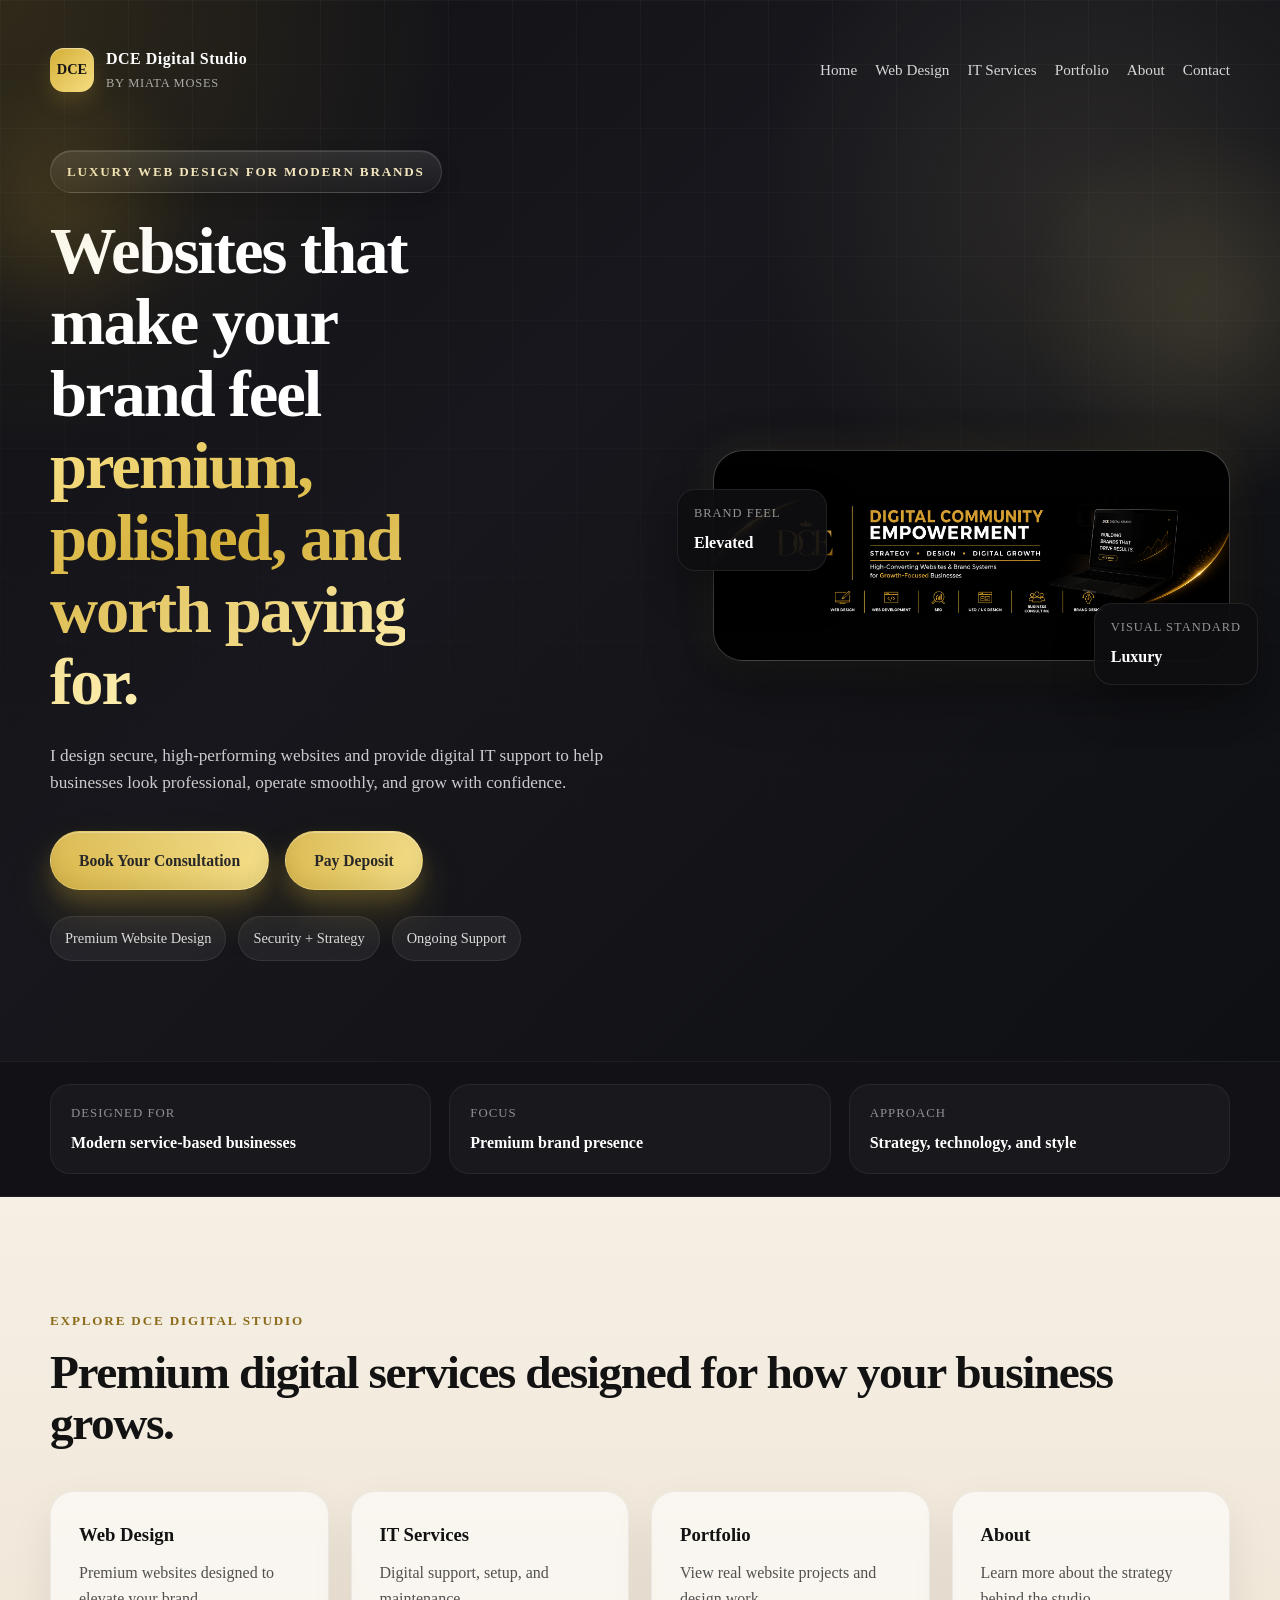
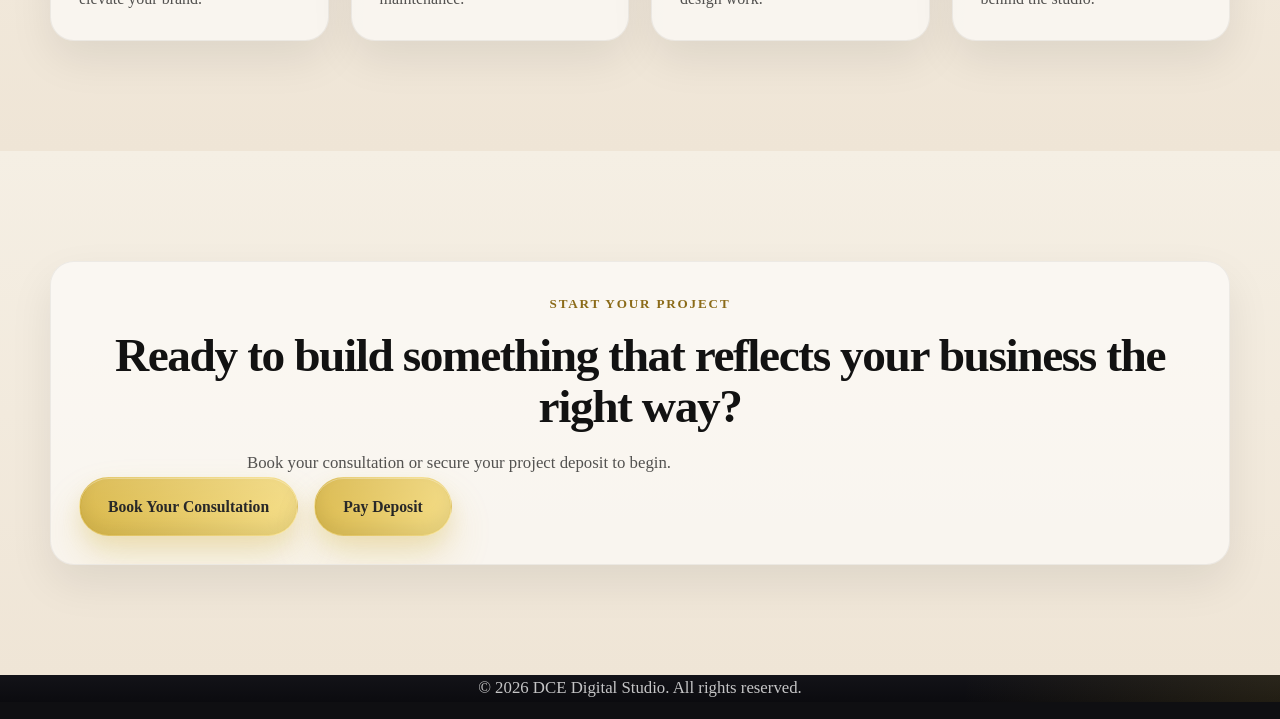
==== commit 170aca31: "Update index.html" ====
--- a/index.html
+++ b/index.html
@@ -4,11 +4,11 @@
   <meta charset="UTF-8" />
   <meta name="viewport" content="width=device-width, initial-scale=1.0" />
 
-  <title>DCE Digital Studio | Premium Web Design</title>
+  <title>DCE Digital Studio | Premium Web Design & Digital IT Support</title>
 
   <meta
     name="description"
-    content="DCE Digital Studio creates premium websites, strategic digital services, and ongoing support for modern businesses that want to look polished, credible, and high-value online."
+    content="DCE Digital Studio creates premium websites, digital IT support, website maintenance, and strategic digital services for modern businesses that want to look polished, credible, and high-value online."
   />
 
   <link rel="stylesheet" href="styles.css" />
@@ -34,11 +34,12 @@
         </div>
 
         <div class="nav-links">
-          <a href="#about">About</a>
-          <a href="#services">Services</a>
-          <a href="#portfolio">Portfolio</a>
-          <a href="#process">Process</a>
-          <a href="#contact">Contact</a>
+          <a href="index.html">Home</a>
+          <a href="webdesign.html">Web Design</a>
+          <a href="itservices.html">IT Services</a>
+          <a href="portfolio.html">Portfolio</a>
+          <a href="about.html">About</a>
+          <a href="contact.html">Contact</a>
         </div>
       </nav>
 
@@ -52,7 +53,7 @@
           </h1>
 
           <p class="hero-description">
-            I design secure, high-performing websites and provide ongoing support to help businesses grow with confidence.
+            I design secure, high-performing websites and provide digital IT support to help businesses look professional, operate smoothly, and grow with confidence.
           </p>
 
           <div class="button-group">
@@ -65,8 +66,13 @@
               Book Your Consultation
             </a>
 
-            <a href="#portfolio" class="btn btn-secondary">
-              Explore My Work
+            <a
+              href="https://buy.stripe.com/dRm7sL1VM1jG6wh0ZQ1RC00"
+              class="btn btn-secondary"
+              target="_blank"
+              rel="noopener noreferrer"
+            >
+              Pay Deposit
             </a>
           </div>
 
@@ -122,431 +128,68 @@
     </div>
   </section>
 
-  <!-- ABOUT -->
-  <section id="about" class="section-luxury">
-    <div class="container">
-      <div class="about-wrapper">
-        <div class="about-intro">
-          <span class="eyebrow-dark">About DCE Digital Studio</span>
-
-          <h2 class="section-title">A more refined online presence starts with intentional design.</h2>
-
-          <p class="section-text">
-            I'm Miata Moses, the designer and strategist behind DCE Digital Studio. With an Associate's degree in Computer Science Information Technology and a Bachelor's degree in Computer Science with concentrations in Programming, Cybersecurity, and Information Technology, I bring both technical expertise and strategic thinking into every project.
-          </p>
-
-          <p class="section-text">
-            I am currently pursuing my Master's degree in computer science, continuing to strengthen the advanced knowledge that supports the structure, security, and performance behind my digital work.
-          </p>
-
-          <p class="section-text">
-            I design more than just websites. I create secure, high-performing digital experiences that help businesses look established, operate efficiently, and grow with confidence.
-          </p>
-
-          <p class="section-text">
-            My work is for brands that want to feel more polished online, not just visible, but credible, refined, and positioned at a higher level. Every design is intentional, combining luxury aesthetics with a real technical foundation.
-          </p>
-
-          <p class="section-text">
-            A beautiful site is important, but a premium website should also be secure, fast, strategically built, and aligned with the level of business you are building.
-          </p>
-        </div>
-
-        <div class="about-highlights">
-          <div class="brand-logo-panel glow-card">
-            <img
-              src="Company Logo.jpg"
-              alt="DCE Digital Studio logo"
-              class="about-logo-image"
-            />
-          </div>
-
-          <div class="highlight-card">
-            <h3>Technical Background</h3>
-            <p>Built with real knowledge of technology, structure, cybersecurity, and digital functionality.</p>
-          </div>
-
-          <div class="highlight-card">
-            <h3>Luxury-Led Aesthetic</h3>
-            <p>Editorial, polished, and visually elevated design that helps your brand feel more premium.</p>
-          </div>
-
-          <div class="highlight-card">
-            <h3>Business-Focused Results</h3>
-            <p>Every page is designed to support trust, strengthen perception, and present your business well.</p>
-          </div>
-        </div>
+  <!-- QUICK LINKS -->
+  <section class="section-luxury">
+    <div class="container">
+      <span class="eyebrow-dark">Explore DCE Digital Studio</span>
+
+      <h2 class="section-title">
+        Premium digital services designed for how your business grows.
+      </h2>
+
+      <div class="services-grid">
+        <a href="webdesign.html" class="highlight-card">
+          <h3>Web Design</h3>
+          <p>Premium websites designed to elevate your brand.</p>
+        </a>
+
+        <a href="itservices.html" class="highlight-card">
+          <h3>IT Services</h3>
+          <p>Digital support, setup, and maintenance.</p>
+        </a>
+
+        <a href="portfolio.html" class="highlight-card">
+          <h3>Portfolio</h3>
+          <p>View real website projects and design work.</p>
+        </a>
+
+        <a href="about.html" class="highlight-card">
+          <h3>About</h3>
+          <p>Learn more about the strategy behind the studio.</p>
+        </a>
       </div>
     </div>
   </section>
 
-  <!-- SERVICES -->
-  <section id="services" class="section-luxury services-section">
-    <div class="container">
-      <span class="eyebrow-dark">Services</span>
-
-      <h2 class="section-title">Premium digital services designed to elevate your brand and support business growth.</h2>
-
-      <p class="section-text center-text">
-        DCE Digital Studio offers strategic, polished, and high-value digital services for businesses that want more than just a basic website.
-      </p>
-
-      <p class="section-text center-text">
-        From custom design to security, optimization, consulting, and ongoing support, every service is built to help your business show up with confidence.
-      </p>
-
-      <div class="services-grid">
-
-        <!-- SERVICE 01 -->
-        <div class="service-card">
-          <span class="service-label">01</span>
-
-          <h3>Premium Website Design</h3>
-
-          <p>
-            Custom website design packages created to help your business look polished, credible, and worth paying for.
-          </p>
-
-          <div class="service-package-list">
-            <div class="package-item">
-              <h4>Essential Presence</h4>
-              <p class="price">$1,500</p>
-              <p class="desc">1-3 pages</p>
-            </div>
-
-            <div class="package-item featured-package">
-              <h4>Signature Brand Site</h4>
-              <p class="price">$3,000</p>
-              <p class="desc">Up to 6 pages | Most Popular</p>
-            </div>
-
-            <div class="package-item">
-              <h4>Elite Business Experience</h4>
-              <p class="price">$5,500+</p>
-              <p class="desc">8-10+ pages, full integrations</p>
-            </div>
-          </div>
-        </div>
-
-        <!-- SERVICE 02 -->
-        <div class="service-card">
-          <span class="service-label">02</span>
-
-          <h3>Website Security &amp; Protection</h3>
-
-          <p>
-            Foundational protection services designed to help your website feel more secure, trustworthy, and professionally maintained.
-          </p>
-
-          <div class="service-package-list">
-            <div class="package-item">
-              <h4>Security Setup</h4>
-              <p class="price">$300</p>
-              <p class="desc">One-time foundational setup</p>
-            </div>
-
-            <div class="package-item">
-              <h4>Protection Plan</h4>
-              <p class="price">$50/month</p>
-              <p class="desc">Ongoing protection support</p>
-            </div>
-          </div>
-        </div>
-
-        <!-- SERVICE 03 -->
-        <div class="service-card">
-          <span class="service-label">03</span>
-
-          <h3>Performance &amp; Optimization</h3>
-
-          <p>
-            Website improvement services focused on speed, structure, and stronger digital performance.
-          </p>
-
-          <div class="service-package-list">
-            <div class="package-item">
-              <h4>Speed Optimization</h4>
-              <p class="price">$250</p>
-              <p class="desc">Performance and load-speed improvements</p>
-            </div>
-
-            <div class="package-item">
-              <h4>SEO Foundation</h4>
-              <p class="price">$400</p>
-              <p class="desc">Basic SEO structure and page setup</p>
-            </div>
-          </div>
-        </div>
-
-        <!-- SERVICE 04 -->
-        <div class="service-card">
-          <span class="service-label">04</span>
-
-          <h3>Business &amp; Tech Consulting</h3>
-
-          <p>
-            Strategic consulting for business owners who need support with digital systems, business tools, and smart online setup.
-          </p>
-
-          <div class="service-package-list">
-            <div class="package-item">
-              <h4>Strategy Session</h4>
-              <p class="price">$150</p>
-              <p class="desc">Focused digital strategy consultation</p>
-            </div>
-
-            <div class="package-item">
-              <h4>Business Tech Setup</h4>
-              <p class="price">$500</p>
-              <p class="desc">Booking, payment, and system setup</p>
-            </div>
-
-            <div class="package-item">
-              <h4>VIP Consulting</h4>
-              <p class="price">$1,200</p>
-              <p class="desc">High-level business and digital strategy</p>
-            </div>
-          </div>
-        </div>
-
-        <!-- SERVICE 05 -->
-        <div class="service-card">
-          <span class="service-label">05</span>
-
-          <h3>Monthly Maintenance &amp; Growth Plans</h3>
-
-          <p>
-            Ongoing website care and support to help your business stay updated, polished, and positioned for growth.
-          </p>
-
-          <div class="service-package-list">
-            <div class="package-item">
-              <h4>Basic</h4>
-              <p class="price">$75/month</p>
-              <p class="desc">Essential monthly website support</p>
-            </div>
-
-            <div class="package-item">
-              <h4>Growth</h4>
-              <p class="price">$150/month</p>
-              <p class="desc">Updates, optimization, and priority care</p>
-            </div>
-
-            <div class="package-item">
-              <h4>Elite</h4>
-              <p class="price">$300/month</p>
-              <p class="desc">Premium support and ongoing improvements</p>
-            </div>
-          </div>
-        </div>
-
-      </div>
-    </div>
-  </section>
-
-  <!-- PORTFOLIO -->
-  <section id="portfolio" class="section section-dark">
-    <div class="container">
-      <span class="eyebrow hero-chip">Portfolio</span>
-
-      <h2 class="section-title light">Selected concepts and premium web experiences.</h2>
-
-      <p class="section-text light center-text">
-        A curated portfolio of brand-forward website concepts created to demonstrate luxury design, clarity, and modern business appeal.
-      </p>
-
-      <div class="portfolio-grid">
-        <article class="portfolio-card featured glow-card">
-          <div class="portfolio-image portfolio-real-image">
-            <img
-              src="Company Photo.jpg"
-              alt="DCE Digital Studio featured brand concept"
-            />
-
-            <div class="portfolio-overlay">
-              <span class="portfolio-tag">Featured Project</span>
-            </div>
-          </div>
-
-          <div class="portfolio-content">
-            <h3>DCE Digital Studio</h3>
-
-            <p>
-              A premium brand presentation designed to communicate strategy, polish, and a high-end digital presence.
-            </p>
-
-            <span class="portfolio-status">Brand Concept</span>
-          </div>
-        </article>
-
-        <article class="portfolio-card glow-card">
-          <div class="portfolio-image portfolio-real-image">
-            <img
-              src="Company Logo.jpg"
-              alt="DCE Digital Studio logo concept"
-            />
-          </div>
-
-          <div class="portfolio-content">
-            <h3>Luxury Brand Identity</h3>
-
-            <p>
-              A modern gold-on-black identity concept created to give the brand a refined, premium, and established feel.
-            </p>
-
-            <span class="portfolio-status">Identity Concept</span>
-          </div>
-        </article>
-
-        <article class="portfolio-card glow-card">
-          <div class="portfolio-image coming-soon-bg"></div>
-
-          <div class="portfolio-content">
-            <h3>Coming Soon</h3>
-
-            <p>
-              More premium concepts and client-facing digital experiences are currently being added to the studio portfolio.
-            </p>
-
-            <span class="portfolio-status">In Development</span>
-          </div>
-        </article>
-      </div>
-    </div>
-  </section>
-
-  <!-- PROCESS -->
-  <section id="process" class="section-luxury process-section">
-    <div class="container">
-      <span class="eyebrow-dark">Signature Process</span>
-
-      <h2 class="section-title">A polished process from consultation to launch.</h2>
-
-      <div class="process-grid">
-        <div class="process-card">
-          <span class="process-number">01</span>
-          <h3>Discovery</h3>
-          <p>We discuss your business, goals, audience, and the image you want your brand to communicate online.</p>
-        </div>
-
-        <div class="process-card">
-          <span class="process-number">02</span>
-          <h3>Direction</h3>
-          <p>I develop a visual and structural direction that aligns with your brand and supports a premium client experience.</p>
-        </div>
-
-        <div class="process-card">
-          <span class="process-number">03</span>
-          <h3>Design</h3>
-          <p>Your website is created with intentional layout, luxury styling, and a stronger brand presence in mind.</p>
-        </div>
-
-        <div class="process-card">
-          <span class="process-number">04</span>
-          <h3>Launch</h3>
-          <p>Once approved, your site is prepared for launch so your business can show up online with confidence.</p>
-        </div>
-      </div>
-    </div>
-  </section>
-
-  <!-- IMPACT / CTA -->
-  <section class="impact-preview">
-    <div class="container">
-      <div class="impact-preview-box glow-card">
-        <div class="impact-floating-tag tag-1">
-          Signature Style
-          <strong>Premium Presence</strong>
-        </div>
-
-        <div class="impact-floating-tag tag-2">
-          Best For
-          <strong>Modern Brands</strong>
-        </div>
-
-        <div class="impact-preview-content">
-          <span class="eyebrow-impact">Why My Work Stands Out</span>
-
-          <h2 class="impact-title">
-            Your website should do more than exist. It should
-            <span class="highlight">elevate your business.</span>
-          </h2>
-
-          <p class="impact-lead">
-            If your brand is ready for a more polished, premium, and intentional online presence, the next step is to book your consultation.
-          </p>
-
-          <p class="impact-text">
-            DCE Digital Studio is built for businesses that want more than a basic website. I design secure, high-performing websites and provide ongoing support to help businesses grow with confidence.
-          </p>
-
-          <div class="impact-mini-grid">
-            <div class="impact-mini-card">
-              <h3>Luxury-Led Design</h3>
-              <p>Clean, elevated visuals designed to make a stronger first impression.</p>
-            </div>
-
-            <div class="impact-mini-card">
-              <h3>Technical Credibility</h3>
-              <p>Built by someone with a true technology background and structured design thinking.</p>
-            </div>
-
-            <div class="impact-mini-card">
-              <h3>Strategic Brand Presence</h3>
-              <p>Every page is designed to communicate value and help your business feel more established.</p>
-            </div>
-          </div>
-
+  <!-- FINAL CTA -->
+  <section class="section-luxury">
+    <div class="container">
+      <div class="highlight-card glow-card center-text">
+        <span class="eyebrow-dark">Start Your Project</span>
+
+        <h2 class="section-title">
+          Ready to build something that reflects your business the right way?
+        </h2>
+
+        <p class="section-text">
+          Book your consultation or secure your project deposit to begin.
+        </p>
+
+        <div class="button-group">
           <a
             href="https://calendly.com/miata-dcempowerment/30min"
             class="btn btn-primary"
             target="_blank"
-            rel="noopener noreferrer"
           >
-            Book Your Website Consultation
-          </a>
-        </div>
-      </div>
-    </div>
-  </section>
-
-  <!-- CONTACT -->
-  <section id="contact" class="section section-contact">
-    <div class="container">
-      <div class="contact-box">
-        <span class="eyebrow hero-chip">Work With Me</span>
-
-        <h2 class="section-title">Ready for a website that feels more premium?</h2>
-
-        <p class="section-text center-text">
-          Start with a complimentary 30-minute consultation to discuss your business, design needs, and website goals.
-        </p>
-
-        <p class="section-text center-text">
-          Most projects begin at $1,500, with additional pricing available for security, optimization, consulting, and monthly support.
-        </p>
-
-        <p class="section-text center-text">
-          If we decide to move forward together, a $100 non-refundable deposit is required to secure your project and begin the design process.
-        </p>
-
-        <div class="contact-actions">
-          <a
-            href="https://calendly.com/miata-dcempowerment/30min"
-            class="btn btn-primary"
-            target="_blank"
-            rel="noopener noreferrer"
-          >
-            Book Your Free Consultation
+            Book Your Consultation
           </a>
 
           <a
             href="https://buy.stripe.com/dRm7sL1VM1jG6wh0ZQ1RC00"
             class="btn btn-secondary"
             target="_blank"
-            rel="noopener noreferrer"
           >
-            Submit Project Deposit
+            Pay Deposit
           </a>
         </div>
       </div>
@@ -554,10 +197,11 @@
   </section>
 
   <!-- FOOTER -->
-  <footer class="footer">
-    <div class="container footer-content">
-      <p>&copy; 2026 DCE Digital Studio. All rights reserved.</p>
-      <p>Digital Community Empowerment</p>
+  <footer class="section-dark">
+    <div class="container">
+      <p class="section-text light center-text">
+        © 2026 DCE Digital Studio. All rights reserved.
+      </p>
     </div>
   </footer>
 
--- a/styles.css
+++ b/styles.css
@@ -9,7 +9,6 @@
 
 html {
   scroll-behavior: smooth;
-  -webkit-text-size-adjust: 100%;
 }
 
 body {
@@ -549,44 +548,28 @@
    SERVICES
 ========================= */
 .services-section {
-  background:
-    radial-gradient(circle at 20% 12%, rgba(212, 175, 55, 0.18), transparent 18%),
-    linear-gradient(180deg, #f6efe4 0%, #eee2d2 100%);
+  background: linear-gradient(180deg, #f6efe4 0%, #eee2d2 100%);
 }
 
 .services-grid {
   display: grid;
-  grid-template-columns: repeat(3, minmax(260px, 1fr));
-  gap: 26px;
-  margin-top: 46px;
-  align-items: stretch;
+  grid-template-columns: repeat(4, 1fr);
+  gap: 22px;
+  margin-top: 42px;
 }
 
 .service-card {
-  min-height: 100%;
-  padding: 30px;
-  border-radius: 28px;
-  background:
-    linear-gradient(180deg, rgba(255, 255, 255, 0.82), rgba(255, 255, 255, 0.6));
-  border: 1px solid rgba(139, 107, 25, 0.16);
-  box-shadow:
-    0 18px 44px rgba(0, 0, 0, 0.08),
-    inset 0 1px 0 rgba(255, 255, 255, 0.8);
-  transition:
-    transform 0.35s ease,
-    box-shadow 0.35s ease,
-    border-color 0.35s ease,
-    background 0.35s ease;
+  padding: 28px;
+  border-radius: 24px;
+  background: rgba(255, 255, 255, 0.62);
+  border: 1px solid rgba(18, 18, 18, 0.06);
+  box-shadow: 0 18px 44px rgba(0, 0, 0, 0.08);
+  transition: transform 0.3s ease, box-shadow 0.3s ease;
 }
 
 .service-card:hover {
-  transform: translateY(-8px);
-  border-color: rgba(212, 175, 55, 0.44);
-  box-shadow:
-    0 28px 70px rgba(0, 0, 0, 0.14),
-    0 0 0 1px rgba(212, 175, 55, 0.2),
-    0 0 38px rgba(212, 175, 55, 0.14),
-    inset 0 1px 0 rgba(255, 255, 255, 0.9);
+  transform: translateY(-6px);
+  box-shadow: 0 24px 52px rgba(0, 0, 0, 0.12);
 }
 
 .service-label {
@@ -595,14 +578,12 @@
   color: #8b6b19;
   font-size: 0.85rem;
   font-weight: 700;
-  letter-spacing: 0.12em;
+  letter-spacing: 0.08em;
 }
 
 .service-card h3 {
   color: #121212;
   margin-bottom: 12px;
-  font-size: 1.28rem;
-  line-height: 1.18;
 }
 
 .service-card p {
@@ -610,33 +591,47 @@
   color: rgba(18, 18, 18, 0.72);
 }
 
+/* =========================
+   PRICING FIX ONLY
+========================= */
 .service-package-list {
   margin-top: 18px;
 }
 
-.service-package-list p {
-  margin: 0 0 14px;
+.package-item {
+  margin-top: 16px;
   padding-top: 14px;
   border-top: 1px solid rgba(139, 107, 25, 0.16);
-  line-height: 1.5;
-}
-
-.service-package-list strong {
-  display: inline-block;
+}
+
+.package-item h4 {
+  margin: 0 0 6px;
   color: #121212;
+  font-size: 1rem;
   font-weight: 700;
-  letter-spacing: 0.01em;
-}
-
-.service-package-list p:nth-child(2) strong {
-  color: #8b6b19;
-}
-
-.service-package-list p:nth-child(2) {
-  background: linear-gradient(90deg, rgba(212, 175, 55, 0.13), transparent 72%);
-  border-radius: 14px;
-  padding-left: 12px;
-  padding-right: 10px;
+  opacity: 1;
+}
+
+.package-item .price {
+  margin: 0 0 4px;
+  color: #121212;
+  font-size: 1rem;
+  font-weight: 700;
+  opacity: 1;
+}
+
+.package-item .desc {
+  margin: 0;
+  color: rgba(18, 18, 18, 0.72);
+  font-size: 0.95rem;
+  line-height: 1.45;
+}
+
+.featured-package {
+  padding: 14px;
+  border-radius: 16px;
+  background: rgba(212, 175, 55, 0.12);
+  border: 1px solid rgba(212, 175, 55, 0.25);
 }
 
 /* =========================
@@ -948,9 +943,7 @@
 }
 
 /* =========================
-   LUXURY GOLD SHIMMER AND SPIRAL OUTLINE
-   CSS-only version. It activates on hover and softly repeats.
-   True "on scroll every time" needs JavaScript, but this gives the premium effect without script.js.
+   LUXURY GOLD SHIMMER â€” ORIGINAL
 ========================= */
 .glow-card,
 .service-card,
@@ -968,22 +961,6 @@
   isolation: isolate;
 }
 
-.glow-card > *,
-.service-card > *,
-.process-card > *,
-.highlight-card > *,
-.trust-item > *,
-.portfolio-card > *,
-.brand-logo-panel > *,
-.hero-image-frame > *,
-.impact-preview-box > *,
-.impact-mini-card > *,
-.contact-box > * {
-  position: relative;
-  z-index: 4;
-}
-
-/* sweeping gold light */
 .glow-card::before,
 .service-card::before,
 .process-card::before,
@@ -1004,14 +981,14 @@
   border-radius: inherit;
   transform: skewX(-22deg);
   pointer-events: none;
-  z-index: 2;
+  z-index: 3;
   background: linear-gradient(
     115deg,
     rgba(255, 255, 255, 0) 0%,
     rgba(212, 175, 55, 0) 18%,
     rgba(212, 175, 55, 0.05) 34%,
     rgba(247, 223, 132, 0.14) 46%,
-    rgba(255, 240, 178, 0.24) 50%,
+    rgba(255, 240, 178, 0.22) 50%,
     rgba(247, 223, 132, 0.14) 54%,
     rgba(212, 175, 55, 0.05) 66%,
     rgba(212, 175, 55, 0) 82%,
@@ -1021,103 +998,16 @@
   animation: luxuryGoldShimmer 14s ease-in-out infinite;
 }
 
-/* golden spiral outline */
-.glow-card::after,
-.service-card::after,
-.process-card::after,
-.highlight-card::after,
-.trust-item::after,
-.portfolio-card::after,
-.brand-logo-panel::after,
-.hero-image-frame::after,
-.impact-preview-box::after,
-.impact-mini-card::after,
-.contact-box::after {
-  content: "";
-  position: absolute;
-  inset: 0;
-  padding: 1.6px;
-  border-radius: inherit;
-  pointer-events: none;
-  z-index: 3;
-  opacity: 0;
-  background:
-    conic-gradient(
-      from 0deg,
-      transparent 0deg,
-      rgba(212, 175, 55, 0.2) 70deg,
-      rgba(247, 223, 132, 0.95) 110deg,
-      rgba(255, 240, 178, 0.95) 145deg,
-      rgba(212, 175, 55, 0.32) 210deg,
-      transparent 290deg,
-      transparent 360deg
-    );
-  -webkit-mask:
-    linear-gradient(#000 0 0) content-box,
-    linear-gradient(#000 0 0);
-  -webkit-mask-composite: xor;
-  mask-composite: exclude;
-  animation: luxurySpiralOutline 9s ease-in-out infinite;
-}
-
-/* stronger pop when mouse is over each bubble */
-.glow-card:hover::after,
-.service-card:hover::after,
-.process-card:hover::after,
-.highlight-card:hover::after,
-.trust-item:hover::after,
-.portfolio-card:hover::after,
-.brand-logo-panel:hover::after,
-.hero-image-frame:hover::after,
-.impact-preview-box:hover::after,
-.impact-mini-card:hover::after,
-.contact-box:hover::after {
-  opacity: 1;
-  animation-duration: 2.4s;
-}
-
-/* delay each bubble so the gold activation feels like it travels */
-.service-card:nth-child(1)::before,
-.service-card:nth-child(1)::after { animation-delay: 0s; }
-
-.service-card:nth-child(2)::before,
-.service-card:nth-child(2)::after { animation-delay: 0.9s; }
-
-.service-card:nth-child(3)::before,
-.service-card:nth-child(3)::after { animation-delay: 1.8s; }
-
-.service-card:nth-child(4)::before,
-.service-card:nth-child(4)::after { animation-delay: 2.7s; }
-
-.service-card:nth-child(5)::before,
-.service-card:nth-child(5)::after { animation-delay: 3.6s; }
-
-.portfolio-card::before,
-.portfolio-card::after { animation-delay: 1.5s; }
-
-.process-card::before,
-.process-card::after { animation-delay: 2.5s; }
-
-.highlight-card::before,
-.highlight-card::after { animation-delay: 4s; }
-
-.impact-mini-card::before,
-.impact-mini-card::after { animation-delay: 3s; }
-
-.contact-box::before,
-.contact-box::after { animation-delay: 5s; }
-
-.trust-item::before,
-.trust-item::after { animation-delay: 2s; }
-
-.brand-logo-panel::before,
-.brand-logo-panel::after { animation-delay: 3.5s; }
-
-.hero-image-frame::before,
-.hero-image-frame::after { animation-delay: 1s; }
-
-.impact-preview-box::before,
-.impact-preview-box::after { animation-delay: 4.5s; }
+.service-card::before { animation-delay: 0s; }
+.portfolio-card::before { animation-delay: 1.5s; }
+.process-card::before { animation-delay: 2.5s; }
+.highlight-card::before { animation-delay: 4s; }
+.impact-mini-card::before { animation-delay: 3s; }
+.contact-box::before { animation-delay: 5s; }
+.trust-item::before { animation-delay: 2s; }
+.brand-logo-panel::before { animation-delay: 3.5s; }
+.hero-image-frame::before { animation-delay: 1s; }
+.impact-preview-box::before { animation-delay: 4.5s; }
 
 @keyframes luxuryGoldShimmer {
   0% {
@@ -1139,76 +1029,6 @@
   100% {
     left: 190%;
     opacity: 0;
-  }
-}
-
-@keyframes luxurySpiralOutline {
-  0% {
-    opacity: 0;
-    transform: rotate(0deg) scale(0.985);
-  }
-  8% {
-    opacity: 0.95;
-  }
-  38% {
-    opacity: 0.75;
-  }
-  65% {
-    opacity: 0.28;
-  }
-  100% {
-    opacity: 0;
-    transform: rotate(360deg) scale(1.01);
-  }
-}
-
-/* Scroll reveal enhancement for browsers that support view timelines */
-@supports (animation-timeline: view()) {
-  .service-card,
-  .process-card,
-  .highlight-card,
-  .portfolio-card,
-  .impact-mini-card,
-  .trust-item {
-    animation: cardScrollPop both;
-    animation-timeline: view();
-    animation-range: entry 0% cover 28%;
-  }
-
-  .service-card::after,
-  .process-card::after,
-  .highlight-card::after,
-  .portfolio-card::after,
-  .impact-mini-card::after,
-  .trust-item::after {
-    animation: scrollSpiralActivate both;
-    animation-timeline: view();
-    animation-range: entry 0% cover 32%;
-  }
-}
-
-@keyframes cardScrollPop {
-  from {
-    opacity: 0.72;
-    transform: translateY(22px) scale(0.985);
-  }
-  to {
-    opacity: 1;
-    transform: translateY(0) scale(1);
-  }
-}
-
-@keyframes scrollSpiralActivate {
-  from {
-    opacity: 0;
-    transform: rotate(0deg) scale(0.98);
-  }
-  45% {
-    opacity: 1;
-  }
-  to {
-    opacity: 0;
-    transform: rotate(360deg) scale(1.01);
   }
 }
 
@@ -1250,7 +1070,7 @@
   .impact-mini-grid,
   .trust-strip-grid,
   .process-grid {
-    grid-template-columns: repeat(2, minmax(260px, 1fr));
+    grid-template-columns: repeat(2, 1fr);
   }
 
   .mockup-shell {
@@ -1365,25 +1185,7 @@
     padding: 20px;
   }
 
-  .service-card {
-    padding: 24px 22px;
-  }
-
   .portfolio-real-image img {
     height: 220px;
   }
 }
-
-/* =========================
-   REDUCED MOTION
-========================= */
-@media (prefers-reduced-motion: reduce) {
-  *,
-  *::before,
-  *::after {
-    animation-duration: 0.001ms !important;
-    animation-iteration-count: 1 !important;
-    scroll-behavior: auto !important;
-    transition-duration: 0.001ms !important;
-  }
-}
